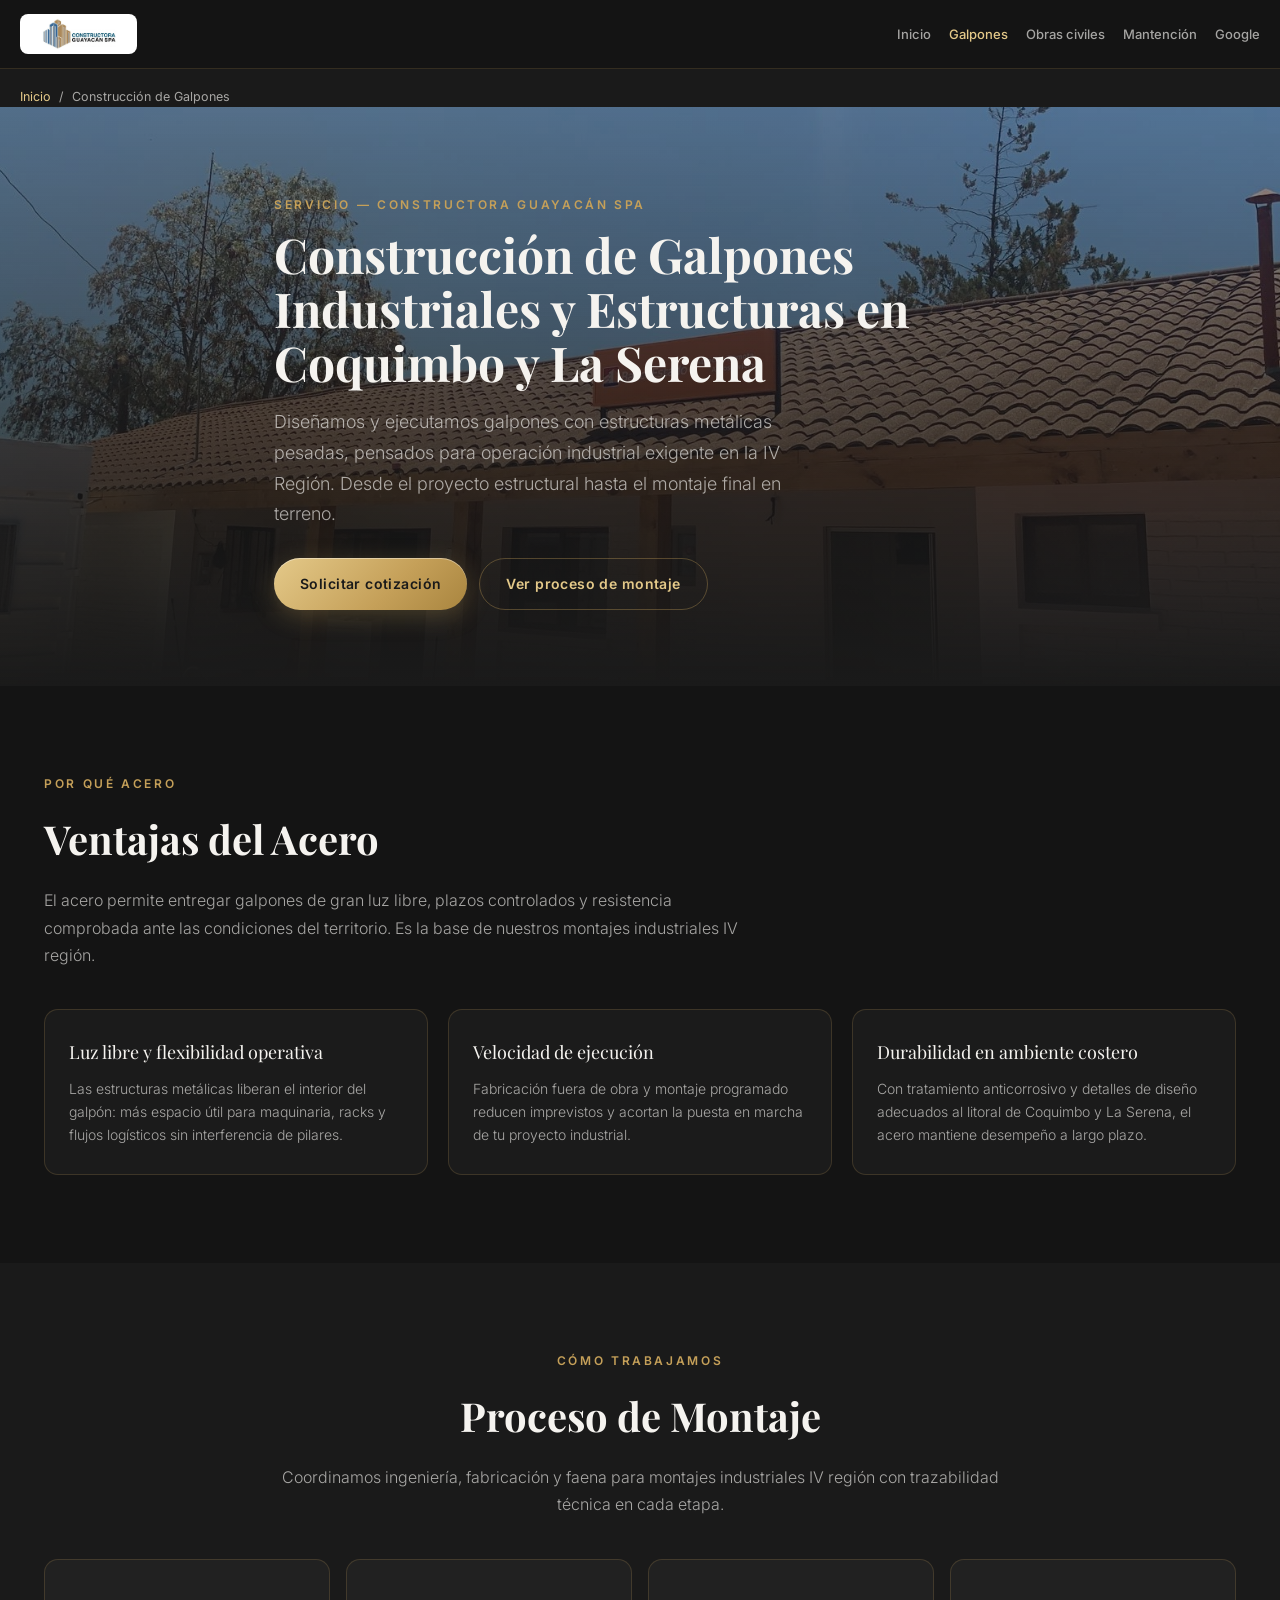
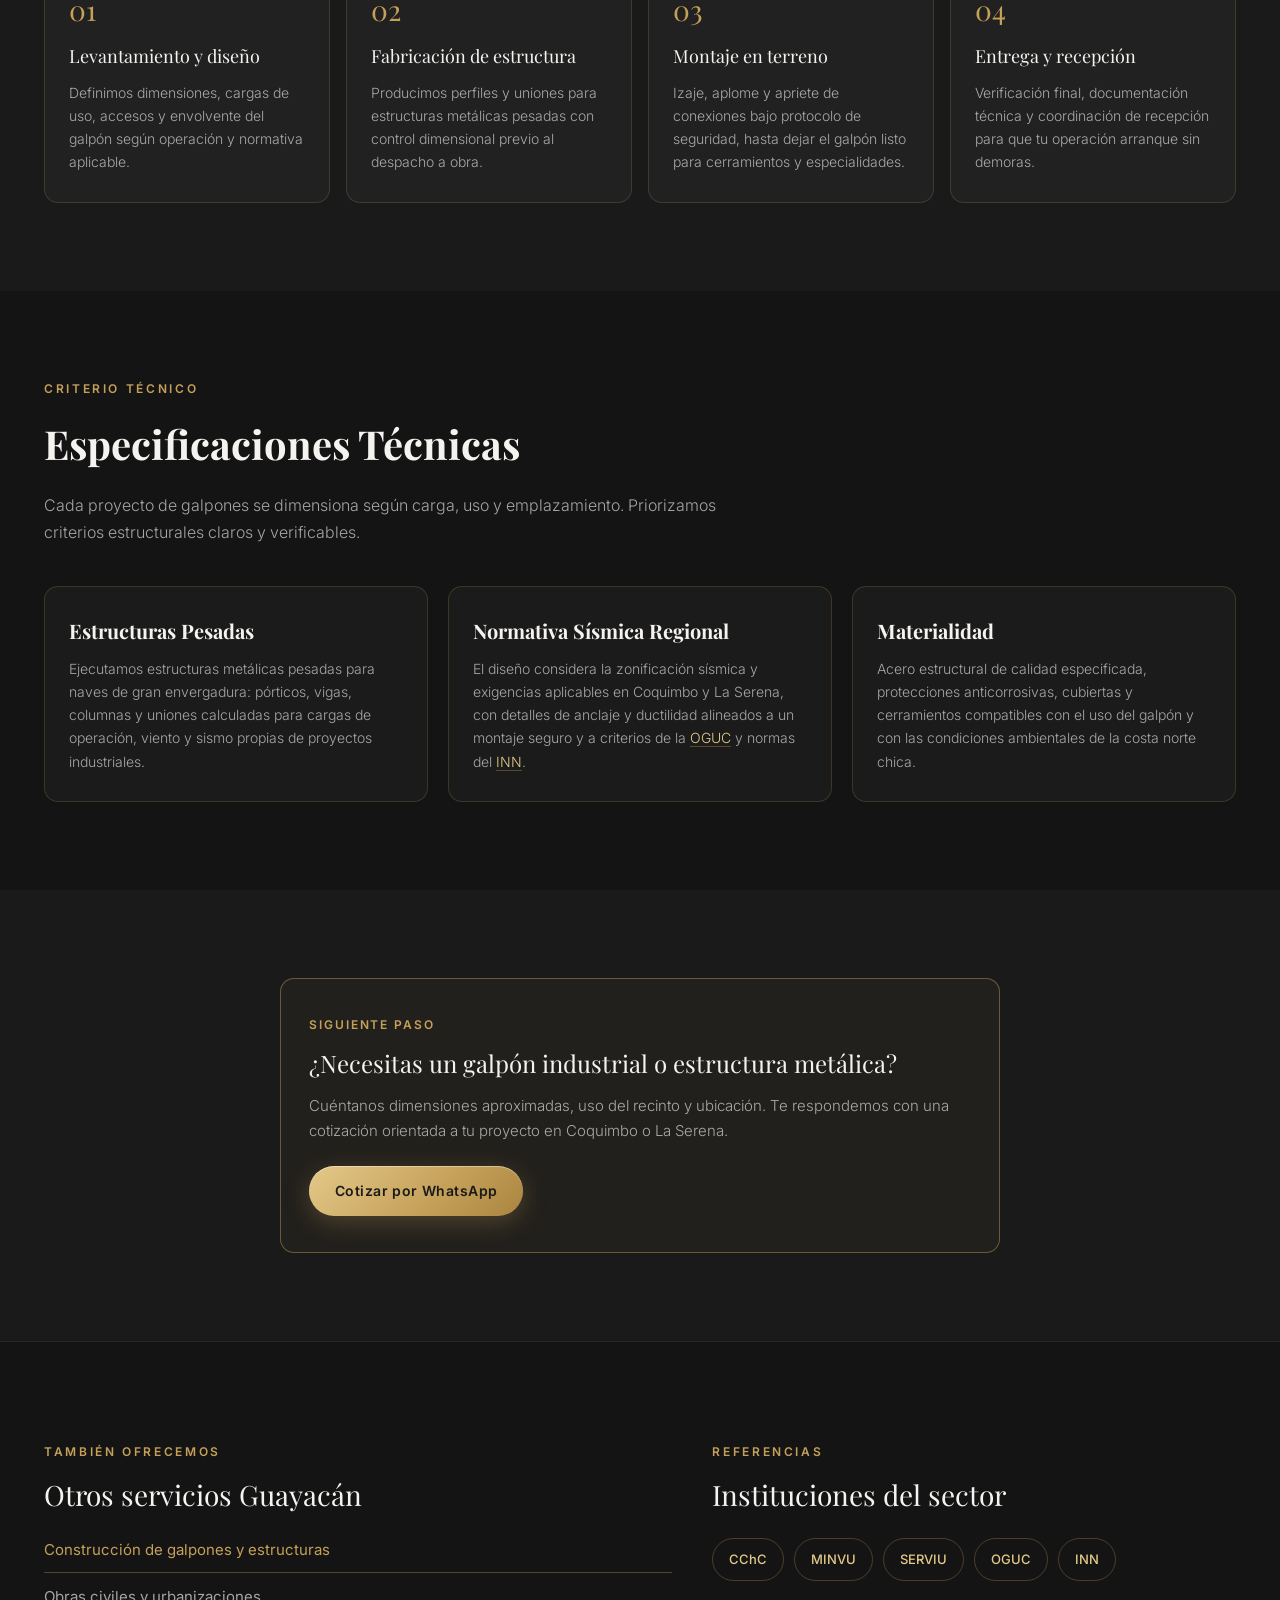
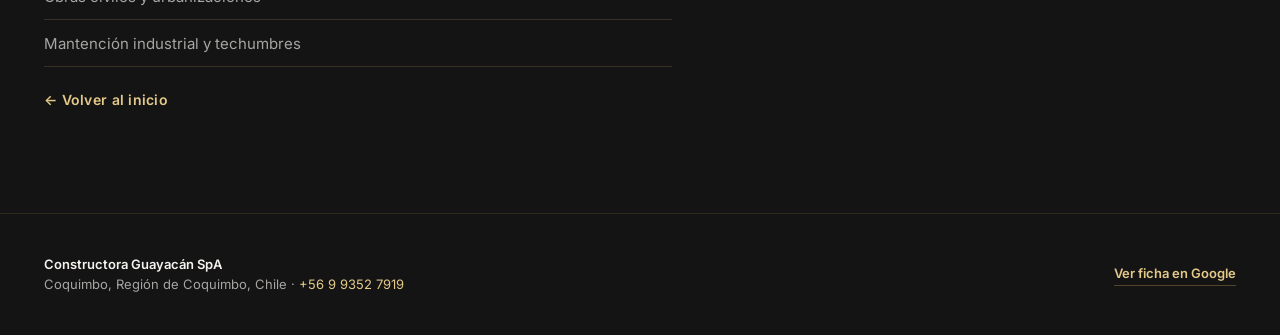
==== construccion-estructuras-galpones.html @ 22b7f814 "Update galpones section: change cotizador link to contacto-galpones and redesign layout for improved" ====
<!DOCTYPE html>
<html lang="es">
<head>
<meta charset="UTF-8">
<meta name="viewport" content="width=device-width, initial-scale=1.0">
<title>Construcción de Galpones Industriales en Coquimbo y La Serena | Guayacán SpA</title>
<meta name="description" content="Construcción de galpones industriales y estructuras metálicas pesadas en Coquimbo, La Serena y Ovalle. Montajes industriales IV Región desde 2015.">
<meta name="robots" content="index, follow, max-image-preview:large">
<link rel="canonical" href="https://guayacanspa.cl/construccion-estructuras-galpones">

<meta property="og:type" content="website">
<meta property="og:locale" content="es_CL">
<meta property="og:site_name" content="Constructora Guayacán SpA">
<meta property="og:url" content="https://guayacanspa.cl/construccion-estructuras-galpones">
<meta property="og:title" content="Construcción de Galpones Industriales | Guayacán SpA">
<meta property="og:description" content="Galpones y estructuras metálicas pesadas en Coquimbo, La Serena y Ovalle. Montaje industrial con criterio técnico.">
<meta property="og:image" content="https://guayacanspa.cl/assets/img/sede-banco-estado.webp">

<meta name="twitter:card" content="summary_large_image">
<meta name="twitter:title" content="Construcción de Galpones | Guayacán SpA">
<meta name="twitter:description" content="Galpones industriales y estructuras metálicas en la IV Región.">
<meta name="twitter:image" content="https://guayacanspa.cl/assets/img/sede-banco-estado.webp">

<link rel="icon" href="/assets/img/logo-s.webp" type="image/webp">
<link rel="preload" as="image" href="/assets/img/sede-banco-estado.webp" fetchpriority="high">
<link rel="preconnect" href="https://fonts.googleapis.com">
<link rel="preconnect" href="https://fonts.gstatic.com" crossorigin>
<link href="https://fonts.googleapis.com/css2?family=Playfair+Display:wght@500;600;700;800&family=Inter:wght@300;400;500;600;700;800&display=swap" rel="stylesheet">
<link rel="stylesheet" href="/assets/css/style.css">
<link rel="stylesheet" href="/assets/css/services.css">

<script type="application/ld+json">
{
  "@context": "https://schema.org",
  "@graph": [
    {
      "@type": "ConstructionBusiness",
      "@id": "https://guayacanspa.cl/#organization",
      "name": "Constructora Guayacán SpA",
      "url": "https://guayacanspa.cl/",
      "telephone": "+56993527919",
      "sameAs": ["https://share.google/B6KOmteDgDgu12fZR"],
      "hasMap": "https://share.google/B6KOmteDgDgu12fZR",
      "address": {
        "@type": "PostalAddress",
        "addressLocality": "Coquimbo",
        "addressRegion": "Coquimbo",
        "addressCountry": "CL"
      },
      "areaServed": [
        {"@type": "City", "name": "La Serena"},
        {"@type": "City", "name": "Coquimbo"},
        {"@type": "City", "name": "Ovalle"}
      ]
    },
    {
      "@type": "Service",
      "@id": "https://guayacanspa.cl/construccion-estructuras-galpones/#service",
      "name": "Construcción de Galpones",
      "serviceType": "Construcción de galpones industriales y estructuras metálicas",
      "description": "Diseño, fabricación y montaje de galpones industriales con estructuras metálicas pesadas en Coquimbo, La Serena y Ovalle.",
      "url": "https://guayacanspa.cl/construccion-estructuras-galpones",
      "provider": {"@id": "https://guayacanspa.cl/#organization"},
      "areaServed": [
        {"@type": "City", "name": "La Serena"},
        {"@type": "City", "name": "Coquimbo"},
        {"@type": "City", "name": "Ovalle"}
      ],
      "hasOfferCatalog": {
        "@type": "OfferCatalog",
        "name": "Servicios de galpones industriales",
        "itemListElement": [
          {"@type": "Offer", "itemOffered": {"@type": "Service", "name": "Montaje Industrial"}},
          {"@type": "Offer", "itemOffered": {"@type": "Service", "name": "Estructuras Metálicas Pesadas"}},
          {"@type": "Offer", "itemOffered": {"@type": "Service", "name": "Cierres Perimetrales"}}
        ]
      }
    },
    {
      "@type": "BreadcrumbList",
      "@id": "https://guayacanspa.cl/construccion-estructuras-galpones/#breadcrumb",
      "itemListElement": [
        {"@type": "ListItem", "position": 1, "name": "Inicio", "item": "https://guayacanspa.cl/"},
        {"@type": "ListItem", "position": 2, "name": "Construcción de Galpones", "item": "https://guayacanspa.cl/construccion-estructuras-galpones"}
      ]
    }
  ]
}
</script>
</head>
<body>

<header class="page-nav">
  <div class="container page-nav__inner">
    <a href="/" aria-label="Constructora Guayacán SpA — Inicio">
      <img class="page-nav__logo" src="/assets/img/logo-guayacan.webp" alt="Constructora Guayacán SpA" width="160" height="40">
    </a>
    <nav class="page-nav__links" aria-label="Secciones del servicio">
      <a href="/">Inicio</a>
      <a href="/construccion-estructuras-galpones" class="is-current" aria-current="page">Galpones</a>
      <a href="/obras-civiles-urbanizaciones">Obras civiles</a>
      <a href="/mantencion-industrial-techumbres">Mantención</a>
      <a href="https://share.google/B6KOmteDgDgu12fZR" target="_blank" rel="noopener noreferrer">Google</a>
    </nav>
  </div>
</header>

<nav class="breadcrumb container" aria-label="Miga de pan">
  <ol>
    <li><a href="/">Inicio</a></li>
    <li aria-hidden="true">/</li>
    <li><span aria-current="page">Construcción de Galpones</span></li>
  </ol>
</nav>

<main class="galpones" id="main-content">

  <!-- ================= HERO ================= -->
  <section class="galpones-hero" id="hero" aria-labelledby="galpones-hero-title">
    <div class="galpones-hero__media" aria-hidden="true"></div>
    <div class="galpones-hero__overlay" aria-hidden="true"></div>

    <div class="galpones-hero__content container">
      <p class="galpones-hero__eyebrow">Servicio — Constructora Guayacán SpA</p>
      <h1 class="galpones-hero__title" id="galpones-hero-title">
        Construcción de Galpones Industriales y Estructuras en Coquimbo y La Serena
      </h1>
      <p class="galpones-hero__lead">
        Diseñamos y ejecutamos galpones con estructuras metálicas pesadas,
        pensados para operación industrial exigente en la IV Región.
        Desde el proyecto estructural hasta el montaje final en terreno.
      </p>
      <div class="galpones-hero__actions">
        <a class="btn btn--gold" href="#contacto-galpones">Solicitar cotización</a>
        <a class="btn btn--outline-gold" href="#proceso">Ver proceso de montaje</a>
      </div>
    </div>
  </section>

  <!-- ================= VENTAJAS DEL ACERO ================= -->
  <section class="galpones-ventajas" id="ventajas" aria-labelledby="ventajas-title">
    <div class="container">
      <header class="galpones-section-header">
        <p class="galpones-section-header__eyebrow">Por qué acero</p>
        <h2 class="galpones-section-header__title" id="ventajas-title">Ventajas del Acero</h2>
        <p class="galpones-section-header__text">
          El acero permite entregar galpones de gran luz libre, plazos controlados
          y resistencia comprobada ante las condiciones del territorio.
          Es la base de nuestros montajes industriales IV región.
        </p>
      </header>

      <div class="galpones-ventajas__grid">
        <article class="galpones-card">
          <p class="galpones-card__label">Luz libre y flexibilidad operativa</p>
          <p class="galpones-card__text">
            Las estructuras metálicas liberan el interior del galpón: más espacio
            útil para maquinaria, racks y flujos logísticos sin interferencia de pilares.
          </p>
        </article>

        <article class="galpones-card">
          <p class="galpones-card__label">Velocidad de ejecución</p>
          <p class="galpones-card__text">
            Fabricación fuera de obra y montaje programado reducen imprevistos
            y acortan la puesta en marcha de tu proyecto industrial.
          </p>
        </article>

        <article class="galpones-card">
          <p class="galpones-card__label">Durabilidad en ambiente costero</p>
          <p class="galpones-card__text">
            Con tratamiento anticorrosivo y detalles de diseño adecuados al litoral
            de Coquimbo y La Serena, el acero mantiene desempeño a largo plazo.
          </p>
        </article>
      </div>
    </div>
  </section>

  <!-- ================= PROCESO DE MONTAJE ================= -->
  <section class="galpones-proceso" id="proceso" aria-labelledby="proceso-title">
    <div class="container">
      <header class="galpones-section-header galpones-section-header--center">
        <p class="galpones-section-header__eyebrow">Cómo trabajamos</p>
        <h2 class="galpones-section-header__title" id="proceso-title">Proceso de Montaje</h2>
        <p class="galpones-section-header__text">
          Coordinamos ingeniería, fabricación y faena para montajes industriales IV región
          con trazabilidad técnica en cada etapa.
        </p>
      </header>

      <ol class="galpones-proceso__steps">
        <li class="galpones-step">
          <article class="galpones-step__card">
            <span class="galpones-step__num" aria-hidden="true">01</span>
            <p class="galpones-step__title">Levantamiento y diseño</p>
            <p class="galpones-step__text">
              Definimos dimensiones, cargas de uso, accesos y envolvente del galpón
              según operación y normativa aplicable.
            </p>
          </article>
        </li>
        <li class="galpones-step">
          <article class="galpones-step__card">
            <span class="galpones-step__num" aria-hidden="true">02</span>
            <p class="galpones-step__title">Fabricación de estructura</p>
            <p class="galpones-step__text">
              Producimos perfiles y uniones para estructuras metálicas pesadas
              con control dimensional previo al despacho a obra.
            </p>
          </article>
        </li>
        <li class="galpones-step">
          <article class="galpones-step__card">
            <span class="galpones-step__num" aria-hidden="true">03</span>
            <p class="galpones-step__title">Montaje en terreno</p>
            <p class="galpones-step__text">
              Izaje, aplome y apriete de conexiones bajo protocolo de seguridad,
              hasta dejar el galpón listo para cerramientos y especialidades.
            </p>
          </article>
        </li>
        <li class="galpones-step">
          <article class="galpones-step__card">
            <span class="galpones-step__num" aria-hidden="true">04</span>
            <p class="galpones-step__title">Entrega y recepción</p>
            <p class="galpones-step__text">
              Verificación final, documentación técnica y coordinación de recepción
              para que tu operación arranque sin demoras.
            </p>
          </article>
        </li>
      </ol>
    </div>
  </section>

  <!-- ================= ESPECIFICACIONES TÉCNICAS ================= -->
  <section class="galpones-specs" id="especificaciones" aria-labelledby="specs-title">
    <div class="container">
      <header class="galpones-section-header">
        <p class="galpones-section-header__eyebrow">Criterio técnico</p>
        <h2 class="galpones-section-header__title" id="specs-title">Especificaciones Técnicas</h2>
        <p class="galpones-section-header__text">
          Cada proyecto de galpones se dimensiona según carga, uso y emplazamiento.
          Priorizamos criterios estructurales claros y verificables.
        </p>
      </header>

      <div class="galpones-specs__grid">
        <article class="galpones-spec" id="estructuras-pesadas">
          <h3 class="galpones-spec__title">Estructuras Pesadas</h3>
          <p class="galpones-spec__text">
            Ejecutamos estructuras metálicas pesadas para naves de gran envergadura:
            pórticos, vigas, columnas y uniones calculadas para cargas de operación,
            viento y sismo propias de proyectos industriales.
          </p>
        </article>

        <article class="galpones-spec" id="normativa-sismica">
          <h3 class="galpones-spec__title">Normativa Sísmica Regional</h3>
          <p class="galpones-spec__text">
            El diseño considera la zonificación sísmica y exigencias aplicables
            en Coquimbo y La Serena, con detalles de anclaje y ductilidad
            alineados a un montaje seguro y a criterios de la
            <a href="https://www.minvu.gob.cl/oguc/" target="_blank" rel="noopener noreferrer">OGUC</a>
            y normas del <a href="https://www.inn.cl/" target="_blank" rel="noopener noreferrer">INN</a>.
          </p>
        </article>

        <article class="galpones-spec" id="materialidad">
          <h3 class="galpones-spec__title">Materialidad</h3>
          <p class="galpones-spec__text">
            Acero estructural de calidad especificada, protecciones anticorrosivas,
            cubiertas y cerramientos compatibles con el uso del galpón
            y con las condiciones ambientales de la costa norte chica.
          </p>
        </article>
      </div>
    </div>
  </section>

  <!-- ================= CTA ================= -->
  <section class="galpones-cta" id="contacto-galpones" aria-labelledby="galpones-cta-title">
    <div class="container">
      <div class="galpones-cta__panel">
        <p class="galpones-cta__eyebrow">Siguiente paso</p>
        <p class="galpones-cta__title" id="galpones-cta-title">
          ¿Necesitas un galpón industrial o estructura metálica?
        </p>
        <p class="galpones-cta__text">
          Cuéntanos dimensiones aproximadas, uso del recinto y ubicación.
          Te respondemos con una cotización orientada a tu proyecto en Coquimbo o La Serena.
        </p>
        <a
          class="btn btn--gold"
          href="https://wa.me/56993527919?text=Hola%2C%20quiero%20cotizar%20un%20galp%C3%B3n%20industrial%20con%20Guayac%C3%A1n."
          target="_blank"
          rel="noopener"
        >
          Cotizar por WhatsApp
        </a>
      </div>
    </div>
  </section>

  <!-- ================= LINKING INTERNO + INSTITUCIONAL ================= -->
  <section class="link-block" aria-labelledby="galpones-linkblock-title">
    <div class="container link-block__grid">
      <div>
        <p class="link-block__eyebrow">También ofrecemos</p>
        <p class="link-block__title" id="galpones-linkblock-title">Otros servicios Guayacán</p>
        <nav class="link-block__nav" aria-label="Servicios relacionados">
          <a href="/construccion-estructuras-galpones" class="is-current" aria-current="page">Construcción de galpones y estructuras</a>
          <a href="/obras-civiles-urbanizaciones">Obras civiles y urbanizaciones</a>
          <a href="/mantencion-industrial-techumbres">Mantención industrial y techumbres</a>
        </nav>
        <a class="link-block__home" href="/">← Volver al inicio</a>
      </div>
      <div>
        <p class="link-block__eyebrow">Referencias</p>
        <p class="link-block__title">Instituciones del sector</p>
        <div class="link-block__ext">
          <a href="https://cchc.cl/" target="_blank" rel="noopener noreferrer">CChC</a>
          <a href="https://www.minvu.gob.cl/" target="_blank" rel="noopener noreferrer">MINVU</a>
          <a href="https://www.minvu.gob.cl/sobre-minvu/serviu/" target="_blank" rel="noopener noreferrer">SERVIU</a>
          <a href="https://www.minvu.gob.cl/oguc/" target="_blank" rel="noopener noreferrer">OGUC</a>
          <a href="https://www.inn.cl/" target="_blank" rel="noopener noreferrer">INN</a>
        </div>
      </div>
    </div>
  </section>

</main>

<footer class="page-foot">
  <div class="container page-foot__inner">
    <p class="page-foot__nap">
      <strong>Constructora Guayacán SpA</strong><br>
      Coquimbo, Región de Coquimbo, Chile · <a href="tel:+56993527919">+56 9 9352 7919</a>
    </p>
    <a class="page-foot__gbp" href="https://share.google/B6KOmteDgDgu12fZR" target="_blank" rel="noopener noreferrer">Ver ficha en Google</a>
  </div>
</footer>

</body>
</html>
---- assets/css/style.css ----
/* =========================================================
   CONSTRUCTORA GUAYACÁN — LUXE DESIGN SYSTEM
   Paleta: Charcoal #1A1A1A / Gold #C5A059 / Corporate Blue #3A6D8C
   ========================================================= */

:root{
  --charcoal: #1A1A1A;
  --charcoal-2: #141414;
  --charcoal-soft: #232323;
  --gold: #C5A059;
  --gold-light: #E4C989;
  --gold-dim: rgba(197,160,89,0.35);
  --blue: #3A6D8C;
  --blue-light: #5D93B4;
  --white: #F5F3EF;
  --white-dim: rgba(245,243,239,0.65);

  --font-display: "Playfair Display", serif;
  --font-body: "Inter", sans-serif;

  --container: 1240px;
  --radius: 14px;
  --ease: cubic-bezier(.16,.84,.44,1);
}

*,*::before,*::after{ box-sizing: border-box; }
html{ scroll-behavior: smooth; overflow-x: hidden; }

body{
  margin:0;
  background: var(--charcoal);
  color: var(--white);
  font-family: var(--font-body);
  font-weight: 400;
  line-height: 1.6;
  -webkit-font-smoothing: antialiased;
  overflow-x: hidden;
}

img{ max-width:100%; display:block; }
a{ color: inherit; text-decoration: none; }
ul{ list-style:none; margin:0; padding:0; }
svg{ fill:none; stroke:currentColor; stroke-width:1.6; stroke-linecap:round; stroke-linejoin:round; }

.container{
  max-width: var(--container);
  margin: 0 auto;
  padding: 0 24px;
}

/* ---------- Reveal on scroll ---------- */
[data-reveal]{
  opacity: 0;
  transform: translateY(28px);
  transition: opacity .9s var(--ease), transform .9s var(--ease);
}
[data-reveal].is-visible{
  opacity: 1;
  transform: translateY(0);
}

/* ---------- Typography ---------- */
.eyebrow{
  font-family: var(--font-body);
  font-size: 12.5px;
  letter-spacing: .28em;
  text-transform: uppercase;
  color: var(--gold);
  font-weight: 600;
  margin: 0 0 14px;
}
.eyebrow--center{ text-align:center; }

.section-title{
  font-family: var(--font-display);
  font-weight: 700;
  font-size: clamp(28px, 4vw, 44px);
  line-height: 1.2;
  margin: 0 0 24px;
  color: var(--white);
}
.section-title--center{ text-align:center; max-width: 760px; margin-left:auto; margin-right:auto; }

/* ---------- Loader ---------- */
.loader{
  position: fixed; inset:0; z-index:9999;
  background: var(--charcoal);
  display:flex; align-items:center; justify-content:center;
  transition: opacity .6s ease, visibility .6s ease;
}
.loader.is-hidden{ opacity:0; visibility:hidden; }
.loader__mark{
  width: 72px; height:72px;
  object-fit: contain;
  border: 1px solid var(--gold-dim);
  border-radius:50%;
  padding: 14px;
  background: #fff;
  animation: pulseRing 1.6s ease-in-out infinite;
}
@keyframes pulseRing{
  0%,100%{ box-shadow: 0 0 0 0 rgba(197,160,89,.35); }
  50%{ box-shadow: 0 0 0 14px rgba(197,160,89,0); }
}

/* ---------- Buttons ---------- */
.btn{
  display:inline-flex; align-items:center; justify-content:center; gap:10px;
  font-family: var(--font-body);
  font-weight: 600;
  font-size: 14px;
  letter-spacing: .03em;
  padding: 14px 26px;
  border-radius: 999px;
  cursor: pointer;
  transition: transform .35s var(--ease), box-shadow .35s var(--ease), background .35s var(--ease);
  white-space: nowrap;
  max-width: 100%;
}

.btn--gold{
  background: linear-gradient(135deg, var(--gold-light), var(--gold) 60%, #a9853f);
  color: #1A1A1A;
  box-shadow: 0 6px 24px rgba(197,160,89,.28), inset 0 1px 0 rgba(255,255,255,.4);
}
.btn--gold:hover{
  transform: translateY(-2px);
  box-shadow: 0 10px 32px rgba(197,160,89,.45), inset 0 1px 0 rgba(255,255,255,.5);
}

.btn--outline-gold{
  background: transparent;
  border: 1px solid var(--gold-dim);
  color: var(--gold-light);
}
.btn--outline-gold:hover{
  border-color: var(--gold);
  background: rgba(197,160,89,.08);
  transform: translateY(-2px);
}

.btn--nav{ padding: 11px 22px; font-size: 13px; }

.btn--oversized{
  padding: 22px 44px;
  font-size: 16px;
  flex-direction: column;
  gap: 2px;
  line-height: 1.15;
  position: relative;
  overflow: hidden;
}
.btn--oversized::after{
  content:"";
  position:absolute; top:0; left:-60%;
  width: 40%; height: 100%;
  background: linear-gradient(120deg, transparent, rgba(255,255,255,.55), transparent);
  transform: skewX(-20deg);
  animation: shine 3.2s ease-in-out infinite;
}
@keyframes shine{
  0%{ left:-60%; }
  40%,100%{ left: 140%; }
}
.btn--oversized__sub{
  font-size: 11.5px;
  font-weight: 500;
  letter-spacing: .1em;
  text-transform: uppercase;
  opacity: .75;
}

.icon-wa{ width: 20px; height:20px; }
.icon-wa path{ fill: currentColor; stroke:none; }
.icon-wa--lg{ width:44px; height:44px; color: var(--gold); }
.icon-wa--xl{ width:56px; height:56px; color: var(--gold); }

/* ============================================================
   NAVBAR
   ============================================================ */
.nav{
  position: fixed; top:0; left:0; right:0; z-index: 1000;
  padding: 18px 0;
  transition: padding .4s var(--ease), background .4s var(--ease), box-shadow .4s var(--ease);
}
.nav.is-scrolled{
  padding: 10px 0;
  background: rgba(20,20,20,.72);
  backdrop-filter: blur(18px) saturate(140%);
  -webkit-backdrop-filter: blur(18px) saturate(140%);
  box-shadow: 0 1px 0 rgba(197,160,89,.15), 0 20px 40px rgba(0,0,0,.35);
}
.nav__inner{
  display:flex; align-items:center; justify-content:space-between; gap: 16px;
}
.nav__logo{
  display:flex; align-items:center; line-height:1;
  flex: 0 1 auto;
  min-width: 0;
}
.nav__logo-img{
  height: 46px; width: auto; max-width: min(200px, 42vw);
  object-fit: contain;
  background: #fff;
  padding: 5px 10px;
  border-radius: 8px;
}
.nav__links{
  display:flex; align-items:center; gap: clamp(16px, 2vw, 28px);
  font-size: 13.5px; font-weight:500; letter-spacing:.02em;
  flex: 1 1 auto;
  justify-content: center;
}
.nav__links a{
  position: relative; padding: 4px 0; color: var(--white);
  transition: color .3s ease;
}
.nav__links a::after{
  content:""; position:absolute; left:0; bottom:-2px; width:0; height:1px;
  background: var(--gold); transition: width .35s var(--ease);
}
.nav__links a:hover{ color: var(--gold-light); }
.nav__links a:hover::after{ width:100%; }

.nav__burger{
  display:none; flex-direction:column; gap:5px; background:none; border:none; cursor:pointer; padding: 6px;
  flex-shrink: 0;
  z-index: 1002;
}
.nav__burger span{ width:24px; height:2px; background: var(--gold); transition: all .3s ease; }
.nav__burger.is-open span:nth-child(1){ transform: translateY(7px) rotate(45deg); }
.nav__burger.is-open span:nth-child(2){ opacity: 0; }
.nav__burger.is-open span:nth-child(3){ transform: translateY(-7px) rotate(-45deg); }

body.is-menu-open{ overflow: hidden; }

/* ============================================================
   HERO
   ============================================================ */
.hero{
  position: relative;
  min-height: 100svh;
  display:flex; align-items:center;
  overflow: hidden;
  padding: 110px 0 80px;
}
.hero__bg{
  position: absolute; inset: 0;
  background-image:
    linear-gradient(180deg, rgba(20,20,20,.35), rgba(20,20,20,.75) 60%, var(--charcoal) 100%),
    url("../img/sede-banco-estado.webp");
  background-size: cover;
  background-position: center;
  will-change: transform;
}
.hero__overlay{
  position:absolute; inset:0;
  background: radial-gradient(ellipse at 20% 20%, rgba(197,160,89,.10), transparent 55%);
}
.hero__pattern{
  position:absolute; inset:0;
  background-image: linear-gradient(rgba(197,160,89,.05) 1px, transparent 1px), linear-gradient(90deg, rgba(197,160,89,.05) 1px, transparent 1px);
  background-size: 64px 64px;
  mask-image: linear-gradient(180deg, black, transparent 75%);
  opacity: .5;
}
.hero__content{ position: relative; z-index: 2; max-width: 780px; width: 100%; }

.hero__title{
  font-family: var(--font-display);
  font-weight: 700;
  font-size: clamp(30px, 7vw, 74px);
  line-height: 1.08;
  margin: 0 0 22px;
  color: var(--white);
  overflow-wrap: anywhere;
}
.hero__title span{
  background: linear-gradient(135deg, var(--gold-light), var(--gold) 45%, #8c6f3a);
  -webkit-background-clip: text;
  background-clip: text;
  color: transparent;
  filter: drop-shadow(0 0 22px rgba(197,160,89,.25));
}

.hero__subtitle{
  font-size: clamp(15px, 1.6vw, 18px);
  color: var(--white-dim);
  max-width: 560px;
  margin: 0 0 40px;
  font-weight: 300;
}

.hero__stats{
  display:flex; gap: 18px; flex-wrap: wrap;
  margin-bottom: 44px;
}
.stat-card{
  position: relative;
  display:flex; align-items:center; flex-wrap: wrap; gap: 8px 10px;
  padding: 18px 24px;
  border-radius: var(--radius);
  background: rgba(255,255,255,.04);
  border: 1px solid rgba(197,160,89,.25);
  backdrop-filter: blur(14px);
  -webkit-backdrop-filter: blur(14px);
  min-width: 0;
  flex: 1 1 200px;
}
.stat-card__icon{ width:26px; height:26px; color: var(--gold); }
.stat-card__num{
  font-family: var(--font-display);
  font-size: 30px; font-weight:700; color: var(--white);
}
.stat-card__plus{ font-size: 20px; color: var(--gold); font-weight:700; margin-left:-6px; }
.stat-card__label{
  width:100%;
  font-size: 11.5px; letter-spacing: .1em; text-transform: uppercase;
  color: var(--white-dim);
}

.hero__scroll{
  position:absolute; bottom: 34px; left:50%; transform: translateX(-50%);
  width: 26px; height: 42px; border: 1px solid var(--gold-dim); border-radius: 20px;
  z-index: 2;
}
.hero__scroll span{
  position:absolute; top:8px; left:50%; transform:translateX(-50%);
  width:4px; height:4px; border-radius:50%; background: var(--gold);
  animation: scrollDot 2s ease-in-out infinite;
}
@keyframes scrollDot{
  0%{ opacity:1; top:8px; }
  70%{ opacity:0; top:24px; }
  100%{ opacity:0; top:8px; }
}

/* ============================================================
   ABOUT / SOBRE NOSOTROS
   ============================================================ */
.about{
  position: relative;
  padding: 140px 0;
  background: var(--charcoal-2);
  overflow: hidden;
}
.about__pattern{
  position: absolute; inset:0;
  background-image: radial-gradient(circle at 1px 1px, rgba(197,160,89,.16) 1px, transparent 1px);
  background-size: 28px 28px;
  opacity: .5;
  mask-image: radial-gradient(ellipse at 50% 40%, black, transparent 75%);
}
.about__inner{
  position: relative; z-index:1;
  max-width: 960px;
  margin: 0 auto;
}
.about__intro{
  color: var(--white-dim);
  font-weight: 300;
  font-size: 17px;
  max-width: 720px;
  margin: 0 0 28px;
  line-height: 1.75;
}
.about__intro a{
  color: var(--gold-light);
  text-decoration: underline;
  text-underline-offset: 3px;
  text-decoration-color: var(--gold-dim);
  transition: color .3s ease, text-decoration-color .3s ease;
}
.about__intro a:hover{
  color: var(--gold);
  text-decoration-color: var(--gold);
}
.region-badge{
  display:inline-flex; align-items:center; gap: 10px;
  padding: 12px 20px;
  border-radius: 999px;
  background: rgba(58,109,140,.15);
  border: 1px solid rgba(58,109,140,.4);
  color: var(--blue-light);
  font-size: 13.5px; font-weight: 500;
  margin-bottom: 56px;
  max-width: 100%;
  flex-wrap: wrap;
}
.region-badge svg{ width:18px; height:18px; flex-shrink:0; }

.about__pillars{
  display:grid; grid-template-columns: repeat(3, 1fr); gap: 22px;
  margin-bottom: 48px;
}
.pillar-card{
  padding: 30px 24px;
  border-radius: var(--radius);
  background: rgba(255,255,255,.03);
  border: 1px solid rgba(197,160,89,.2);
  backdrop-filter: blur(12px);
  transition: border-color .4s var(--ease), transform .4s var(--ease);
}
.pillar-card:hover{
  border-color: var(--gold-dim);
  transform: translateY(-4px);
}
.pillar-card__icon{
  width: 46px; height:46px; border-radius:50%;
  display:flex; align-items:center; justify-content:center;
  background: rgba(197,160,89,.1);
  border: 1px solid rgba(197,160,89,.35);
  color: var(--gold);
  margin-bottom: 18px;
}
.pillar-card__icon svg{ width:22px; height:22px; }
.pillar-card h3{
  font-family: var(--font-display);
  font-size: 18px; margin: 0 0 10px; color: var(--white);
}
.pillar-card p{
  font-size: 13.5px; color: var(--white-dim); font-weight:300; margin:0; line-height:1.65;
}

.about__whatsapp-panel{
  display:flex; align-items:center; gap: 20px; flex-wrap: wrap;
  padding: 26px 28px;
  border-radius: var(--radius);
  background: linear-gradient(135deg, rgba(58,109,140,.14), rgba(197,160,89,.08));
  border: 1px solid rgba(197,160,89,.3);
  backdrop-filter: blur(12px);
}
.about__whatsapp-text{ display:flex; flex-direction:column; margin-right:auto; }
.about__whatsapp-text strong{ font-size: 16px; color: var(--white); }
.about__whatsapp-text span{ font-size: 13.5px; color: var(--white-dim); }

/* ============================================================
   TEAM
   ============================================================ */
.team{ padding: 140px 0; background: var(--charcoal); }
.team__intro{
  text-align:center;
  color: var(--white-dim);
  font-weight: 300;
  font-size: 16px;
  max-width: 620px;
  margin: -8px auto 56px;
  line-height: 1.7;
}
.team__grid{
  display:grid;
  grid-template-columns: repeat(4, 1fr);
  gap: 22px;
}
.team-card{
  padding: 30px 24px;
  border-radius: var(--radius);
  background: rgba(255,255,255,.03);
  border: 1px solid rgba(197,160,89,.2);
  transition: border-color .4s var(--ease), transform .4s var(--ease);
}
.team-card:hover{
  border-color: var(--gold-dim);
  transform: translateY(-4px);
}
.team-card__role{
  display:inline-block;
  font-size: 10.5px;
  letter-spacing: .14em;
  text-transform: uppercase;
  color: var(--gold);
  margin-bottom: 14px;
}
.team-card h3{
  font-family: var(--font-display);
  font-size: 22px;
  margin: 0 0 6px;
  color: var(--white);
}
.team-card__title{
  font-size: 13px;
  font-weight: 500;
  color: var(--blue-light);
  margin: 0 0 14px;
}
.team-card p:last-child{
  font-size: 13.5px;
  color: var(--white-dim);
  font-weight: 300;
  margin: 0;
  line-height: 1.65;
}

/* ============================================================
   SERVICES
   ============================================================ */
.services{ padding: 140px 0; background: var(--charcoal-2); }
.services__grid{
  display:grid; grid-template-columns: repeat(4, 1fr); gap: 24px;
  margin-top: 60px;
}
.service-card{
  position: relative;
  padding: 36px 28px;
  border-radius: var(--radius);
  background: rgba(255,255,255,.03);
  border: 1px solid rgba(197,160,89,.22);
  backdrop-filter: blur(16px);
  -webkit-backdrop-filter: blur(16px);
  transition: transform .45s var(--ease), border-color .45s var(--ease), background .45s var(--ease);
  display:flex; flex-direction:column;
}
.service-card:hover{
  transform: translateY(-8px);
  border-color: var(--gold);
  background: rgba(197,160,89,.06);
}
.service-card__icon{
  width: 52px; height:52px; border-radius:50%;
  display:flex; align-items:center; justify-content:center;
  background: rgba(197,160,89,.1);
  border: 1px solid rgba(197,160,89,.4);
  color: var(--gold);
  margin-bottom: 22px;
}
.service-card__icon svg{ width:24px; height:24px; }
.service-card h3{
  font-family: var(--font-display);
  font-size: 21px; margin: 0 0 12px; color: var(--white);
}
.service-card p{
  font-size: 14px; color: var(--white-dim); font-weight:300;
  margin: 0 0 22px; flex-grow:1;
}
.service-card__cta{
  font-size: 12.5px; font-weight:600; letter-spacing:.04em;
  color: var(--gold-light);
  transition: gap .3s ease;
}
.service-card__cta:hover{ color: var(--gold); }

/* ============================================================
   PORTFOLIO
   ============================================================ */
.portfolio{ padding: 140px 0; background: var(--charcoal-2); }
.portfolio__grid{
  display:grid; grid-template-columns: repeat(3, 1fr); gap: 28px;
  margin-top: 60px;
}
.project-card{
  border-radius: var(--radius);
  overflow: hidden;
  border: 1px solid rgba(197,160,89,.18);
  background: var(--charcoal-soft);
}
.project-card__img{
  position: relative; overflow:hidden; aspect-ratio: 4/3;
}
.project-card__img::after{
  content:"";
  position:absolute; inset:0;
  background: linear-gradient(200deg, transparent 40%, rgba(197,160,89,.25));
  opacity: 0;
  transition: opacity .5s ease;
}
.project-card__img img{
  width:100%; height:100%; object-fit:cover;
  transition: transform .7s var(--ease);
}
.project-card:hover .project-card__img img{ transform: scale(1.09); }
.project-card:hover .project-card__img::after{ opacity: 1; }

.project-card__body{ padding: 26px 26px 30px; }
.project-card__tag{
  display:inline-block; font-size: 10.5px; letter-spacing:.14em; text-transform:uppercase;
  color: var(--blue-light);
  border: 1px solid rgba(93,147,180,.4);
  padding: 4px 10px; border-radius: 999px;
  margin-bottom: 14px;
}
.project-card h3{
  font-family: var(--font-display);
  font-size: 20px; margin: 0 0 10px; color: var(--white);
}
.project-card p{
  font-size: 13.5px; color: var(--white-dim); font-weight:300; margin:0;
}

.portfolio__cta{ text-align:center; margin-top: 56px; }

/* ============================================================
   GALLERY
   ============================================================ */
.gallery{ padding: 140px 0; background: var(--charcoal); }
.gallery__grid{
  display:grid;
  grid-template-columns: repeat(4, 1fr);
  grid-auto-rows: 200px;
  gap: 14px;
  margin-top: 56px;
}
.gallery__item{
  position: relative;
  padding: 0; border: 0; cursor: pointer;
  overflow: hidden;
  border-radius: 10px;
  background: var(--charcoal-soft);
  grid-column: span 1;
  grid-row: span 1;
}
.gallery__item:nth-child(1){ grid-column: span 2; grid-row: span 2; }
.gallery__item:nth-child(4){ grid-row: span 2; }
.gallery__item--wide{ grid-column: span 2; }
.gallery__item img{
  width:100%; height:100%; object-fit:cover;
  transition: transform .7s var(--ease), filter .4s ease;
  filter: brightness(.88);
}
.gallery__item::after{
  content:"";
  position:absolute; inset:0;
  background: linear-gradient(180deg, transparent 50%, rgba(20,20,20,.45));
  opacity: 0;
  transition: opacity .4s ease;
  pointer-events: none;
}
.gallery__item:hover img{ transform: scale(1.06); filter: brightness(1); }
.gallery__item:hover::after{ opacity: 1; }
.gallery__item:focus-visible{
  outline: 2px solid var(--gold);
  outline-offset: 3px;
}

.lightbox{
  position: fixed; inset:0; z-index: 2000;
  display:flex; align-items:center; justify-content:center;
  background: rgba(10,10,10,.92);
  padding: 48px 64px;
}
.lightbox[hidden]{ display:none; }
.lightbox__img{
  max-width: min(1100px, 92vw);
  max-height: 82vh;
  width: auto; height: auto;
  object-fit: contain;
  border-radius: 6px;
  box-shadow: 0 20px 60px rgba(0,0,0,.5);
}
.lightbox__close{
  position:absolute; top: 18px; right: 22px;
  background: none; border: none; color: var(--gold-light);
  font-size: 42px; line-height: 1; cursor: pointer;
  padding: 4px 12px;
}
.lightbox__nav{
  position:absolute; top:50%; transform: translateY(-50%);
  background: rgba(255,255,255,.06);
  border: 1px solid rgba(197,160,89,.35);
  color: var(--gold-light);
  width: 48px; height: 48px; border-radius: 50%;
  font-size: 28px; line-height: 1; cursor: pointer;
  display:flex; align-items:center; justify-content:center;
  transition: background .3s ease;
}
.lightbox__nav:hover{ background: rgba(197,160,89,.15); }
.lightbox__nav--prev{ left: 18px; }
.lightbox__nav--next{ right: 18px; }

/* ============================================================
   CLIENTS
   ============================================================ */
.clients{ padding: 120px 0; background: var(--charcoal-2); }
.clients__grid{
  display:grid; grid-template-columns: repeat(4, 1fr); gap: 18px;
  margin-top: 56px;
}
.client-logo{
  aspect-ratio: 3/2;
  display:flex; align-items:center; justify-content:center; text-align:center;
  background: #fff;
  border: 1px solid rgba(197,160,89,.18);
  border-radius: 10px;
  padding: 16px 18px;
  transition: border-color .4s ease, transform .4s ease, box-shadow .4s ease;
}
.client-logo--dark{
  background: #0a0a0a;
  border-color: rgba(197,160,89,.28);
}
.client-logo img{
  max-width: 88%;
  max-height: 72%;
  width: auto;
  height: auto;
  object-fit: contain;
  filter: grayscale(.15);
  transition: filter .4s ease;
}
.client-logo:hover{
  border-color: var(--gold-dim);
  transform: translateY(-4px);
  box-shadow: 0 12px 28px rgba(0,0,0,.25);
}
.client-logo:hover img{ filter: grayscale(0); }

/* ============================================================
   RESOURCES (instituciones) + LINK BLOCK (landings)
   ============================================================ */
.resources{
  padding: 120px 0;
  background: var(--charcoal);
  border-top: 1px solid rgba(197,160,89,.12);
}
.resources__intro{
  text-align: center;
  color: var(--white-dim);
  font-weight: 300;
  font-size: 16px;
  max-width: 640px;
  margin: -8px auto 48px;
  line-height: 1.7;
}
.resources__list{
  list-style: none;
  margin: 0;
  padding: 0;
  display: grid;
  grid-template-columns: repeat(2, 1fr);
  gap: 14px;
}
.resources__link{
  display: flex;
  flex-direction: column;
  gap: 6px;
  padding: 22px 24px;
  border-radius: var(--radius);
  background: rgba(255,255,255,.03);
  border: 1px solid rgba(197,160,89,.2);
  transition: border-color .35s var(--ease), transform .35s var(--ease), background .35s var(--ease);
}
.resources__link:hover{
  border-color: var(--gold);
  background: rgba(197,160,89,.06);
  transform: translateY(-3px);
}
.resources__name{
  font-family: var(--font-display);
  font-size: 18px;
  color: var(--gold-light);
}
.resources__desc{
  font-size: 13.5px;
  color: var(--white-dim);
  font-weight: 300;
  line-height: 1.5;
}

.link-block{
  padding: 100px 0;
  background: var(--charcoal-2);
  border-top: 1px solid rgba(197,160,89,.12);
}
.link-block__grid{
  display: grid;
  grid-template-columns: 1.2fr 1fr;
  gap: 40px;
}
.link-block__eyebrow{
  font-size: 12px;
  letter-spacing: .22em;
  text-transform: uppercase;
  color: var(--gold);
  font-weight: 600;
  margin: 0 0 12px;
}
.link-block__title{
  font-family: var(--font-display);
  font-size: clamp(22px, 3vw, 28px);
  margin: 0 0 20px;
  color: var(--white);
}
.link-block__nav{
  display: flex;
  flex-direction: column;
  gap: 12px;
}
.link-block__nav a{
  color: var(--white-dim);
  font-size: 15px;
  font-weight: 400;
  border-bottom: 1px solid rgba(197,160,89,.2);
  padding-bottom: 10px;
  transition: color .3s ease, border-color .3s ease;
}
.link-block__nav a:hover{
  color: var(--gold-light);
  border-color: var(--gold);
}
.link-block__nav a.is-current{
  color: var(--gold);
  pointer-events: none;
  border-color: var(--gold-dim);
}
.link-block__home{
  display: inline-flex;
  margin-top: 22px;
  color: var(--gold-light);
  font-size: 14px;
  font-weight: 600;
  letter-spacing: .02em;
}
.link-block__home:hover{ color: var(--gold); }

.link-block__ext{
  display: flex;
  flex-wrap: wrap;
  gap: 10px;
}
.link-block__ext a{
  padding: 10px 16px;
  border-radius: 999px;
  border: 1px solid rgba(197,160,89,.3);
  color: var(--gold-light);
  font-size: 13px;
  font-weight: 500;
  transition: background .3s ease, border-color .3s ease;
}
.link-block__ext a:hover{
  background: rgba(197,160,89,.1);
  border-color: var(--gold);
}

.galpones-spec__text a,
.obras-civiles-fact__text a,
.mantencion-fact__text a{
  color: var(--gold-light);
  text-decoration: underline;
  text-underline-offset: 3px;
  text-decoration-color: var(--gold-dim);
}
.galpones-spec__text a:hover,
.obras-civiles-fact__text a:hover,
.mantencion-fact__text a:hover{
  color: var(--gold);
  text-decoration-color: var(--gold);
}

/* ============================================================
   FOOTER
   ============================================================ */
.footer{
  position: relative;
  padding: 110px 0 0;
  background: var(--charcoal-2);
  border-top: 1px solid rgba(197,160,89,.15);
  overflow: hidden;
}
.footer__pattern{
  position:absolute; inset:0;
  background: radial-gradient(ellipse at 80% 0%, rgba(58,109,140,.12), transparent 55%);
}
.footer__inner{
  position: relative; z-index:1;
  display:grid; grid-template-columns: 1.1fr 1.2fr .75fr .9fr .85fr; gap: 40px;
  padding-bottom: 80px;
  border-bottom: 1px solid rgba(255,255,255,.08);
}
.footer__title{
  font-family: var(--font-display);
  font-weight: 700;
  font-size: clamp(22px, 2.4vw, 28px);
  line-height: 1.2;
  margin: 0 0 18px;
  color: var(--white);
}
.footer__brand p{ color: var(--white-dim); font-size: 13.5px; font-weight:300; margin-top:16px; max-width: 260px; }
.footer__brand .footer__nap{
  margin-top: 18px;
  font-size: 13px;
  line-height: 1.65;
}
.footer__nap-name{
  display: block;
  color: var(--white);
  font-weight: 600;
  margin-bottom: 4px;
}
.footer__nap a{
  color: var(--gold-light);
  transition: color .3s ease;
}
.footer__nap a:hover{ color: var(--gold); }
.footer__gbp{
  display: inline-block;
  margin-top: 14px;
  font-size: 13px;
  font-weight: 600;
  color: var(--gold-light);
  border-bottom: 1px solid var(--gold-dim);
  padding-bottom: 2px;
  transition: color .3s ease, border-color .3s ease;
}
.footer__gbp:hover{
  color: var(--gold);
  border-color: var(--gold);
}
.footer__logo-img{
  height: 88px; width: auto; max-width: 220px;
  object-fit: contain;
}

.footer__whatsapp{
  text-align:center;
  padding: 34px 24px;
  border-radius: var(--radius);
  background: rgba(197,160,89,.06);
  border: 1px solid rgba(197,160,89,.3);
}
.footer__whatsapp h3{ font-family: var(--font-display); font-size: 21px; margin: 14px 0 16px; color: var(--white); }
.footer__whatsapp-number{
  display:inline-block; font-size: 20px; font-weight:700; letter-spacing:.03em;
  color: var(--gold-light); border-bottom: 1px solid var(--gold-dim); padding-bottom: 4px;
  transition: color .3s ease;
}
.footer__whatsapp-number:hover{ color: var(--gold); }

.footer__heading{
  font-size: 12px; letter-spacing:.14em; text-transform:uppercase; color: var(--gold);
  margin: 0 0 20px;
  font-weight: 600;
}
.footer__links a{
  display:block; font-size: 13.5px; color: var(--white-dim); font-weight:300;
  margin-bottom: 12px; transition: color .3s ease;
}
.footer__links a:hover{ color: var(--gold-light); }
.footer__social-title{ margin-top: 26px; }
.footer__social{ display:flex; gap: 12px; }
.footer__social a{
  width: 38px; height:38px; border-radius:50%;
  display:flex; align-items:center; justify-content:center;
  border: 1px solid rgba(197,160,89,.3);
  color: var(--gold);
  transition: background .3s ease, transform .3s ease;
}
.footer__social a svg{ width:17px; height:17px; }
.footer__social a:hover{ background: rgba(197,160,89,.12); transform: translateY(-3px); }

.footer__bottom{
  text-align:center; padding: 26px 0; font-size: 12.5px; color: rgba(245,243,239,.4);
}

/* ============================================================
   CAREERS / CV
   ============================================================ */
.careers{
  padding: 100px 0;
  background:
    radial-gradient(ellipse at 12% 20%, rgba(58,109,140,.14), transparent 50%),
    linear-gradient(180deg, var(--charcoal) 0%, var(--charcoal-2) 100%);
  border-top: 1px solid rgba(197,160,89,.12);
}
.careers__inner{
  max-width: 720px;
}
.careers__text{
  color: var(--white-dim);
  font-size: 16.5px;
  font-weight: 300;
  line-height: 1.7;
  margin: 0 0 22px;
  max-width: 58ch;
}
.careers__email{
  display: inline-block;
  font-family: var(--font-display);
  font-size: clamp(22px, 3.2vw, 30px);
  font-weight: 600;
  color: var(--gold-light);
  border-bottom: 1px solid var(--gold-dim);
  padding-bottom: 4px;
  margin-bottom: 14px;
  transition: color .3s ease, border-color .3s ease;
  word-break: break-all;
}
.careers__email:hover{
  color: var(--gold);
  border-color: var(--gold);
}
.careers__hint{
  margin: 0 0 28px;
  font-size: 13.5px;
  color: rgba(245,243,239,.45);
  font-weight: 300;
}
.careers__actions{
  display: flex;
  flex-wrap: wrap;
  gap: 14px;
  align-items: center;
}

/* ============================================================
   WHATSAPP FLOAT
   ============================================================ */
.whatsapp-float{
  position: fixed; right: 22px; bottom: 22px; z-index: 900;
  width: 58px; height:58px; border-radius:50%;
  display:flex; align-items:center; justify-content:center;
  background: linear-gradient(135deg, var(--gold-light), var(--gold));
  color: #1A1A1A;
  box-shadow: 0 10px 30px rgba(197,160,89,.4);
}
.whatsapp-float__pulse{
  position:absolute; inset:0; border-radius:50%;
  border: 2px solid var(--gold);
  animation: floatPulse 2.2s ease-out infinite;
}
@keyframes floatPulse{
  0%{ transform: scale(1); opacity: .8; }
  100%{ transform: scale(1.7); opacity: 0; }
}

/* ============================================================
   RESPONSIVE
   ============================================================ */

/* Tablet / nav denso: hamburguesa antes de que se desborde */
@media (max-width: 1100px){
  .nav__links{
    position: fixed; top: 0; right: 0; height: 100svh; width: min(82vw, 340px);
    background: rgba(20,20,20,.97);
    backdrop-filter: blur(20px);
    -webkit-backdrop-filter: blur(20px);
    flex-direction: column; justify-content:center; align-items:flex-start;
    gap: 28px; padding: 48px 36px;
    transform: translateX(110%);
    transition: transform .45s var(--ease);
    border-left: 1px solid rgba(197,160,89,.2);
    font-size: 18px;
    z-index: 1001;
    overflow-y: auto;
    flex: none;
    justify-content: center;
  }
  .nav__links.is-open{ transform: translateX(0); }
  .nav__burger{ display:flex; }
  .nav .btn--nav{ flex-shrink: 0; margin-left: auto; }
  .nav .btn--nav span{ display:none; }
  .nav .btn--nav{ padding: 11px 14px; }
  .nav__logo-img{ height: 40px; max-width: min(160px, 38vw); }

  .services__grid{ grid-template-columns: repeat(2, 1fr); }
  .portfolio__grid{ grid-template-columns: repeat(2, 1fr); }
  .team__grid{ grid-template-columns: repeat(2, 1fr); }
  .gallery__grid{ grid-template-columns: repeat(2, 1fr); grid-auto-rows: 180px; }
  .gallery__item:nth-child(1),
  .gallery__item:nth-child(4),
  .gallery__item--wide{ grid-column: span 1; grid-row: span 1; }
  .clients__grid{ grid-template-columns: repeat(3, 1fr); }
  .about__pillars{ grid-template-columns: 1fr; }
  .resources__list{ grid-template-columns: 1fr; }
  .link-block__grid{ grid-template-columns: 1fr; gap: 36px; }
  .footer__inner{ grid-template-columns: 1fr 1fr; row-gap: 44px; gap: 36px; }
}

@media (max-width: 780px){
  .container{ padding: 0 18px; }

  .eyebrow{ letter-spacing: .18em; font-size: 11.5px; }
  .section-title{ margin-bottom: 18px; }

  .hero{
    min-height: auto;
    padding: 108px 0 72px;
    align-items: flex-start;
  }
  .hero__stats{ flex-direction:column; gap: 12px; margin-bottom: 28px; }
  .stat-card{ width:100%; flex: none; padding: 16px 18px; }
  .hero__subtitle{ margin-bottom: 28px; }
  .hero__scroll{ display: none; }

  .btn--oversized{
    width: 100%;
    padding: 18px 22px;
    white-space: normal;
    text-align: center;
  }

  .about__whatsapp-panel{
    flex-direction: column;
    align-items: stretch;
    text-align: left;
    padding: 22px 20px;
    gap: 16px;
  }
  .about__whatsapp-text{ margin-right: 0; }
  .about__whatsapp-panel .btn{ width: 100%; white-space: normal; }

  .region-badge{
    font-size: 12.5px;
    padding: 10px 14px;
    border-radius: 14px;
  }

  .team__intro{ margin-bottom: 36px; padding: 0 4px; }

  .services__grid,
  .portfolio__grid,
  .team__grid{ grid-template-columns: 1fr; gap: 16px; }

  .gallery__grid{
    grid-template-columns: 1fr 1fr;
    grid-auto-rows: minmax(110px, 28vw);
    gap: 10px;
  }
  .clients__grid{ grid-template-columns: repeat(2, 1fr); gap: 12px; }
  .client-logo{ padding: 12px; }

  .footer{ padding-top: 72px; }
  .footer__inner{
    grid-template-columns: 1fr;
    gap: 36px;
    padding-bottom: 48px;
  }
  .footer__whatsapp{ padding: 28px 18px; }
  .footer__whatsapp-number{ font-size: 18px; word-break: break-all; }
  .footer__logo-img{ height: 72px; }

  .about{ padding: 72px 0; }
  .services, .portfolio, .gallery, .clients, .team, .resources, .link-block, .careers{ padding: 72px 0; }
  .careers__actions{ flex-direction: column; align-items: stretch; }
  .careers__actions .btn{ width: 100%; text-align: center; white-space: normal; }

  .whatsapp-float{ right: 14px; bottom: 14px; width: 52px; height: 52px; }

  .lightbox{ padding: 64px 12px 24px; }
  .lightbox__nav{ width: 40px; height: 40px; font-size: 24px; }
  .lightbox__nav--prev{ left: 6px; }
  .lightbox__nav--next{ right: 6px; }
  .lightbox__img{ max-width: 94vw; max-height: 70vh; }
}

@media (max-width: 400px){
  .nav__logo-img{ height: 34px; max-width: 120px; padding: 4px 7px; }
  .gallery__grid{ grid-auto-rows: 100px; }
}
---- assets/css/services.css ----
/* Landings de servicio — reutiliza tokens de style.css */
.page-nav{
  position: sticky;
  top: 0;
  z-index: 100;
  background: rgba(20,20,20,.88);
  backdrop-filter: blur(14px);
  -webkit-backdrop-filter: blur(14px);
  border-bottom: 1px solid rgba(197,160,89,.18);
}
.page-nav__inner{
  display: flex;
  align-items: center;
  justify-content: space-between;
  gap: 16px;
  padding: 14px 0;
}
.page-nav__logo{
  height: 40px;
  width: auto;
  max-width: 160px;
  object-fit: contain;
  background: #fff;
  padding: 4px 8px;
  border-radius: 8px;
}
.page-nav__links{
  display: flex;
  flex-wrap: wrap;
  gap: 14px 18px;
  font-size: 13px;
  font-weight: 500;
}
.page-nav__links a{ color: var(--white-dim); transition: color .25s ease; }
.page-nav__links a:hover,
.page-nav__links a.is-current{ color: var(--gold-light); }

.page-foot{
  padding: 40px 0;
  border-top: 1px solid rgba(197,160,89,.15);
  background: var(--charcoal-2);
}
.page-foot__inner{
  display: flex;
  flex-wrap: wrap;
  align-items: center;
  justify-content: space-between;
  gap: 16px;
}
.page-foot__nap{
  margin: 0;
  font-size: 13px;
  color: var(--white-dim);
  line-height: 1.6;
}
.page-foot__nap strong{ color: var(--white); font-weight: 600; }
.page-foot__nap a{ color: var(--gold-light); }
.page-foot__gbp{
  font-size: 13px;
  font-weight: 600;
  color: var(--gold-light);
  border-bottom: 1px solid var(--gold-dim);
  padding-bottom: 2px;
}

.breadcrumb{
  padding: 18px 0 0;
  font-size: 12.5px;
  color: var(--white-dim);
}
.breadcrumb ol{
  display: flex;
  flex-wrap: wrap;
  gap: 6px 8px;
  list-style: none;
  margin: 0;
  padding: 0;
}
.breadcrumb a{ color: var(--gold-light); }
.breadcrumb [aria-current="page"]{ color: var(--white-dim); }

/* Banner fotográfico compartido (landings de servicio) */
.galpones-hero,
.obras-civiles-hero,
.mantencion-hero{
  position: relative;
  min-height: clamp(420px, 58vh, 620px);
  display: flex;
  align-items: center;
  padding: 88px 0 76px;
  overflow: hidden;
  background: var(--charcoal-2);
}
.galpones-hero__media,
.obras-civiles-hero__media,
.mantencion-hero__media{
  position: absolute;
  inset: 0;
  background-color: var(--charcoal-2);
  background-size: cover;
  background-position: center;
  background-repeat: no-repeat;
  transform: scale(1.02);
}
.galpones-hero__media{
  background-image: url("../img/sede-banco-estado.webp");
}
.obras-civiles-hero__media{
  background-image: url("../img/trabajos7.webp");
  background-position: center 40%;
}
.mantencion-hero__media{
  background-image: url("../img/trabajos4.webp");
  background-position: center 55%;
}
.galpones-hero__overlay,
.obras-civiles-hero__overlay,
.mantencion-hero__overlay{
  position: absolute;
  inset: 0;
  background:
    linear-gradient(180deg, rgba(20,20,20,.42) 0%, rgba(20,20,20,.72) 55%, var(--charcoal) 100%),
    radial-gradient(ellipse at 18% 15%, rgba(197,160,89,.14), transparent 52%);
  pointer-events: none;
}
.galpones-hero__content,
.obras-civiles-hero__content,
.mantencion-hero__content{ position: relative; z-index: 1; max-width: 780px; }

.galpones-hero__eyebrow,
.obras-civiles-hero__eyebrow,
.mantencion-hero__eyebrow,
.galpones-section-header__eyebrow,
.obras-civiles-header__eyebrow,
.mantencion-header__eyebrow,
.obras-civiles-cta__eyebrow,
.mantencion-cta__eyebrow{
  font-size: 12px;
  letter-spacing: .22em;
  text-transform: uppercase;
  color: var(--gold);
  font-weight: 600;
  margin: 0 0 14px;
}

.galpones-hero__title,
.obras-civiles-hero__title,
.mantencion-hero__title{
  font-family: var(--font-display);
  font-size: clamp(28px, 5vw, 48px);
  line-height: 1.12;
  margin: 0 0 18px;
  color: var(--white);
}

.galpones-hero__lead,
.obras-civiles-hero__lead,
.mantencion-hero__lead{
  font-size: clamp(15px, 1.5vw, 18px);
  color: var(--white-dim);
  font-weight: 300;
  max-width: 560px;
  margin: 0 0 28px;
  line-height: 1.7;
}

.galpones-hero__actions,
.obras-civiles-hero__actions,
.mantencion-hero__actions{
  display: flex;
  flex-wrap: wrap;
  gap: 12px;
}

.galpones-ventajas,
.galpones-proceso,
.galpones-specs,
.galpones-cta,
.obras-civiles-muros,
.obras-civiles-pavimentacion,
.obras-civiles-cierres,
.obras-civiles-cta,
.mantencion-cubiertas,
.mantencion-fachadas,
.mantencion-pinturas,
.mantencion-cta{
  padding: 88px 0;
}
.galpones-ventajas,
.galpones-specs,
.obras-civiles-muros,
.obras-civiles-cierres,
.mantencion-cubiertas,
.mantencion-pinturas{ background: var(--charcoal-2); }
.galpones-proceso,
.galpones-cta,
.obras-civiles-pavimentacion,
.obras-civiles-cta,
.mantencion-fachadas,
.mantencion-cta{ background: var(--charcoal); }

.galpones-section-header,
.obras-civiles-header,
.mantencion-header{ margin-bottom: 40px; max-width: 720px; }
.galpones-section-header--center,
.obras-civiles-header--center,
.mantencion-header--center{
  text-align: center;
  margin-left: auto;
  margin-right: auto;
}

.galpones-section-header__title,
.obras-civiles-header__title,
.mantencion-header__title{
  font-family: var(--font-display);
  font-size: clamp(26px, 3.5vw, 40px);
  margin: 0 0 16px;
  color: var(--white);
}
.galpones-section-header__text,
.obras-civiles-header__text,
.mantencion-header__text{
  margin: 0;
  color: var(--white-dim);
  font-weight: 300;
  line-height: 1.7;
  font-size: 16px;
}

.galpones-ventajas__grid,
.galpones-specs__grid,
.obras-civiles-muros__grid,
.obras-civiles-pavimentacion__grid,
.obras-civiles-cierres__grid,
.mantencion-cubiertas__grid,
.mantencion-fachadas__grid,
.mantencion-pinturas__grid{
  display: grid;
  grid-template-columns: repeat(3, 1fr);
  gap: 20px;
}

.galpones-card,
.galpones-spec,
.galpones-step__card,
.obras-civiles-fact,
.obras-civiles-card,
.mantencion-fact,
.mantencion-card{
  padding: 28px 24px;
  border-radius: var(--radius);
  background: rgba(255,255,255,.03);
  border: 1px solid rgba(197,160,89,.2);
}

.galpones-card__label,
.galpones-step__title,
.obras-civiles-card__label,
.mantencion-card__label{
  margin: 0 0 10px;
  font-family: var(--font-display);
  font-size: 18px;
  color: var(--white);
}
.galpones-spec__title,
.obras-civiles-fact__title,
.mantencion-fact__title{
  margin: 0 0 10px;
  font-family: var(--font-display);
  font-size: 20px;
  color: var(--white);
}
.galpones-card__text,
.galpones-spec__text,
.galpones-step__text,
.obras-civiles-fact__text,
.obras-civiles-card__text,
.mantencion-fact__text,
.mantencion-card__text{
  margin: 0;
  font-size: 14px;
  color: var(--white-dim);
  font-weight: 300;
  line-height: 1.65;
}

.galpones-proceso__steps{
  list-style: none;
  margin: 0;
  padding: 0;
  display: grid;
  grid-template-columns: repeat(4, 1fr);
  gap: 16px;
}
.galpones-step__num{
  display: block;
  font-family: var(--font-display);
  font-size: 28px;
  color: var(--gold);
  margin-bottom: 10px;
}

.galpones-cta__panel,
.obras-civiles-cta__panel,
.mantencion-cta__panel{
  margin: 0 auto;
  max-width: 720px;
  padding: 36px 28px;
  border-radius: var(--radius);
  border: 1px solid rgba(197,160,89,.45);
  background: rgba(197,160,89,.05);
  text-align: left;
}
.galpones-cta__eyebrow,
.obras-civiles-cta__eyebrow,
.mantencion-cta__eyebrow{
  margin: 0 0 10px;
  font-size: 12px;
  letter-spacing: .16em;
  text-transform: uppercase;
  color: var(--gold);
  font-weight: 600;
}
.galpones-cta__title,
.obras-civiles-cta__title,
.mantencion-cta__title{
  margin: 0 0 12px;
  font-family: var(--font-display);
  font-size: 24px;
  color: var(--white);
}
.galpones-cta__text,
.obras-civiles-cta__text,
.mantencion-cta__text{
  margin: 0 0 22px;
  color: var(--white-dim);
  font-weight: 300;
  font-size: 15px;
  line-height: 1.65;
}

@media (max-width: 980px){
  .galpones-hero,
  .obras-civiles-hero,
  .mantencion-hero{
    min-height: clamp(380px, 52vh, 540px);
    padding: 72px 0 64px;
  }
  .galpones-ventajas__grid,
  .galpones-specs__grid,
  .obras-civiles-muros__grid,
  .obras-civiles-pavimentacion__grid,
  .obras-civiles-cierres__grid,
  .mantencion-cubiertas__grid,
  .mantencion-fachadas__grid,
  .mantencion-pinturas__grid,
  .galpones-proceso__steps{ grid-template-columns: 1fr 1fr; }
}
@media (max-width: 640px){
  .page-nav__links{ display: none; }
  .galpones-hero,
  .obras-civiles-hero,
  .mantencion-hero{
    min-height: 0;
    padding: 56px 0 52px;
  }
  .galpones-hero__media,
  .obras-civiles-hero__media,
  .mantencion-hero__media{
    transform: none;
  }
  .galpones-ventajas__grid,
  .galpones-specs__grid,
  .obras-civiles-muros__grid,
  .obras-civiles-pavimentacion__grid,
  .obras-civiles-cierres__grid,
  .mantencion-cubiertas__grid,
  .mantencion-fachadas__grid,
  .mantencion-pinturas__grid,
  .galpones-proceso__steps{ grid-template-columns: 1fr; }
  .galpones-ventajas,
  .galpones-proceso,
  .galpones-specs,
  .galpones-cta,
  .obras-civiles-muros,
  .obras-civiles-pavimentacion,
  .obras-civiles-cierres,
  .obras-civiles-cta,
  .mantencion-cubiertas,
  .mantencion-fachadas,
  .mantencion-pinturas,
  .mantencion-cta{ padding: 64px 0; }
}
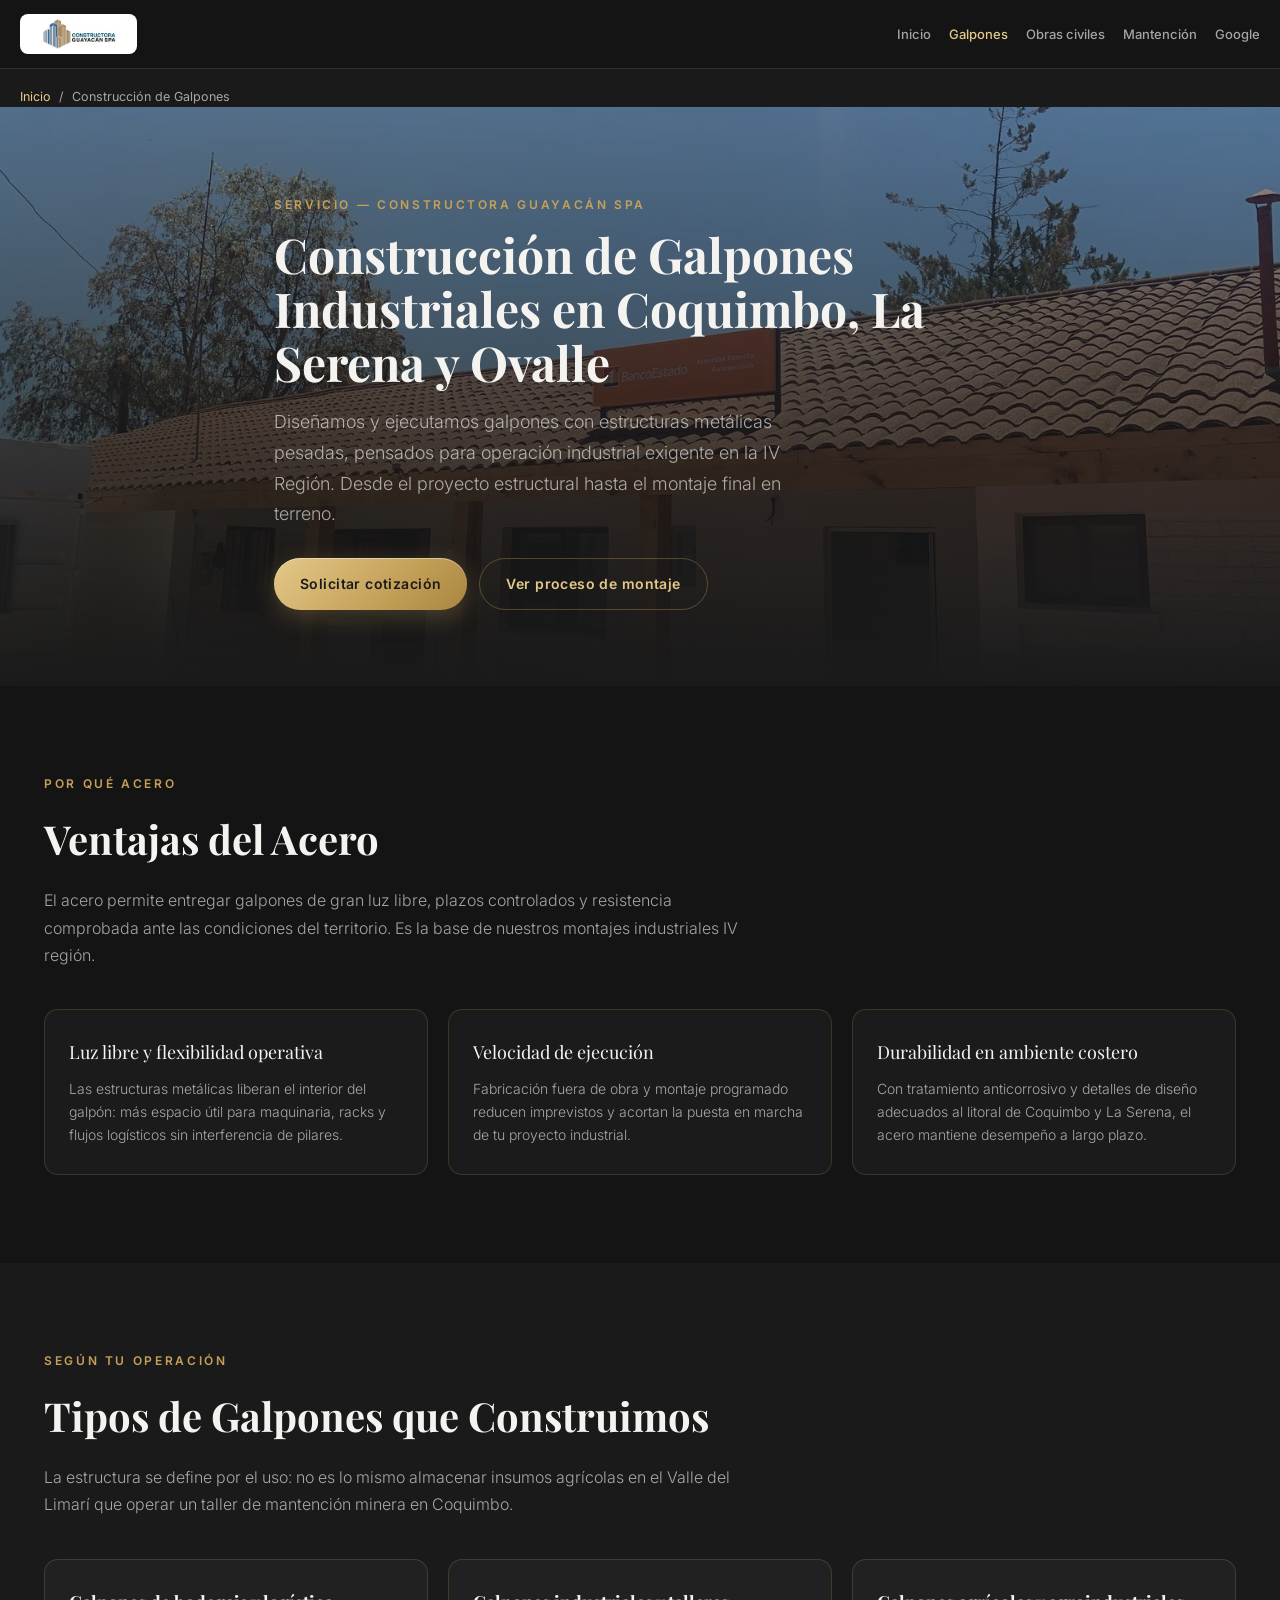
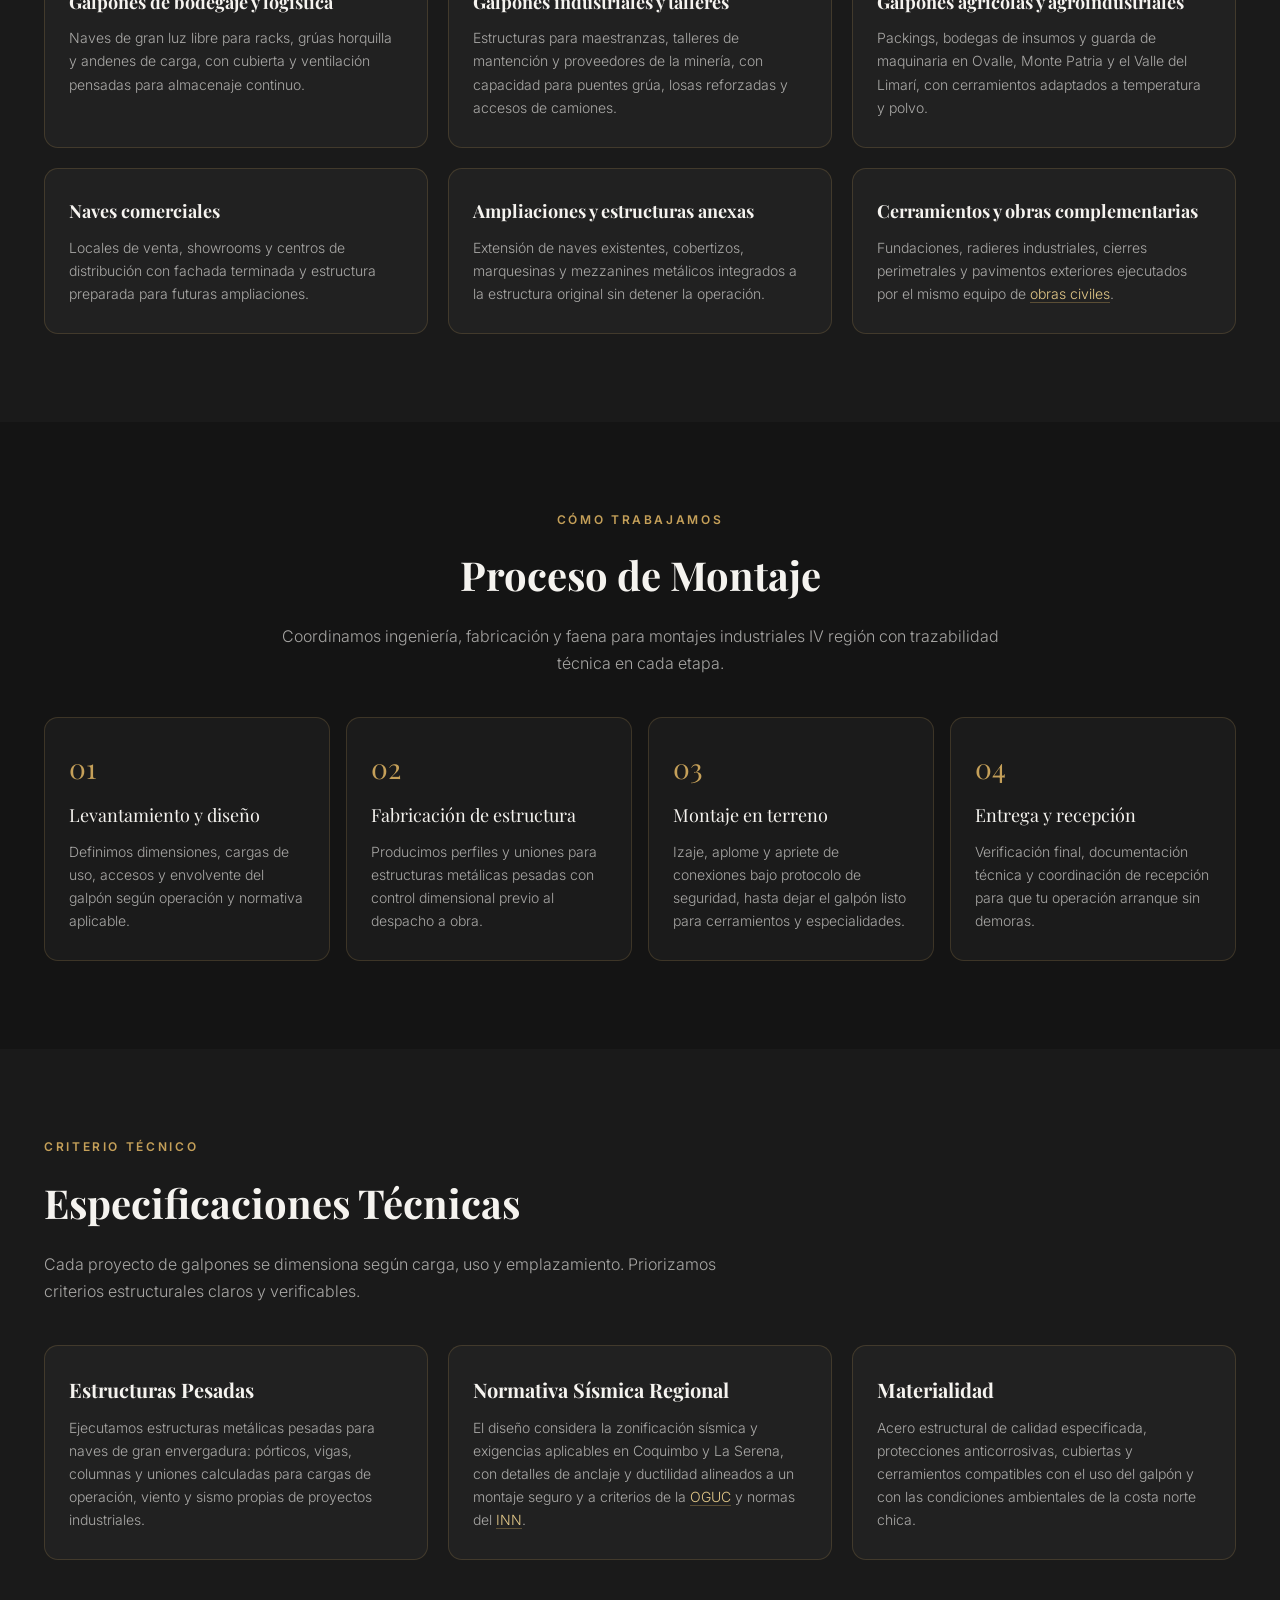
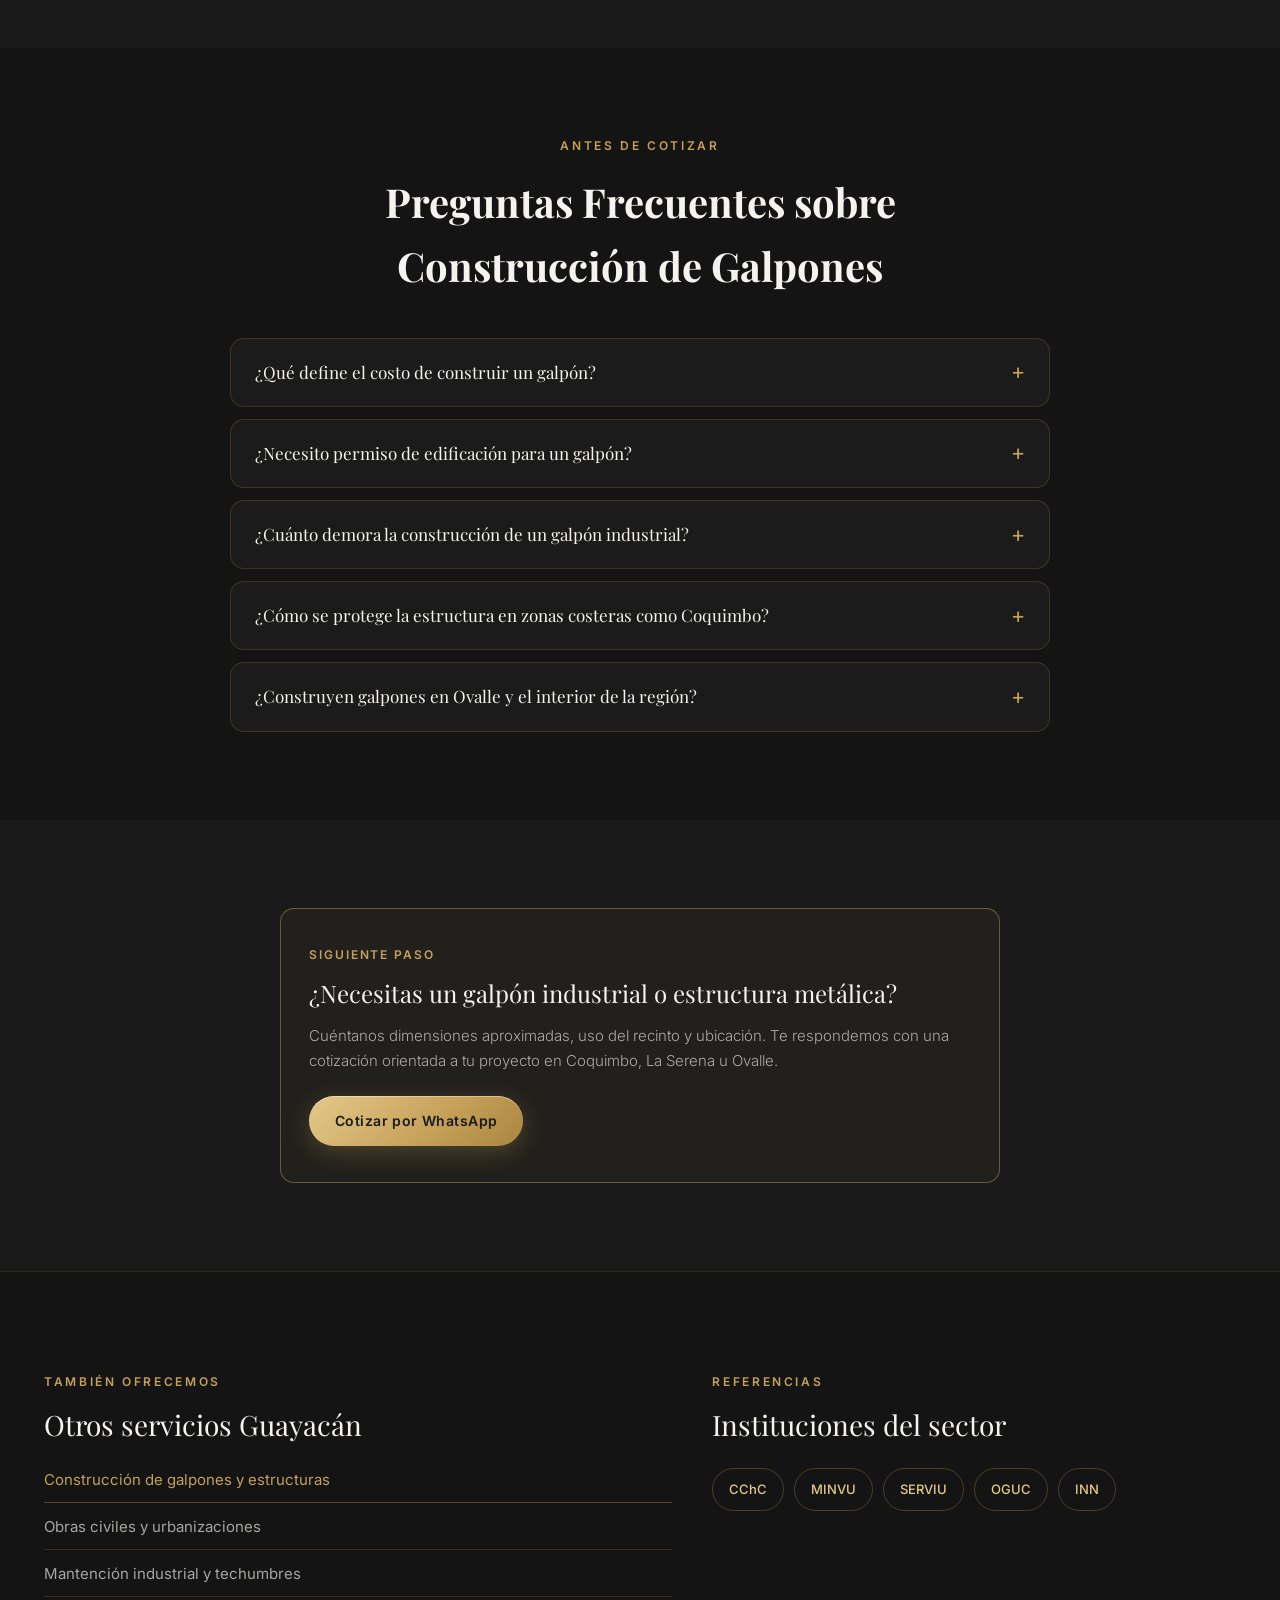
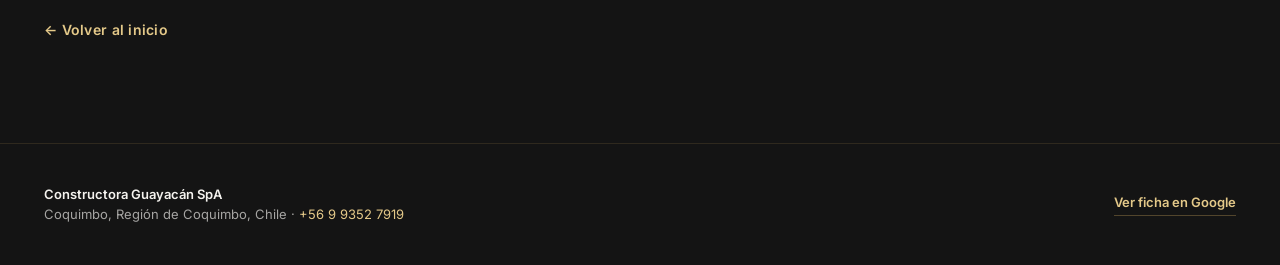
==== commit ce6e35dd: "Revise SEO and content for index.html and construccion-estructuras-galpones.html. Updated titles and" ====
--- a/construccion-estructuras-galpones.html
+++ b/construccion-estructuras-galpones.html
@@ -4,7 +4,7 @@
 <meta charset="UTF-8">
 <meta name="viewport" content="width=device-width, initial-scale=1.0">
 <title>Construcción de Galpones Industriales en Coquimbo y La Serena | Guayacán SpA</title>
-<meta name="description" content="Construcción de galpones industriales y estructuras metálicas pesadas en Coquimbo, La Serena y Ovalle. Montajes industriales IV Región desde 2015.">
+<meta name="description" content="Construcción de galpones industriales, agrícolas y de bodegaje con estructura metálica en Coquimbo, La Serena y Ovalle. Diseño, montaje y recepción desde 2015.">
 <meta name="robots" content="index, follow, max-image-preview:large">
 <link rel="canonical" href="https://guayacanspa.cl/construccion-estructuras-galpones">
 
@@ -70,11 +70,45 @@
         "@type": "OfferCatalog",
         "name": "Servicios de galpones industriales",
         "itemListElement": [
+          {"@type": "Offer", "itemOffered": {"@type": "Service", "name": "Galpones de bodegaje y logística"}},
+          {"@type": "Offer", "itemOffered": {"@type": "Service", "name": "Galpones industriales y talleres"}},
+          {"@type": "Offer", "itemOffered": {"@type": "Service", "name": "Galpones agrícolas y agroindustriales"}},
           {"@type": "Offer", "itemOffered": {"@type": "Service", "name": "Montaje Industrial"}},
           {"@type": "Offer", "itemOffered": {"@type": "Service", "name": "Estructuras Metálicas Pesadas"}},
           {"@type": "Offer", "itemOffered": {"@type": "Service", "name": "Cierres Perimetrales"}}
         ]
       }
+    },
+    {
+      "@type": "FAQPage",
+      "@id": "https://guayacanspa.cl/construccion-estructuras-galpones/#faq",
+      "mainEntity": [
+        {
+          "@type": "Question",
+          "name": "¿Qué define el costo de construir un galpón?",
+          "acceptedAnswer": {"@type": "Answer", "text": "Principalmente los metros cuadrados, la luz libre entre pilares, la altura útil, las cargas que debe soportar (puente grúa, racks, cubierta) y el tipo de cerramiento. Las condiciones del terreno y las fundaciones también influyen. Con dimensiones aproximadas y uso del recinto podemos entregar una cotización orientativa."}
+        },
+        {
+          "@type": "Question",
+          "name": "¿Necesito permiso de edificación para un galpón?",
+          "acceptedAnswer": {"@type": "Answer", "text": "Sí. Un galpón requiere permiso de la Dirección de Obras Municipales (DOM) y recepción final según la OGUC. Coordinamos la documentación técnica y el proyecto estructural para que la tramitación avance sin observaciones."}
+        },
+        {
+          "@type": "Question",
+          "name": "¿Cuánto demora la construcción de un galpón industrial?",
+          "acceptedAnswer": {"@type": "Answer", "text": "Depende del tamaño y la complejidad. Al fabricar la estructura metálica en paralelo a las fundaciones, el montaje en terreno se reduce considerablemente frente a sistemas tradicionales. Definimos un cronograma por etapas antes de iniciar la obra."}
+        },
+        {
+          "@type": "Question",
+          "name": "¿Cómo se protege la estructura en zonas costeras como Coquimbo?",
+          "acceptedAnswer": {"@type": "Answer", "text": "Con esquemas anticorrosivos especificados para ambiente salino, detalles que evitan la acumulación de agua y un plan de mantención de cubiertas y pinturas, que también ofrecemos con nuestro servicio de mantención industrial."}
+        },
+        {
+          "@type": "Question",
+          "name": "¿Construyen galpones en Ovalle y el interior de la región?",
+          "acceptedAnswer": {"@type": "Answer", "text": "Sí. Trabajamos en Ovalle, Monte Patria, Río Hurtado y el Valle del Limarí, además de Coquimbo y La Serena. Hemos ejecutado obras para el Hospital de Ovalle y municipios de la provincia, por lo que conocemos la logística y los requisitos locales."}
+        }
+      ]
     },
     {
       "@type": "BreadcrumbList",
@@ -123,7 +157,7 @@
     <div class="galpones-hero__content container">
       <p class="galpones-hero__eyebrow">Servicio — Constructora Guayacán SpA</p>
       <h1 class="galpones-hero__title" id="galpones-hero-title">
-        Construcción de Galpones Industriales y Estructuras en Coquimbo y La Serena
+        Construcción de Galpones Industriales en Coquimbo, La Serena y Ovalle
       </h1>
       <p class="galpones-hero__lead">
         Diseñamos y ejecutamos galpones con estructuras metálicas pesadas,
@@ -172,6 +206,70 @@
           <p class="galpones-card__text">
             Con tratamiento anticorrosivo y detalles de diseño adecuados al litoral
             de Coquimbo y La Serena, el acero mantiene desempeño a largo plazo.
+          </p>
+        </article>
+      </div>
+    </div>
+  </section>
+
+  <!-- ================= TIPOS DE GALPONES ================= -->
+  <section class="galpones-tipos" id="tipos" aria-labelledby="tipos-title">
+    <div class="container">
+      <header class="galpones-section-header">
+        <p class="galpones-section-header__eyebrow">Según tu operación</p>
+        <h2 class="galpones-section-header__title" id="tipos-title">Tipos de Galpones que Construimos</h2>
+        <p class="galpones-section-header__text">
+          La estructura se define por el uso: no es lo mismo almacenar insumos agrícolas
+          en el Valle del Limarí que operar un taller de mantención minera en Coquimbo.
+        </p>
+      </header>
+
+      <div class="galpones-tipos__grid">
+        <article class="galpones-card">
+          <h3 class="galpones-card__label">Galpones de bodegaje y logística</h3>
+          <p class="galpones-card__text">
+            Naves de gran luz libre para racks, grúas horquilla y andenes de carga,
+            con cubierta y ventilación pensadas para almacenaje continuo.
+          </p>
+        </article>
+
+        <article class="galpones-card">
+          <h3 class="galpones-card__label">Galpones industriales y talleres</h3>
+          <p class="galpones-card__text">
+            Estructuras para maestranzas, talleres de mantención y proveedores de la minería,
+            con capacidad para puentes grúa, losas reforzadas y accesos de camiones.
+          </p>
+        </article>
+
+        <article class="galpones-card">
+          <h3 class="galpones-card__label">Galpones agrícolas y agroindustriales</h3>
+          <p class="galpones-card__text">
+            Packings, bodegas de insumos y guarda de maquinaria en Ovalle, Monte Patria
+            y el Valle del Limarí, con cerramientos adaptados a temperatura y polvo.
+          </p>
+        </article>
+
+        <article class="galpones-card">
+          <h3 class="galpones-card__label">Naves comerciales</h3>
+          <p class="galpones-card__text">
+            Locales de venta, showrooms y centros de distribución con fachada terminada
+            y estructura preparada para futuras ampliaciones.
+          </p>
+        </article>
+
+        <article class="galpones-card">
+          <h3 class="galpones-card__label">Ampliaciones y estructuras anexas</h3>
+          <p class="galpones-card__text">
+            Extensión de naves existentes, cobertizos, marquesinas y mezzanines metálicos
+            integrados a la estructura original sin detener la operación.
+          </p>
+        </article>
+
+        <article class="galpones-card">
+          <h3 class="galpones-card__label">Cerramientos y obras complementarias</h3>
+          <p class="galpones-card__text">
+            Fundaciones, radieres industriales, cierres perimetrales y pavimentos exteriores
+            ejecutados por el mismo equipo de <a href="/obras-civiles-urbanizaciones">obras civiles</a>.
           </p>
         </article>
       </div>
@@ -280,6 +378,64 @@
     </div>
   </section>
 
+  <!-- ================= FAQ ================= -->
+  <section class="galpones-faq" id="preguntas-frecuentes" aria-labelledby="faq-title">
+    <div class="container">
+      <header class="galpones-section-header galpones-section-header--center">
+        <p class="galpones-section-header__eyebrow">Antes de cotizar</p>
+        <h2 class="galpones-section-header__title" id="faq-title">Preguntas Frecuentes sobre Construcción de Galpones</h2>
+      </header>
+
+      <div class="galpones-faq__list">
+        <details class="galpones-faq__item">
+          <summary>¿Qué define el costo de construir un galpón?</summary>
+          <p>
+            Principalmente los metros cuadrados, la luz libre entre pilares, la altura útil,
+            las cargas que debe soportar (puente grúa, racks, cubierta) y el tipo de cerramiento.
+            Las condiciones del terreno y las fundaciones también influyen. Con dimensiones
+            aproximadas y uso del recinto podemos entregar una cotización orientativa.
+          </p>
+        </details>
+
+        <details class="galpones-faq__item">
+          <summary>¿Necesito permiso de edificación para un galpón?</summary>
+          <p>
+            Sí. Un galpón requiere permiso de la Dirección de Obras Municipales (DOM) y
+            recepción final según la OGUC. Coordinamos la documentación técnica y el proyecto
+            estructural para que la tramitación avance sin observaciones.
+          </p>
+        </details>
+
+        <details class="galpones-faq__item">
+          <summary>¿Cuánto demora la construcción de un galpón industrial?</summary>
+          <p>
+            Depende del tamaño y la complejidad. Al fabricar la estructura metálica en paralelo
+            a las fundaciones, el montaje en terreno se reduce considerablemente frente a
+            sistemas tradicionales. Definimos un cronograma por etapas antes de iniciar la obra.
+          </p>
+        </details>
+
+        <details class="galpones-faq__item">
+          <summary>¿Cómo se protege la estructura en zonas costeras como Coquimbo?</summary>
+          <p>
+            Con esquemas anticorrosivos especificados para ambiente salino, detalles que evitan
+            la acumulación de agua y un plan de mantención de cubiertas y pinturas, que también
+            ofrecemos con nuestro servicio de <a href="/mantencion-industrial-techumbres">mantención industrial</a>.
+          </p>
+        </details>
+
+        <details class="galpones-faq__item">
+          <summary>¿Construyen galpones en Ovalle y el interior de la región?</summary>
+          <p>
+            Sí. Trabajamos en Ovalle, Monte Patria, Río Hurtado y el Valle del Limarí, además de
+            Coquimbo y La Serena. Hemos ejecutado obras para el Hospital de Ovalle y municipios
+            de la provincia, por lo que conocemos la logística y los requisitos locales.
+          </p>
+        </details>
+      </div>
+    </div>
+  </section>
+
   <!-- ================= CTA ================= -->
   <section class="galpones-cta" id="contacto-galpones" aria-labelledby="galpones-cta-title">
     <div class="container">
@@ -290,7 +446,7 @@
         </p>
         <p class="galpones-cta__text">
           Cuéntanos dimensiones aproximadas, uso del recinto y ubicación.
-          Te respondemos con una cotización orientada a tu proyecto en Coquimbo o La Serena.
+          Te respondemos con una cotización orientada a tu proyecto en Coquimbo, La Serena u Ovalle.
         </p>
         <a
           class="btn btn--gold"
--- a/assets/css/services.css
+++ b/assets/css/services.css
@@ -340,7 +340,75 @@
   line-height: 1.65;
 }
 
+.galpones-tipos{ padding: 88px 0; background: var(--charcoal); }
+/* Reasigna la alternancia de fondos tras insertar tipos/FAQ en la landing de galpones */
+.galpones-proceso{ background: var(--charcoal-2); }
+.galpones-specs{ background: var(--charcoal); }
+.galpones-tipos__grid{
+  display: grid;
+  grid-template-columns: repeat(3, 1fr);
+  gap: 20px;
+}
+.galpones-card__text a,
+.galpones-faq__item p a{
+  color: var(--gold-light);
+  text-decoration: underline;
+  text-underline-offset: 3px;
+  text-decoration-color: var(--gold-dim);
+}
+
+.galpones-faq{ padding: 88px 0; background: var(--charcoal-2); }
+.galpones-faq__list{
+  max-width: 820px;
+  margin: 0 auto;
+  display: grid;
+  gap: 12px;
+}
+.galpones-faq__item{
+  border-radius: var(--radius);
+  background: rgba(255,255,255,.03);
+  border: 1px solid rgba(197,160,89,.2);
+  transition: border-color .25s ease;
+}
+.galpones-faq__item[open]{ border-color: rgba(197,160,89,.5); }
+.galpones-faq__item summary{
+  position: relative;
+  list-style: none;
+  cursor: pointer;
+  padding: 20px 56px 20px 24px;
+  font-family: var(--font-display);
+  font-size: 17px;
+  color: var(--white);
+}
+.galpones-faq__item summary::-webkit-details-marker{ display: none; }
+.galpones-faq__item summary::after{
+  content: "+";
+  position: absolute;
+  right: 24px;
+  top: 50%;
+  transform: translateY(-50%);
+  font-family: var(--font-body);
+  font-size: 22px;
+  color: var(--gold);
+  transition: transform .25s ease;
+}
+.galpones-faq__item[open] summary::after{ transform: translateY(-50%) rotate(45deg); }
+.galpones-faq__item summary:focus-visible{
+  outline: 2px solid var(--gold);
+  outline-offset: 2px;
+  border-radius: var(--radius);
+}
+.galpones-faq__item p{
+  margin: 0;
+  padding: 0 24px 22px;
+  font-size: 14.5px;
+  color: var(--white-dim);
+  font-weight: 300;
+  line-height: 1.7;
+}
+
 @media (max-width: 980px){
+  .galpones-tipos__grid{ grid-template-columns: 1fr 1fr; }
   .galpones-hero,
   .obras-civiles-hero,
   .mantencion-hero{
@@ -378,7 +446,10 @@
   .mantencion-cubiertas__grid,
   .mantencion-fachadas__grid,
   .mantencion-pinturas__grid,
+  .galpones-tipos__grid,
   .galpones-proceso__steps{ grid-template-columns: 1fr; }
+  .galpones-tipos,
+  .galpones-faq,
   .galpones-ventajas,
   .galpones-proceso,
   .galpones-specs,
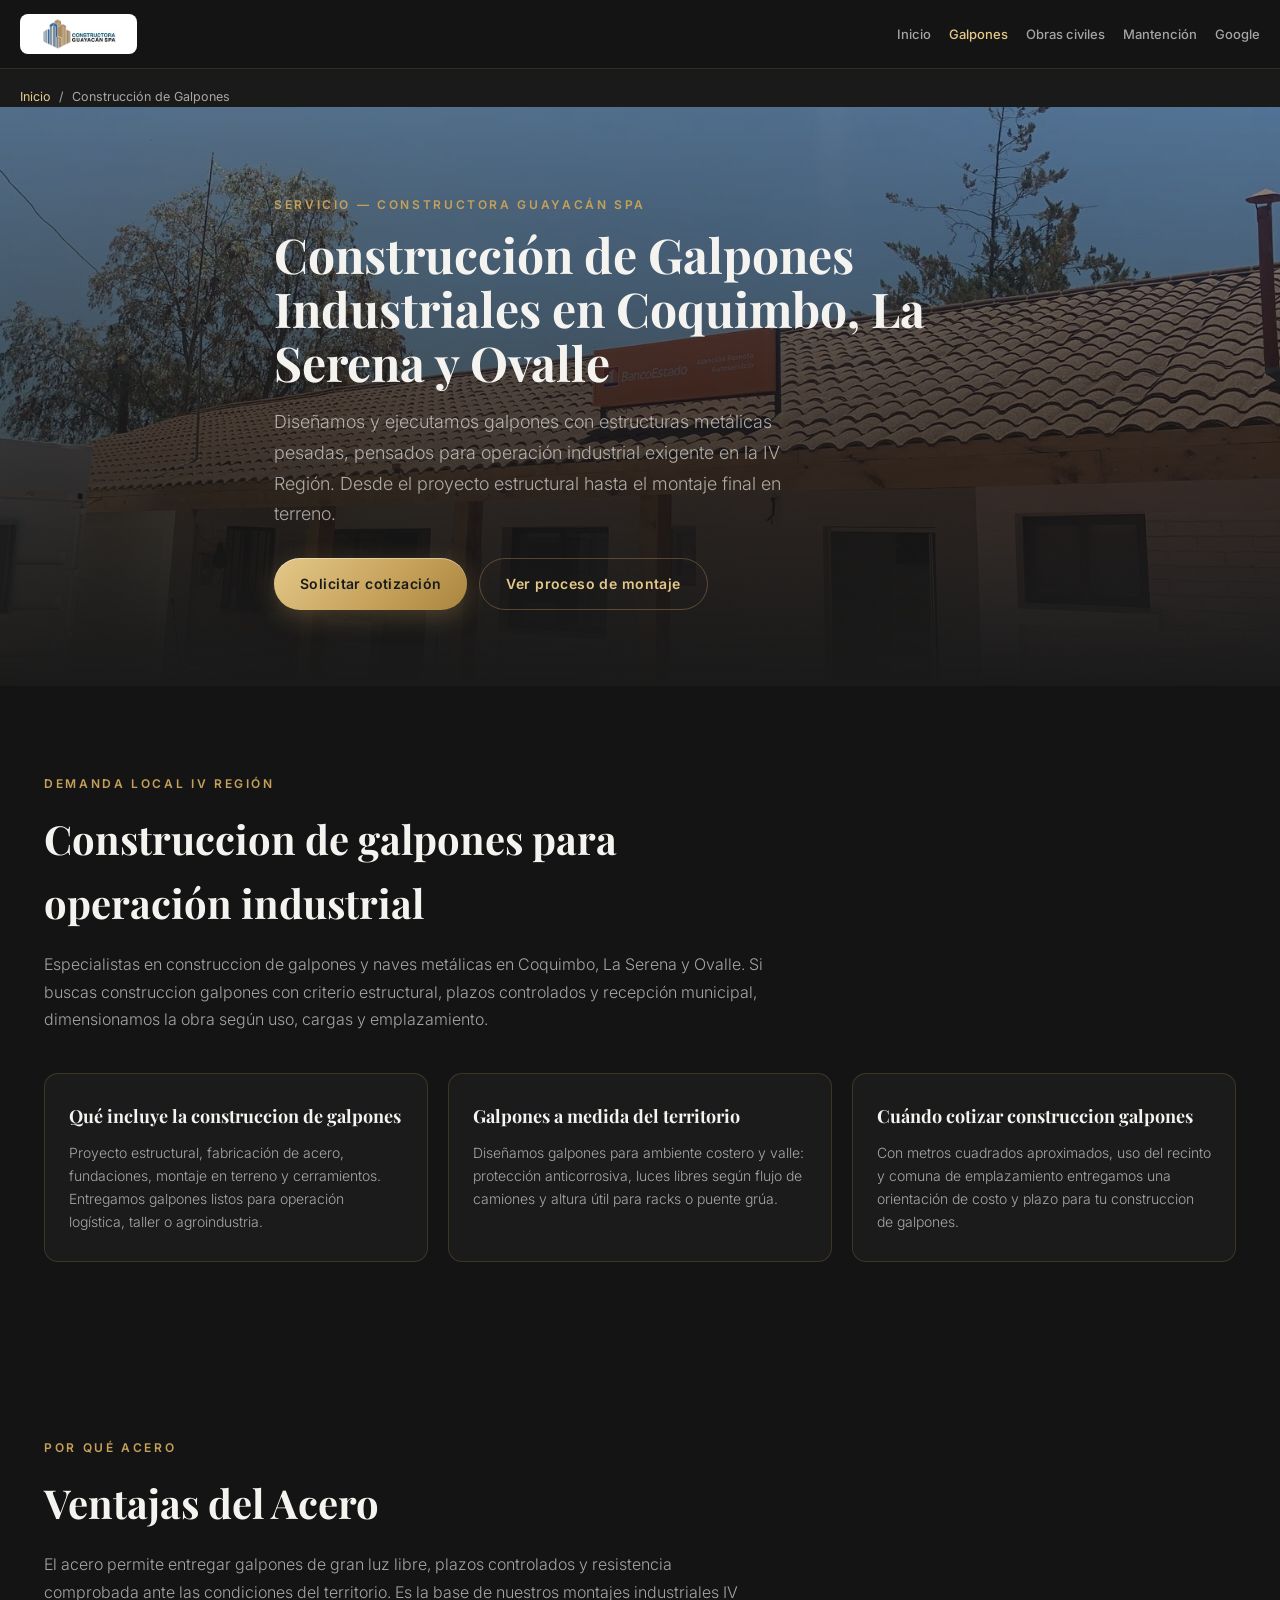
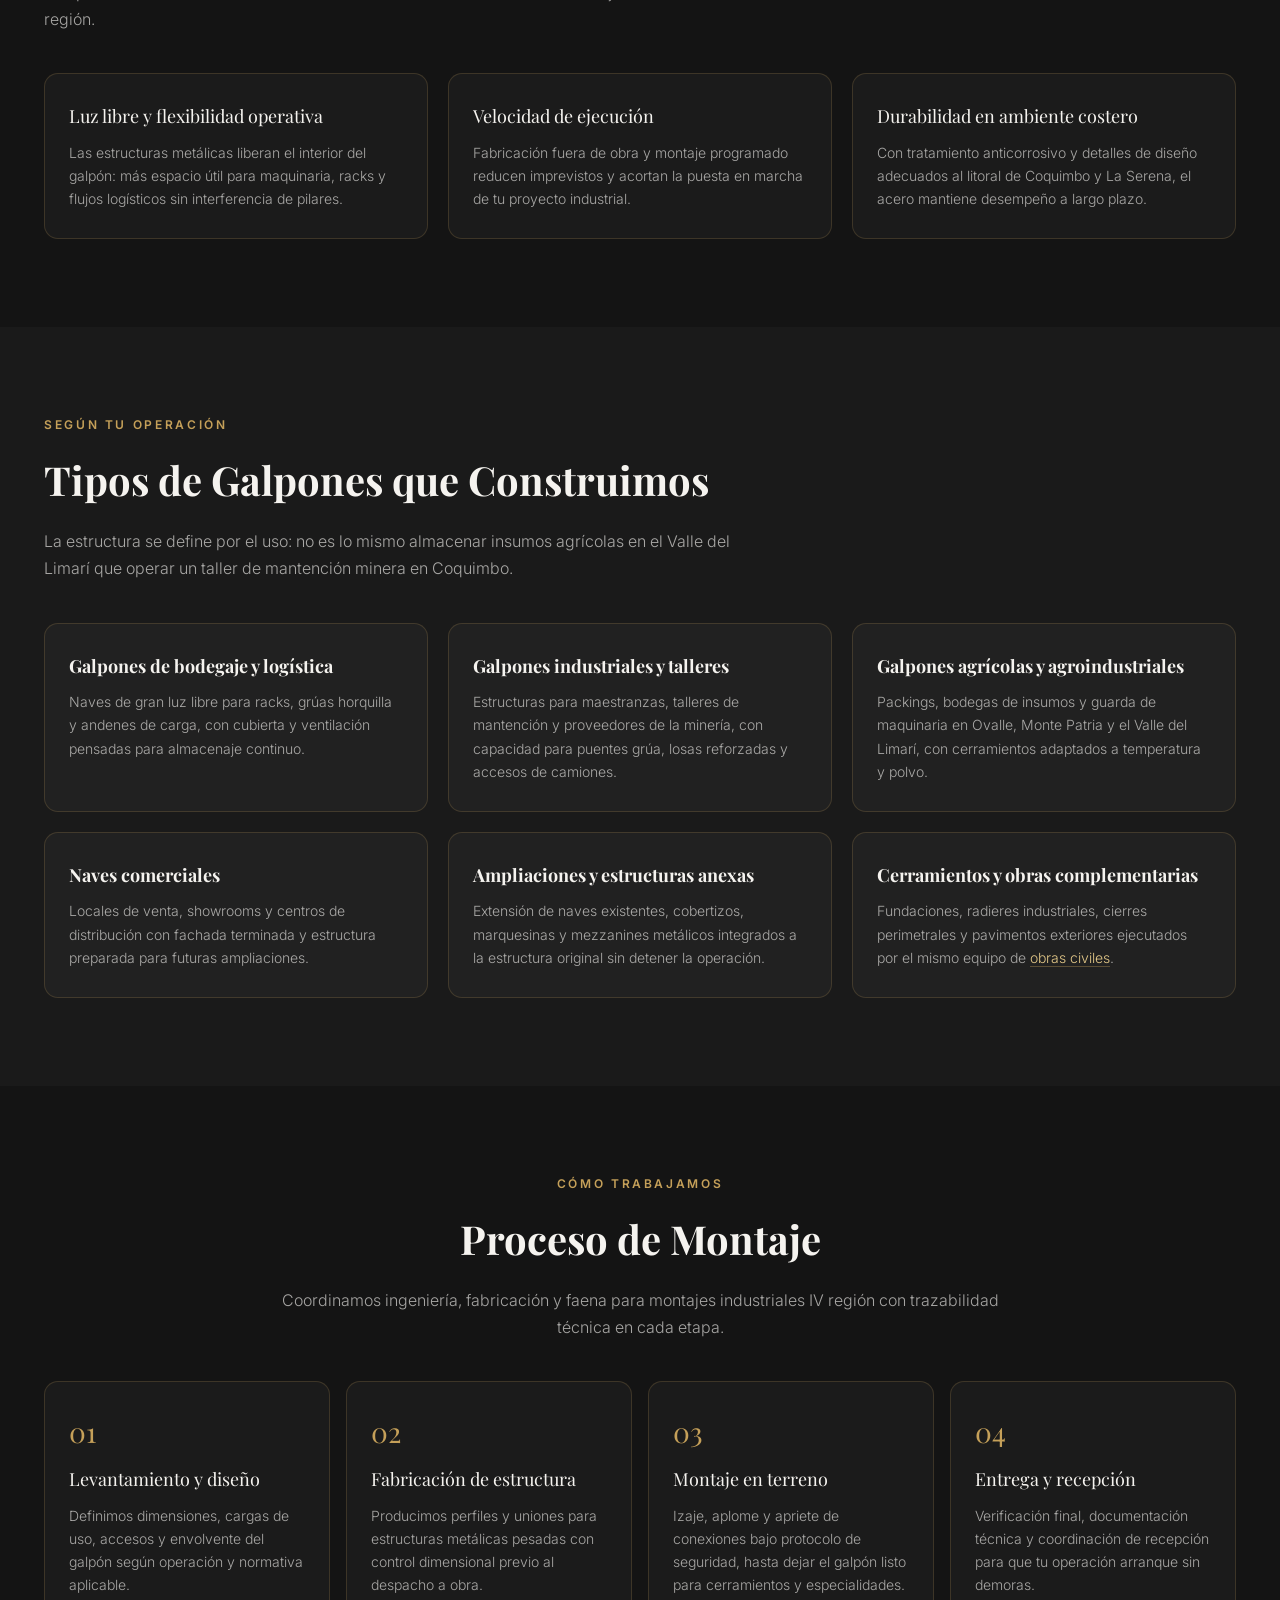
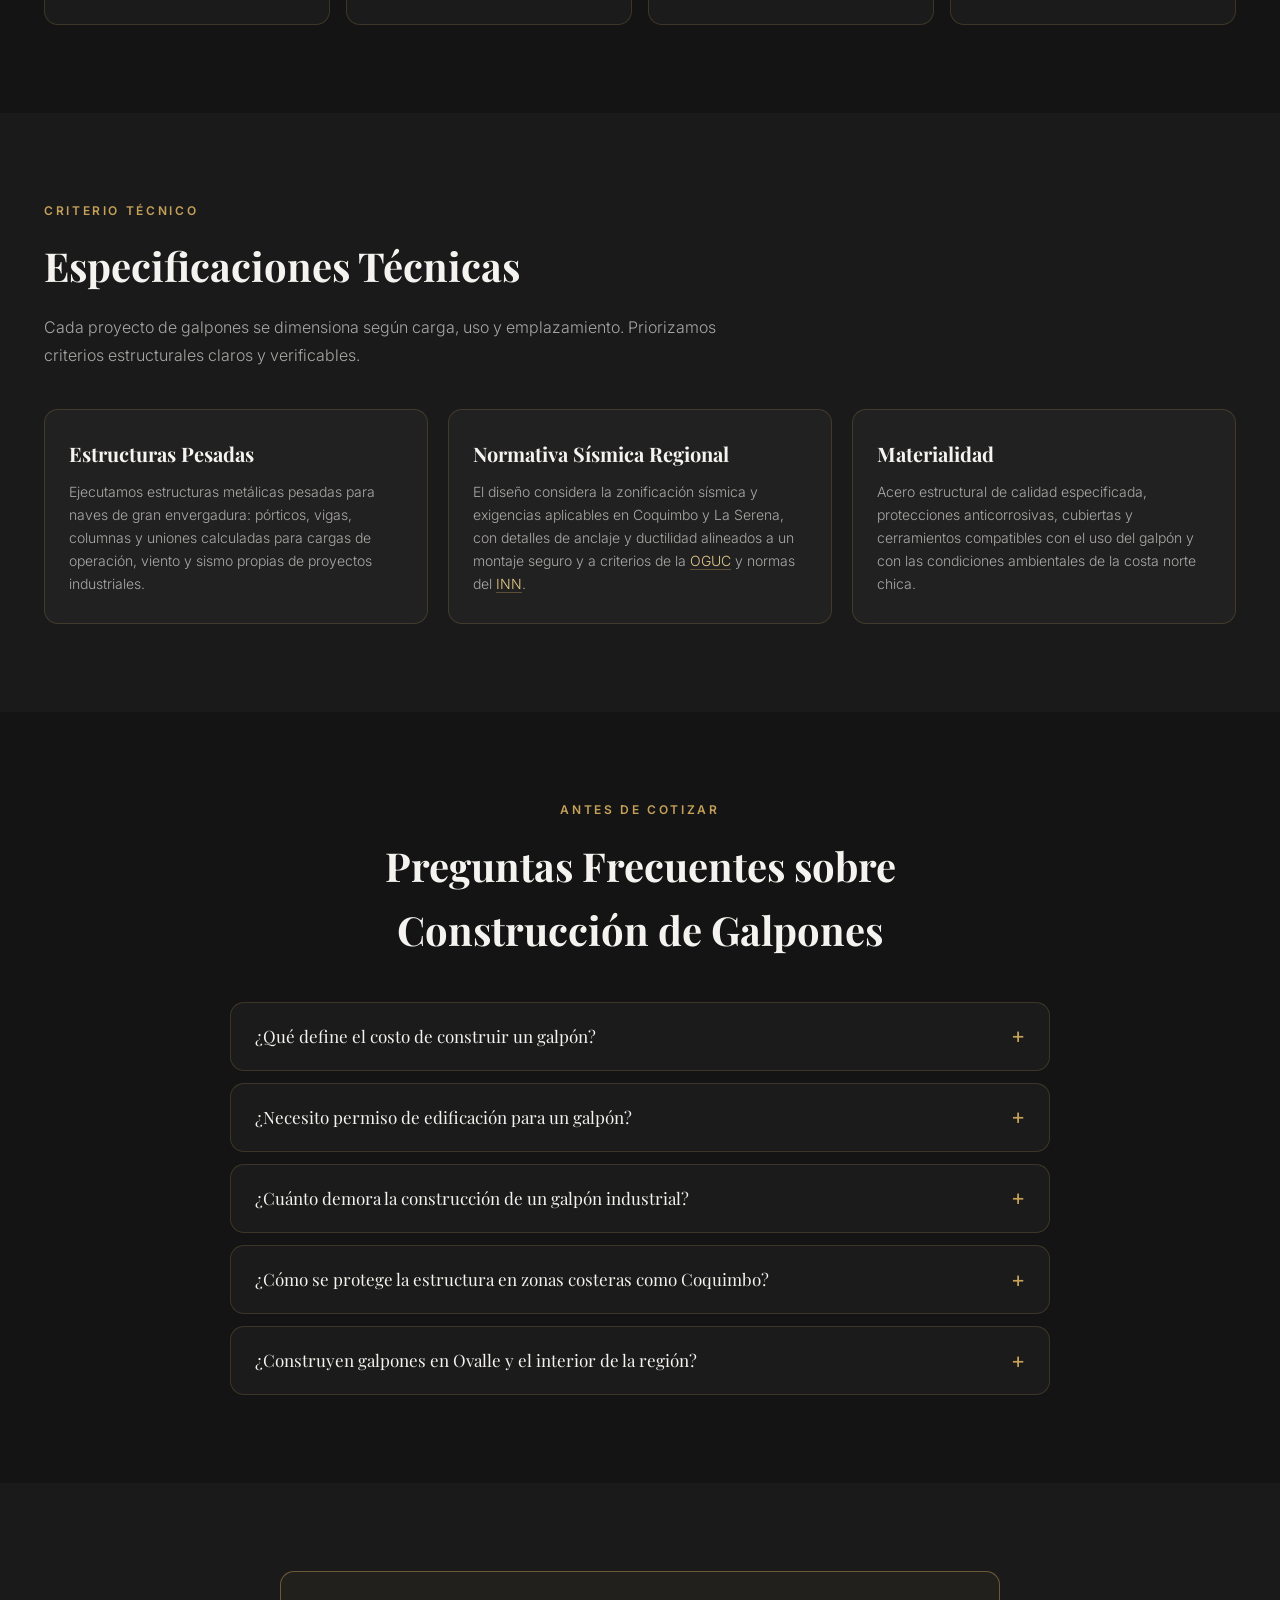
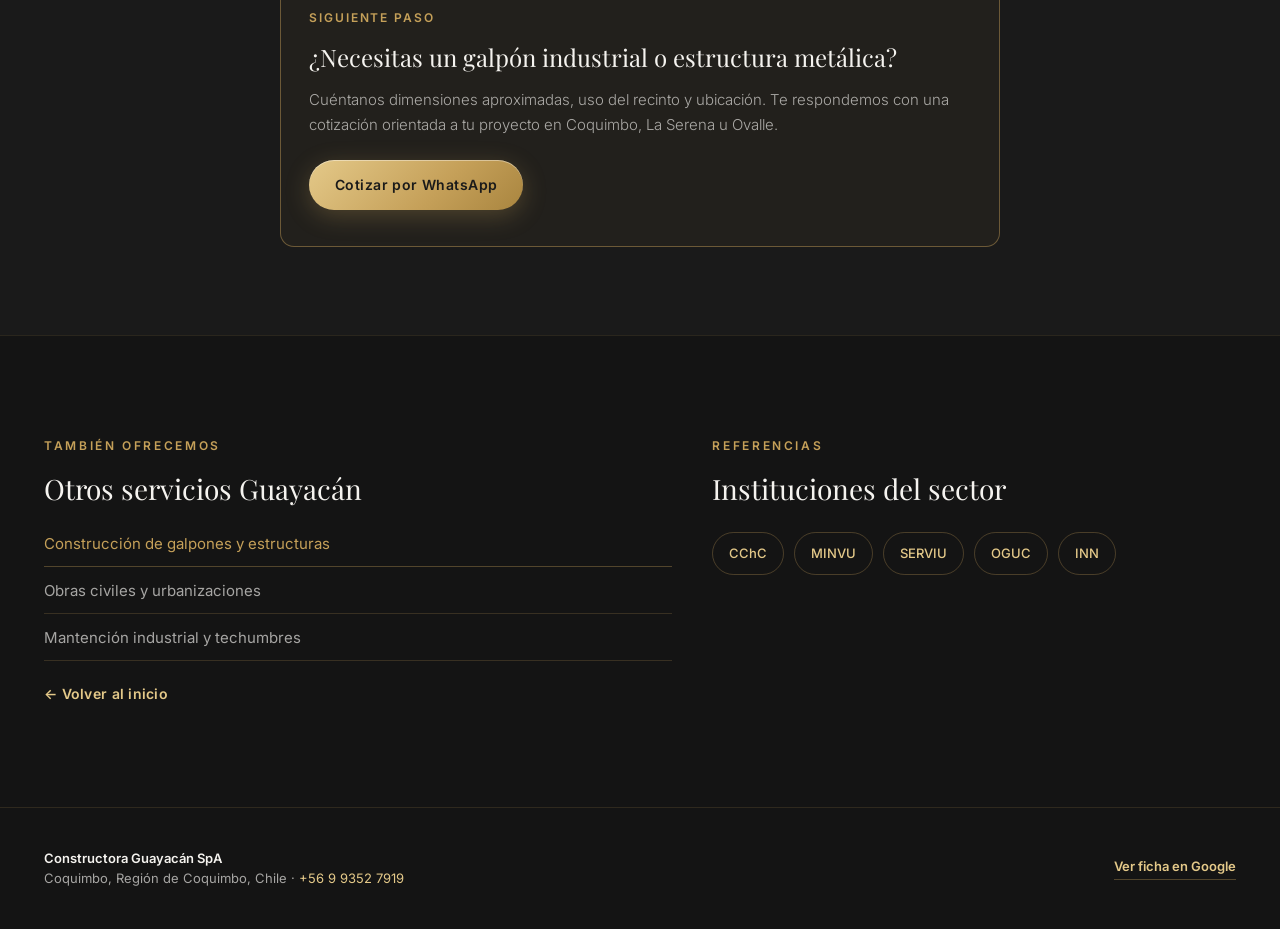
==== commit f4dfcbec: "Ship Coquimbo landing and SEO fixes to capture local demand. Add /constructoras-en-coquimbo, tighten" ====
--- a/construccion-estructuras-galpones.html
+++ b/construccion-estructuras-galpones.html
@@ -3,7 +3,7 @@
 <head>
 <meta charset="UTF-8">
 <meta name="viewport" content="width=device-width, initial-scale=1.0">
-<title>Construcción de Galpones Industriales en Coquimbo y La Serena | Guayacán SpA</title>
+<title>Construcción de galpones industriales | Coquimbo</title>
 <meta name="description" content="Construcción de galpones industriales, agrícolas y de bodegaje con estructura metálica en Coquimbo, La Serena y Ovalle. Diseño, montaje y recepción desde 2015.">
 <meta name="robots" content="index, follow, max-image-preview:large">
 <link rel="canonical" href="https://guayacanspa.cl/construccion-estructuras-galpones">
@@ -12,12 +12,12 @@
 <meta property="og:locale" content="es_CL">
 <meta property="og:site_name" content="Constructora Guayacán SpA">
 <meta property="og:url" content="https://guayacanspa.cl/construccion-estructuras-galpones">
-<meta property="og:title" content="Construcción de Galpones Industriales | Guayacán SpA">
+<meta property="og:title" content="Construcción de galpones industriales | Coquimbo">
 <meta property="og:description" content="Galpones y estructuras metálicas pesadas en Coquimbo, La Serena y Ovalle. Montaje industrial con criterio técnico.">
 <meta property="og:image" content="https://guayacanspa.cl/assets/img/sede-banco-estado.webp">
 
 <meta name="twitter:card" content="summary_large_image">
-<meta name="twitter:title" content="Construcción de Galpones | Guayacán SpA">
+<meta name="twitter:title" content="Construcción de galpones industriales | Coquimbo">
 <meta name="twitter:description" content="Galpones industriales y estructuras metálicas en la IV Región.">
 <meta name="twitter:image" content="https://guayacanspa.cl/assets/img/sede-banco-estado.webp">
 
@@ -121,6 +121,14 @@
   ]
 }
 </script>
+<!-- Google tag (gtag.js) -->
+<script async src="https://www.googletagmanager.com/gtag/js?id=G-8N23LMXC3B"></script>
+<script>
+  window.dataLayer = window.dataLayer || [];
+  function gtag(){dataLayer.push(arguments);}
+  gtag('js', new Date());
+  gtag('config', 'G-8N23LMXC3B');
+</script>
 </head>
 <body>
 
@@ -167,6 +175,47 @@
       <div class="galpones-hero__actions">
         <a class="btn btn--gold" href="#contacto-galpones">Solicitar cotización</a>
         <a class="btn btn--outline-gold" href="#proceso">Ver proceso de montaje</a>
+      </div>
+    </div>
+  </section>
+
+  <!-- ================= CONSTRUCCIÓN DE GALPONES ================= -->
+  <section class="galpones-ventajas" id="construccion-de-galpones" aria-labelledby="construccion-de-galpones-title">
+    <div class="container">
+      <header class="galpones-section-header">
+        <p class="galpones-section-header__eyebrow">Demanda local IV Región</p>
+        <h2 class="galpones-section-header__title" id="construccion-de-galpones-title">Construccion de galpones para operación industrial</h2>
+        <p class="galpones-section-header__text">
+          Especialistas en construccion de galpones y naves metálicas en Coquimbo, La Serena y Ovalle.
+          Si buscas construccion galpones con criterio estructural, plazos controlados y recepción municipal,
+          dimensionamos la obra según uso, cargas y emplazamiento.
+        </p>
+      </header>
+
+      <div class="galpones-ventajas__grid">
+        <article class="galpones-card">
+          <h3 class="galpones-card__label">Qué incluye la construccion de galpones</h3>
+          <p class="galpones-card__text">
+            Proyecto estructural, fabricación de acero, fundaciones, montaje en terreno y cerramientos.
+            Entregamos galpones listos para operación logística, taller o agroindustria.
+          </p>
+        </article>
+
+        <article class="galpones-card">
+          <h3 class="galpones-card__label">Galpones a medida del territorio</h3>
+          <p class="galpones-card__text">
+            Diseñamos galpones para ambiente costero y valle: protección anticorrosiva,
+            luces libres según flujo de camiones y altura útil para racks o puente grúa.
+          </p>
+        </article>
+
+        <article class="galpones-card">
+          <h3 class="galpones-card__label">Cuándo cotizar construccion galpones</h3>
+          <p class="galpones-card__text">
+            Con metros cuadrados aproximados, uso del recinto y comuna de emplazamiento
+            entregamos una orientación de costo y plazo para tu construccion de galpones.
+          </p>
+        </article>
       </div>
     </div>
   </section>
@@ -499,5 +548,6 @@
   </div>
 </footer>
 
+<script src="/assets/js/main.js" defer></script>
 </body>
 </html>
--- a/assets/css/style.css
+++ b/assets/css/style.css
@@ -421,6 +421,12 @@
 .pillar-card p{
   font-size: 13.5px; color: var(--white-dim); font-weight:300; margin:0; line-height:1.65;
 }
+.pillar-card a{
+  color: var(--gold-light);
+  text-decoration: underline;
+  text-underline-offset: 2px;
+}
+.pillar-card a:hover{ color: var(--gold); }
 
 .about__whatsapp-panel{
   display:flex; align-items:center; gap: 20px; flex-wrap: wrap;
@@ -471,6 +477,7 @@
   color: var(--gold);
   margin-bottom: 14px;
 }
+.team-card h2,
 .team-card h3{
   font-family: var(--font-display);
   font-size: 22px;
--- a/assets/css/services.css
+++ b/assets/css/services.css
@@ -463,3 +463,142 @@
   .mantencion-pinturas,
   .mantencion-cta{ padding: 64px 0; }
 }
+
+/* —— Página legal: Programa de Integridad —— */
+.legal-page{
+  padding-bottom: 72px;
+}
+.legal-hero{
+  padding: 36px 0 28px;
+  max-width: 820px;
+}
+.legal-hero__eyebrow{
+  margin: 0 0 14px;
+  font-size: 12px;
+  letter-spacing: .08em;
+  text-transform: uppercase;
+  color: var(--gold-light);
+  font-weight: 600;
+}
+.legal-hero__title{
+  margin: 0 0 18px;
+  font-family: var(--font-display);
+  font-size: clamp(28px, 4vw, 42px);
+  line-height: 1.15;
+  color: var(--white);
+  font-weight: 700;
+}
+.legal-hero__lead{
+  margin: 0 0 28px;
+  font-size: 16.5px;
+  line-height: 1.65;
+  color: var(--white-dim);
+  font-weight: 300;
+}
+.legal-hero__actions{
+  display: flex;
+  flex-wrap: wrap;
+  gap: 12px;
+}
+.legal-meta{
+  margin-bottom: 40px;
+}
+.legal-meta__grid{
+  display: grid;
+  grid-template-columns: repeat(2, minmax(0, 1fr));
+  gap: 18px 28px;
+  margin: 0;
+  padding: 22px 24px;
+  border: 1px solid rgba(197,160,89,.22);
+  background: rgba(255,255,255,.03);
+}
+.legal-meta__grid dt{
+  font-size: 11px;
+  letter-spacing: .06em;
+  text-transform: uppercase;
+  color: var(--gold-light);
+  margin-bottom: 4px;
+  font-weight: 600;
+}
+.legal-meta__grid dd{
+  margin: 0;
+  font-size: 14.5px;
+  color: var(--white);
+  line-height: 1.45;
+}
+.legal-body,
+.legal-channel,
+.legal-viewer{
+  max-width: 820px;
+  margin-bottom: 44px;
+}
+.legal-body__title,
+.legal-channel__title,
+.legal-viewer__title{
+  margin: 0 0 16px;
+  font-family: var(--font-display);
+  font-size: clamp(22px, 3vw, 28px);
+  color: var(--white);
+}
+.legal-body p,
+.legal-channel p,
+.legal-viewer__fallback{
+  margin: 0 0 18px;
+  font-size: 15.5px;
+  line-height: 1.7;
+  color: var(--white-dim);
+  font-weight: 300;
+}
+.legal-toc{
+  margin: 0;
+  padding-left: 1.2em;
+  display: grid;
+  gap: 12px;
+  color: var(--white-dim);
+  font-size: 14.5px;
+  line-height: 1.55;
+  font-weight: 300;
+}
+.legal-toc strong{ color: var(--white); font-weight: 600; }
+.legal-channel__list{
+  margin: 0;
+  padding-left: 1.2em;
+  display: grid;
+  gap: 8px;
+  color: var(--white-dim);
+  font-size: 15px;
+  line-height: 1.55;
+}
+.legal-channel__list a{ color: var(--gold-light); }
+.legal-viewer__head{
+  display: flex;
+  flex-wrap: wrap;
+  align-items: baseline;
+  justify-content: space-between;
+  gap: 10px 18px;
+  margin-bottom: 14px;
+}
+.legal-viewer__head a{
+  font-size: 13.5px;
+  font-weight: 600;
+  color: var(--gold-light);
+  border-bottom: 1px solid var(--gold-dim);
+  padding-bottom: 2px;
+}
+.legal-viewer__frame-wrap{
+  border: 1px solid rgba(197,160,89,.2);
+  background: #0f0f0f;
+  min-height: 70vh;
+}
+.legal-viewer__frame{
+  width: 100%;
+  height: 70vh;
+  border: 0;
+  display: block;
+  background: #111;
+}
+@media (max-width: 720px){
+  .legal-meta__grid{ grid-template-columns: 1fr; }
+  .legal-viewer__frame-wrap,
+  .legal-viewer__frame{ min-height: 55vh; height: 55vh; }
+}
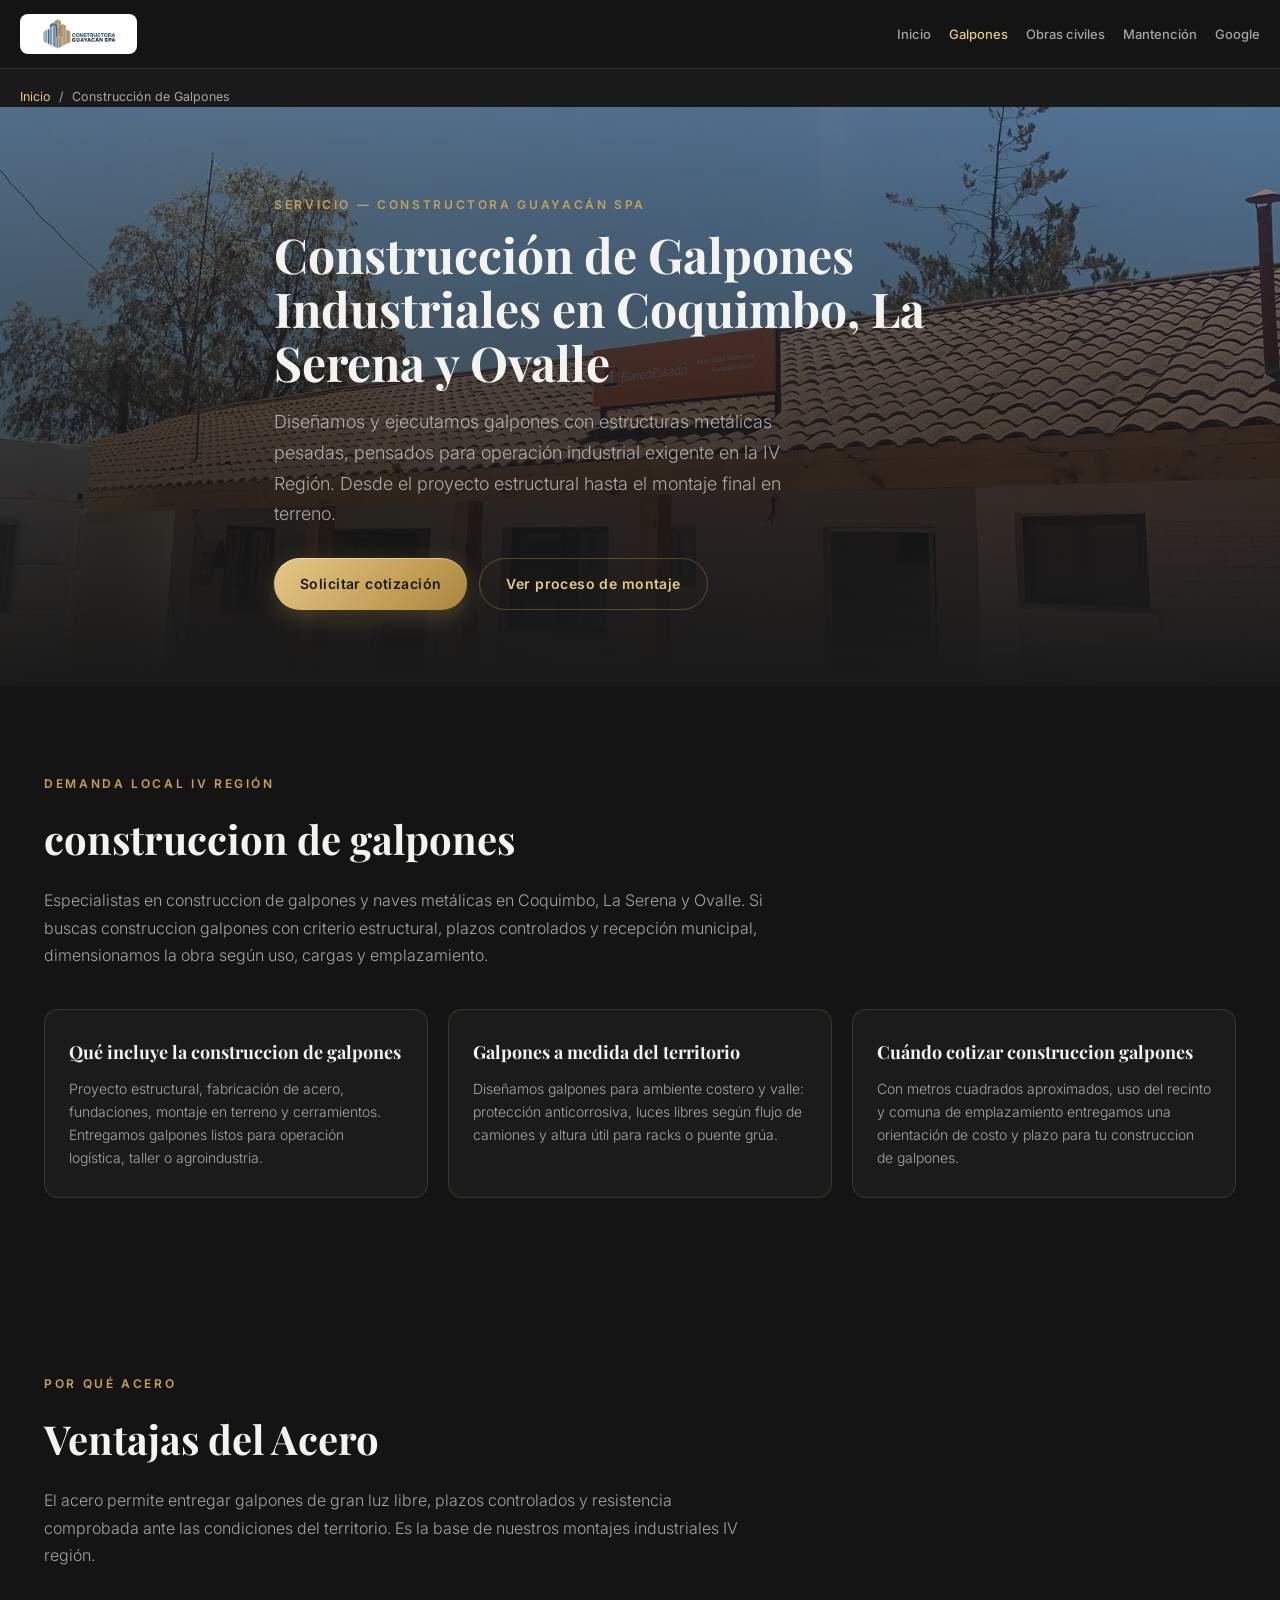
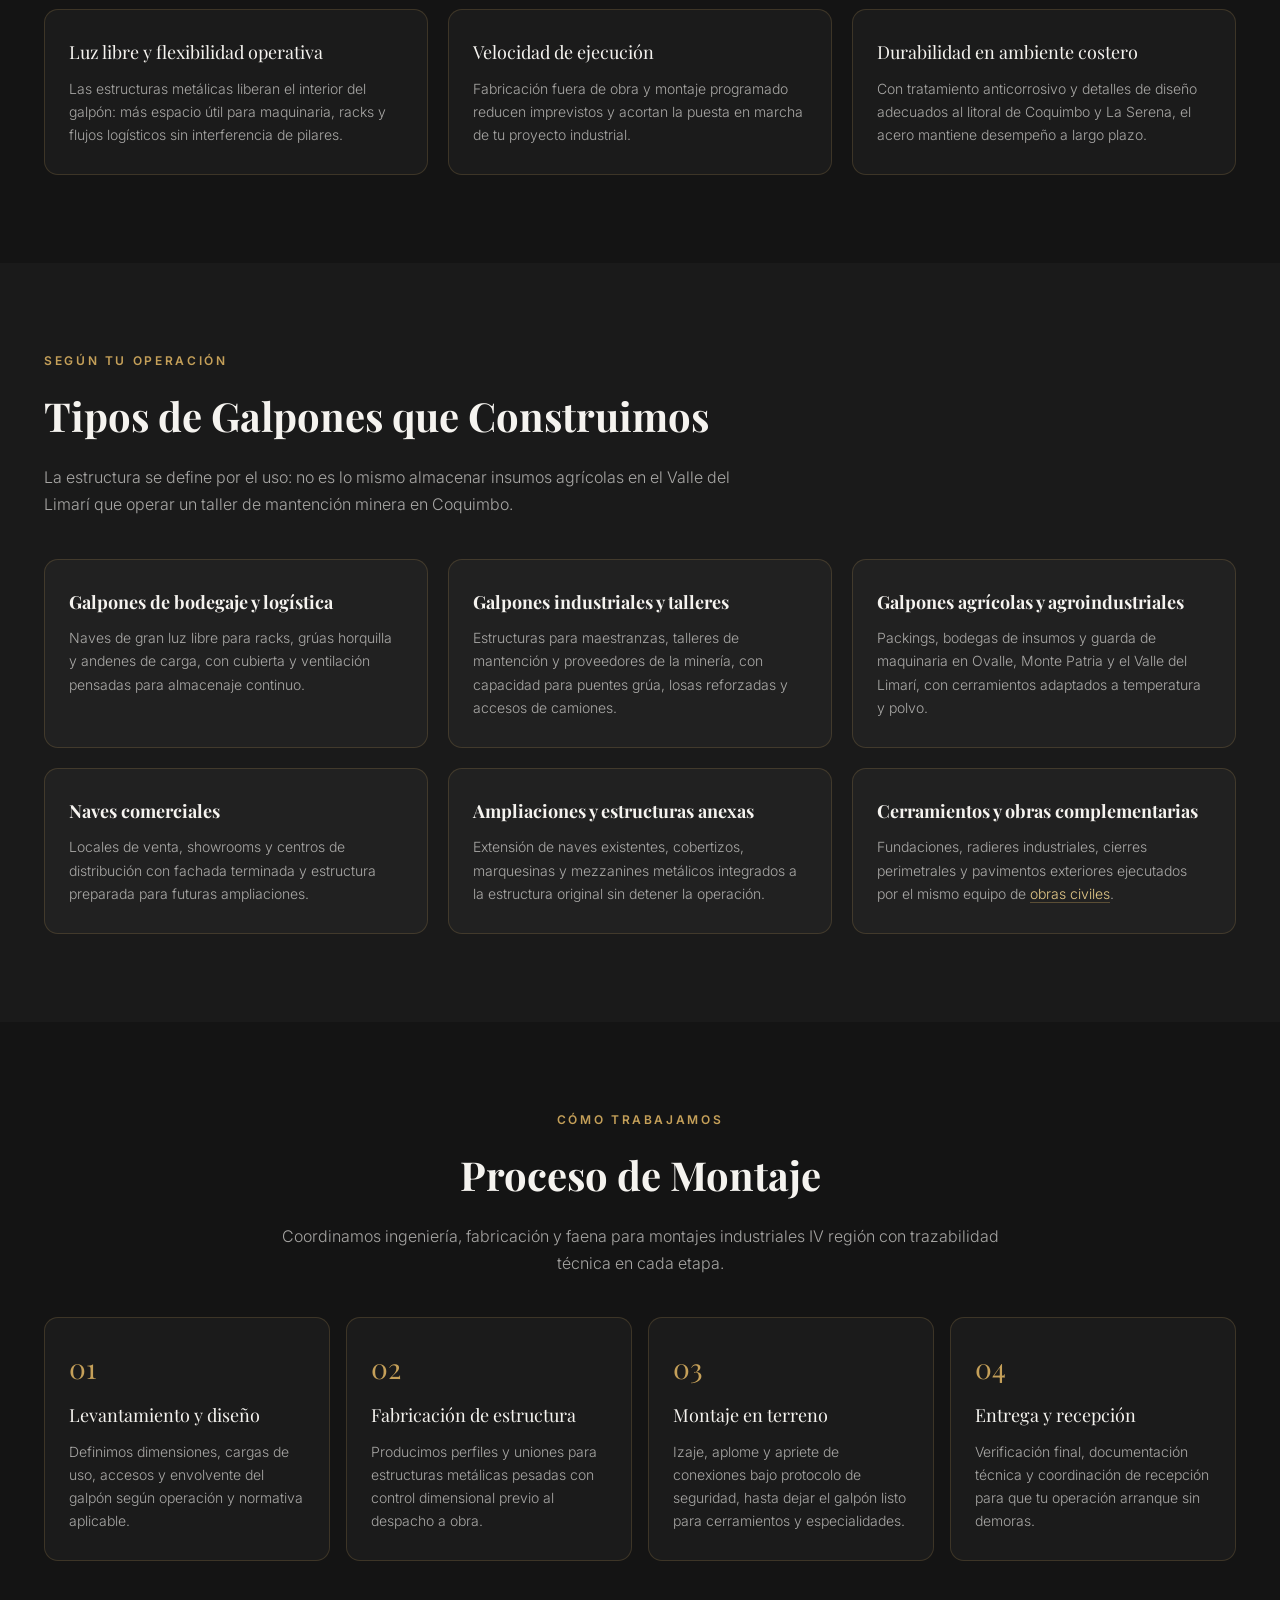
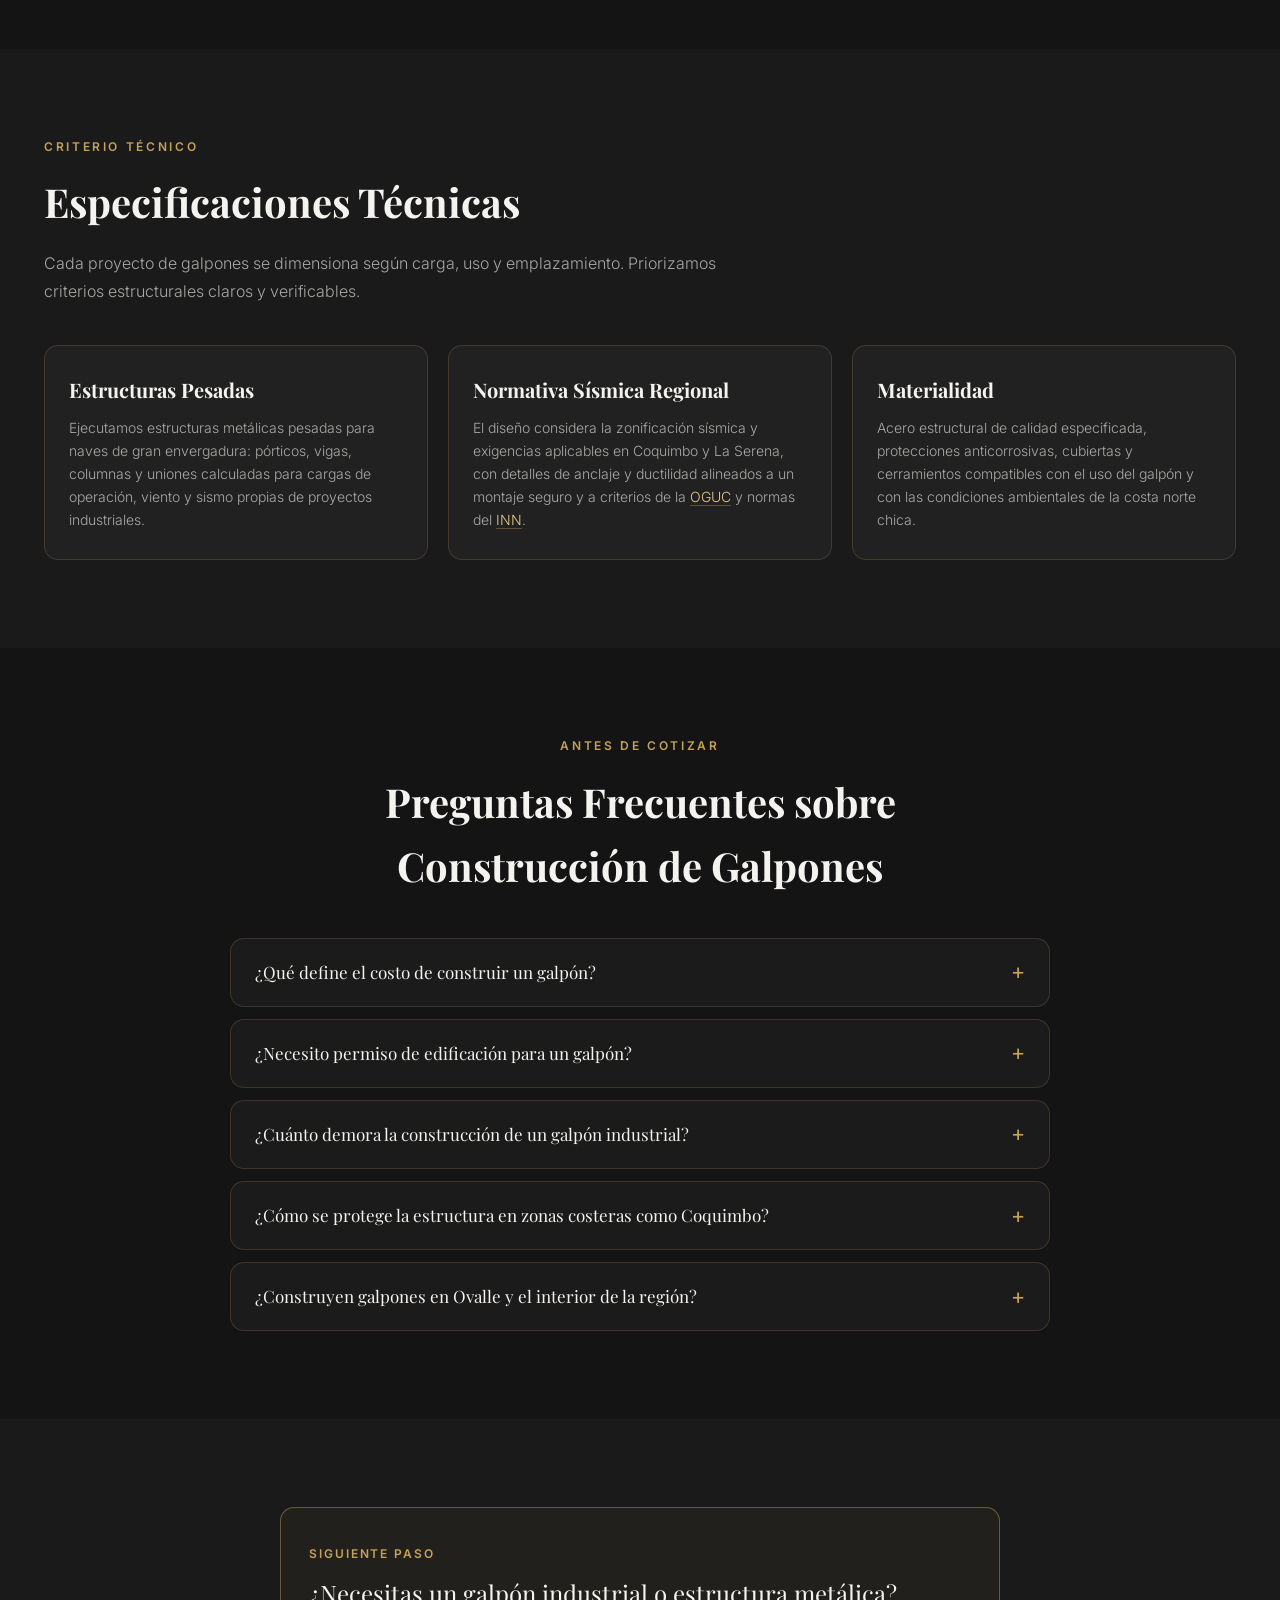
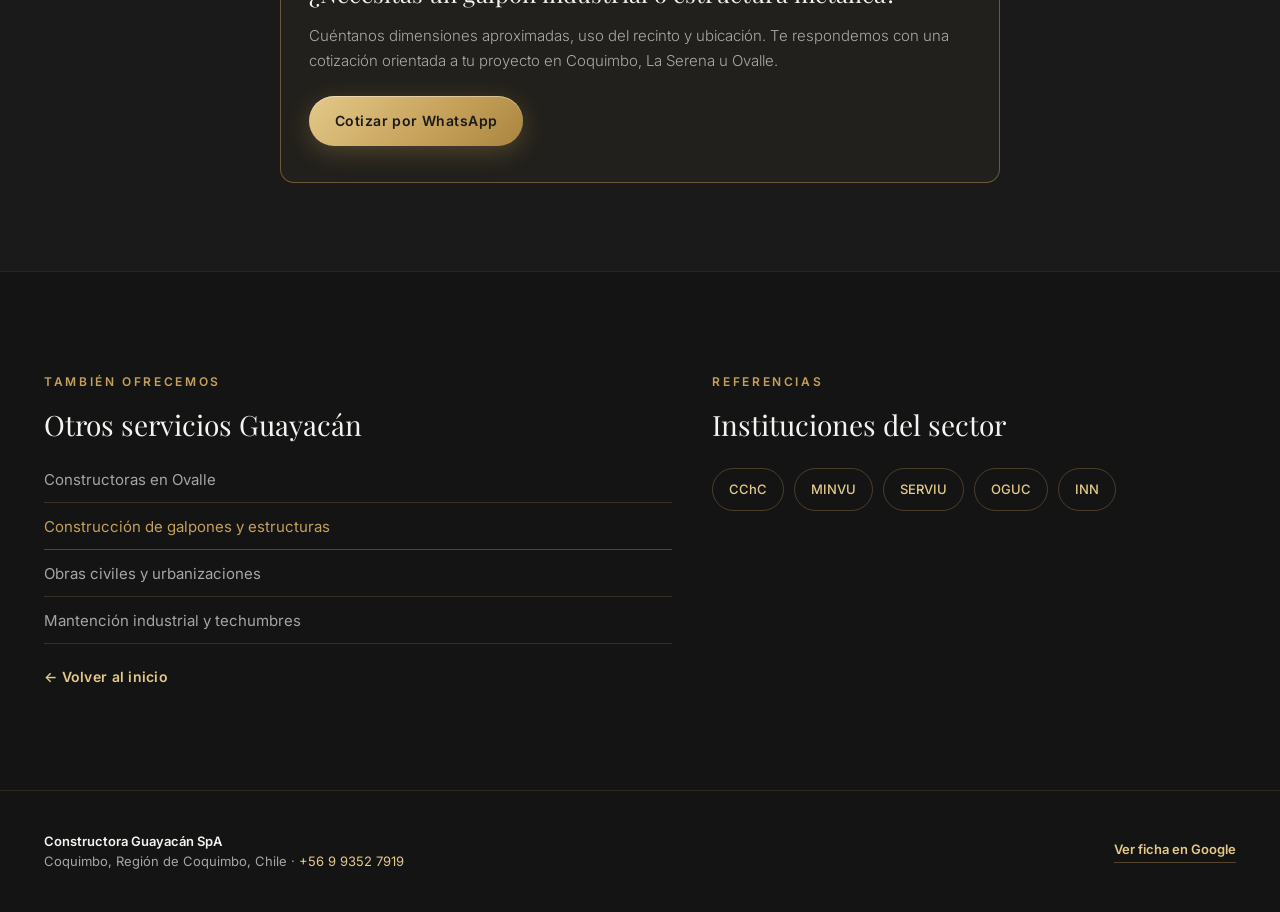
==== commit 320b70b9: "Add an Ovalle landing so the local query has its own page and internal links. Home now uses the exac" ====
--- a/construccion-estructuras-galpones.html
+++ b/construccion-estructuras-galpones.html
@@ -184,7 +184,7 @@
     <div class="container">
       <header class="galpones-section-header">
         <p class="galpones-section-header__eyebrow">Demanda local IV Región</p>
-        <h2 class="galpones-section-header__title" id="construccion-de-galpones-title">Construccion de galpones para operación industrial</h2>
+        <h2 class="galpones-section-header__title" id="construccion-de-galpones-title">construccion de galpones</h2>
         <p class="galpones-section-header__text">
           Especialistas en construccion de galpones y naves metálicas en Coquimbo, La Serena y Ovalle.
           Si buscas construccion galpones con criterio estructural, plazos controlados y recepción municipal,
@@ -516,6 +516,7 @@
         <p class="link-block__eyebrow">También ofrecemos</p>
         <p class="link-block__title" id="galpones-linkblock-title">Otros servicios Guayacán</p>
         <nav class="link-block__nav" aria-label="Servicios relacionados">
+          <a href="/constructoras-en-ovalle">Constructoras en Ovalle</a>
           <a href="/construccion-estructuras-galpones" class="is-current" aria-current="page">Construcción de galpones y estructuras</a>
           <a href="/obras-civiles-urbanizaciones">Obras civiles y urbanizaciones</a>
           <a href="/mantencion-industrial-techumbres">Mantención industrial y techumbres</a>
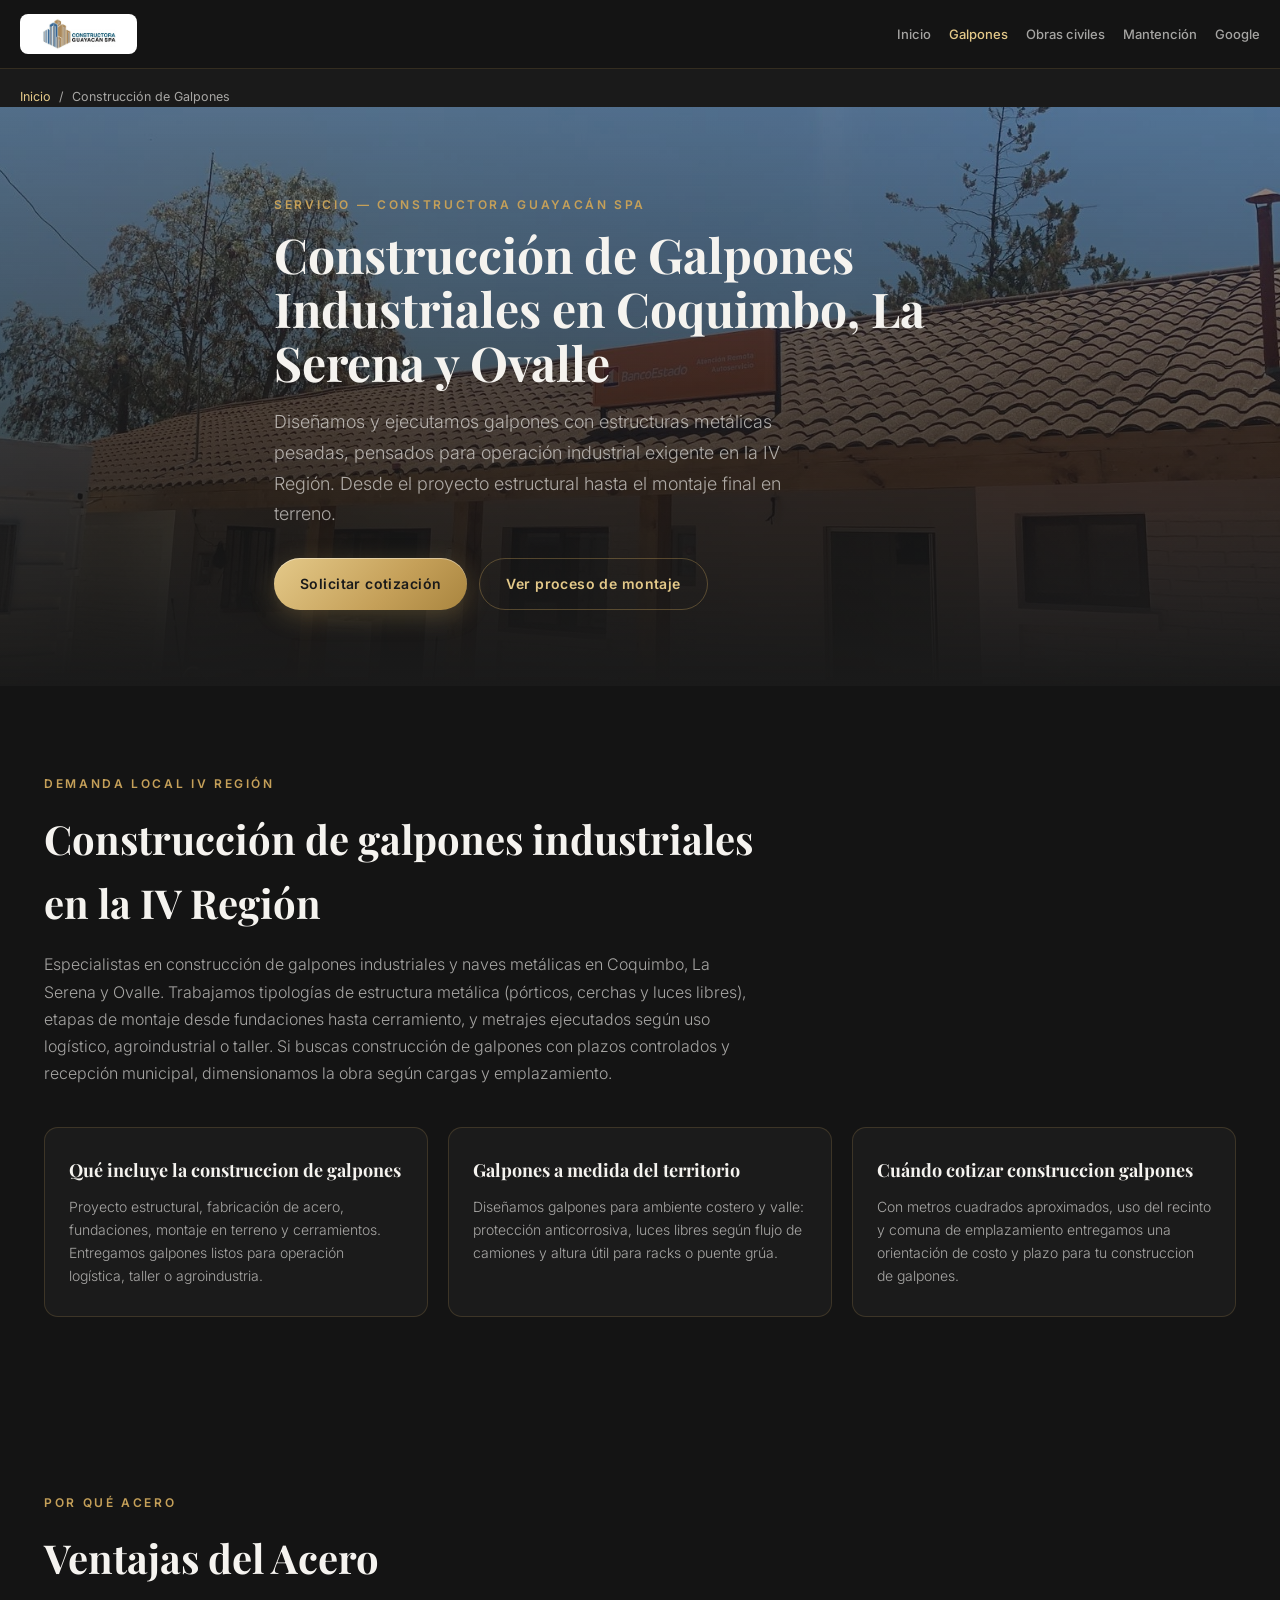
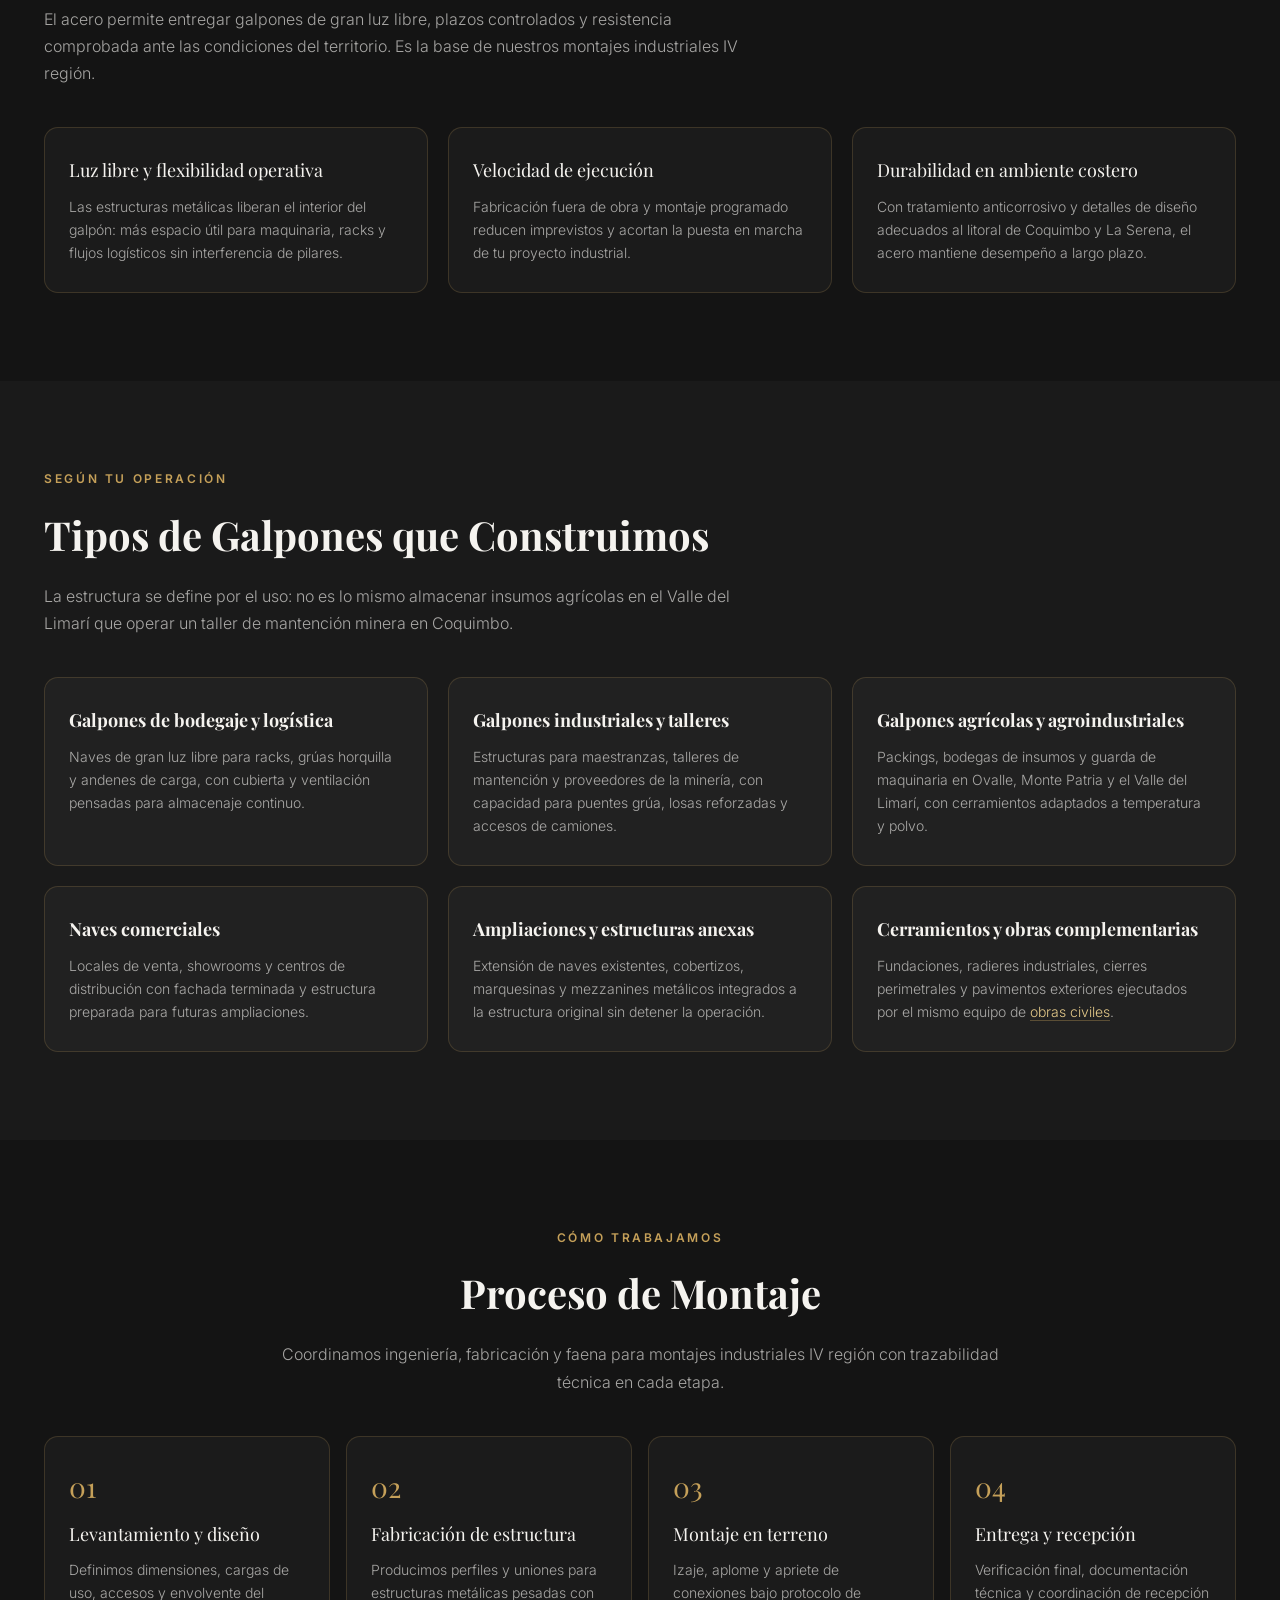
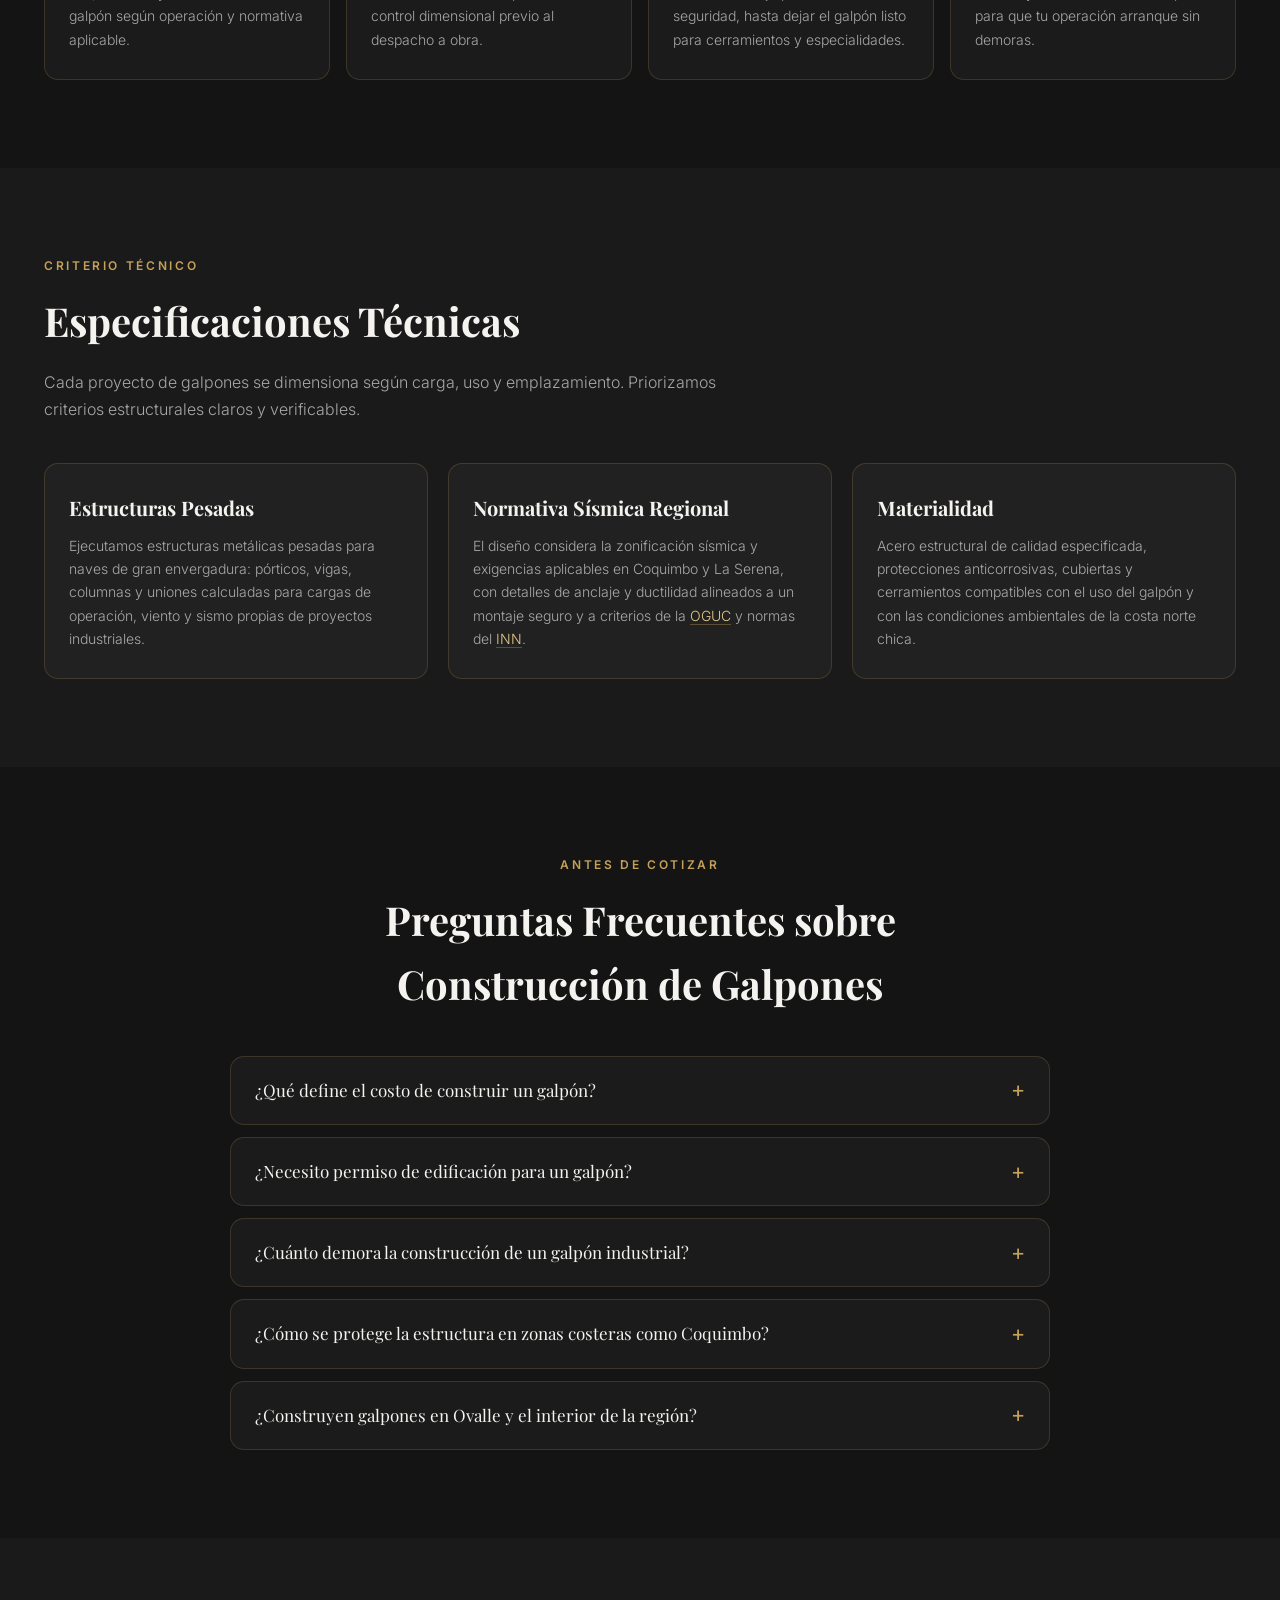
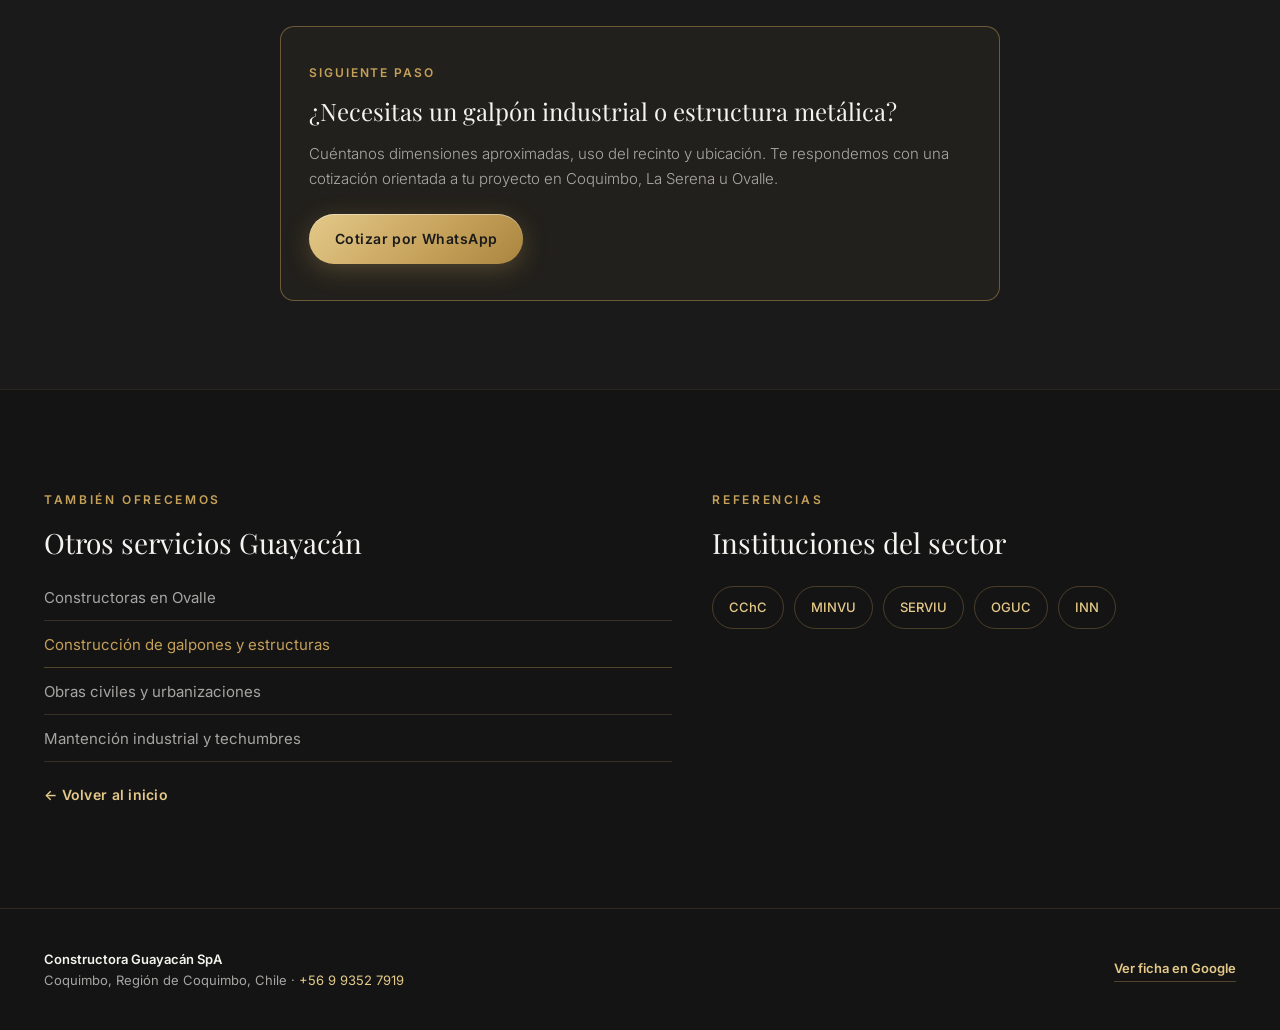
==== commit dc613d49: "Align NAP, home snippets and contact events with GBP and search demand. Fix LocalBusiness to Tamaya/" ====
--- a/construccion-estructuras-galpones.html
+++ b/construccion-estructuras-galpones.html
@@ -39,11 +39,13 @@
       "name": "Constructora Guayacán SpA",
       "url": "https://guayacanspa.cl/",
       "telephone": "+56993527919",
-      "sameAs": ["https://share.google/B6KOmteDgDgu12fZR"],
-      "hasMap": "https://share.google/B6KOmteDgDgu12fZR",
+      "sameAs": ["https://maps.google.com/?cid=11769666953502199600&g_mp=CiVnb29nbGUubWFwcy5wbGFjZXMudjEuUGxhY2VzLkdldFBsYWNlEAIYBCAA"],
+      "hasMap": "https://maps.google.com/?cid=11769666953502199600&g_mp=CiVnb29nbGUubWFwcy5wbGFjZXMudjEuUGxhY2VzLkdldFBsYWNlEAIYBCAA",
       "address": {
         "@type": "PostalAddress",
-        "addressLocality": "Coquimbo",
+        "streetAddress": "Tamaya 386, Ofi 1",
+        "postalCode": "1840000",
+        "addressLocality": "Ovalle",
         "addressRegion": "Coquimbo",
         "addressCountry": "CL"
       },
@@ -142,7 +144,7 @@
       <a href="/construccion-estructuras-galpones" class="is-current" aria-current="page">Galpones</a>
       <a href="/obras-civiles-urbanizaciones">Obras civiles</a>
       <a href="/mantencion-industrial-techumbres">Mantención</a>
-      <a href="https://share.google/B6KOmteDgDgu12fZR" target="_blank" rel="noopener noreferrer">Google</a>
+      <a href="https://maps.google.com/?cid=11769666953502199600&g_mp=CiVnb29nbGUubWFwcy5wbGFjZXMudjEuUGxhY2VzLkdldFBsYWNlEAIYBCAA" target="_blank" rel="noopener noreferrer">Google</a>
     </nav>
   </div>
 </header>
@@ -184,11 +186,13 @@
     <div class="container">
       <header class="galpones-section-header">
         <p class="galpones-section-header__eyebrow">Demanda local IV Región</p>
-        <h2 class="galpones-section-header__title" id="construccion-de-galpones-title">construccion de galpones</h2>
+        <h2 class="galpones-section-header__title" id="construccion-de-galpones-title">Construcción de galpones industriales en la IV Región</h2>
         <p class="galpones-section-header__text">
-          Especialistas en construccion de galpones y naves metálicas en Coquimbo, La Serena y Ovalle.
-          Si buscas construccion galpones con criterio estructural, plazos controlados y recepción municipal,
-          dimensionamos la obra según uso, cargas y emplazamiento.
+          Especialistas en construcción de galpones industriales y naves metálicas en Coquimbo, La Serena y Ovalle.
+          Trabajamos tipologías de estructura metálica (pórticos, cerchas y luces libres), etapas de montaje
+          desde fundaciones hasta cerramiento, y metrajes ejecutados según uso logístico, agroindustrial o taller.
+          Si buscas construcción de galpones con plazos controlados y recepción municipal, dimensionamos la obra
+          según cargas y emplazamiento.
         </p>
       </header>
 
@@ -545,7 +549,7 @@
       <strong>Constructora Guayacán SpA</strong><br>
       Coquimbo, Región de Coquimbo, Chile · <a href="tel:+56993527919">+56 9 9352 7919</a>
     </p>
-    <a class="page-foot__gbp" href="https://share.google/B6KOmteDgDgu12fZR" target="_blank" rel="noopener noreferrer">Ver ficha en Google</a>
+    <a class="page-foot__gbp" href="https://maps.google.com/?cid=11769666953502199600&g_mp=CiVnb29nbGUubWFwcy5wbGFjZXMudjEuUGxhY2VzLkdldFBsYWNlEAIYBCAA" target="_blank" rel="noopener noreferrer">Ver ficha en Google</a>
   </div>
 </footer>
 
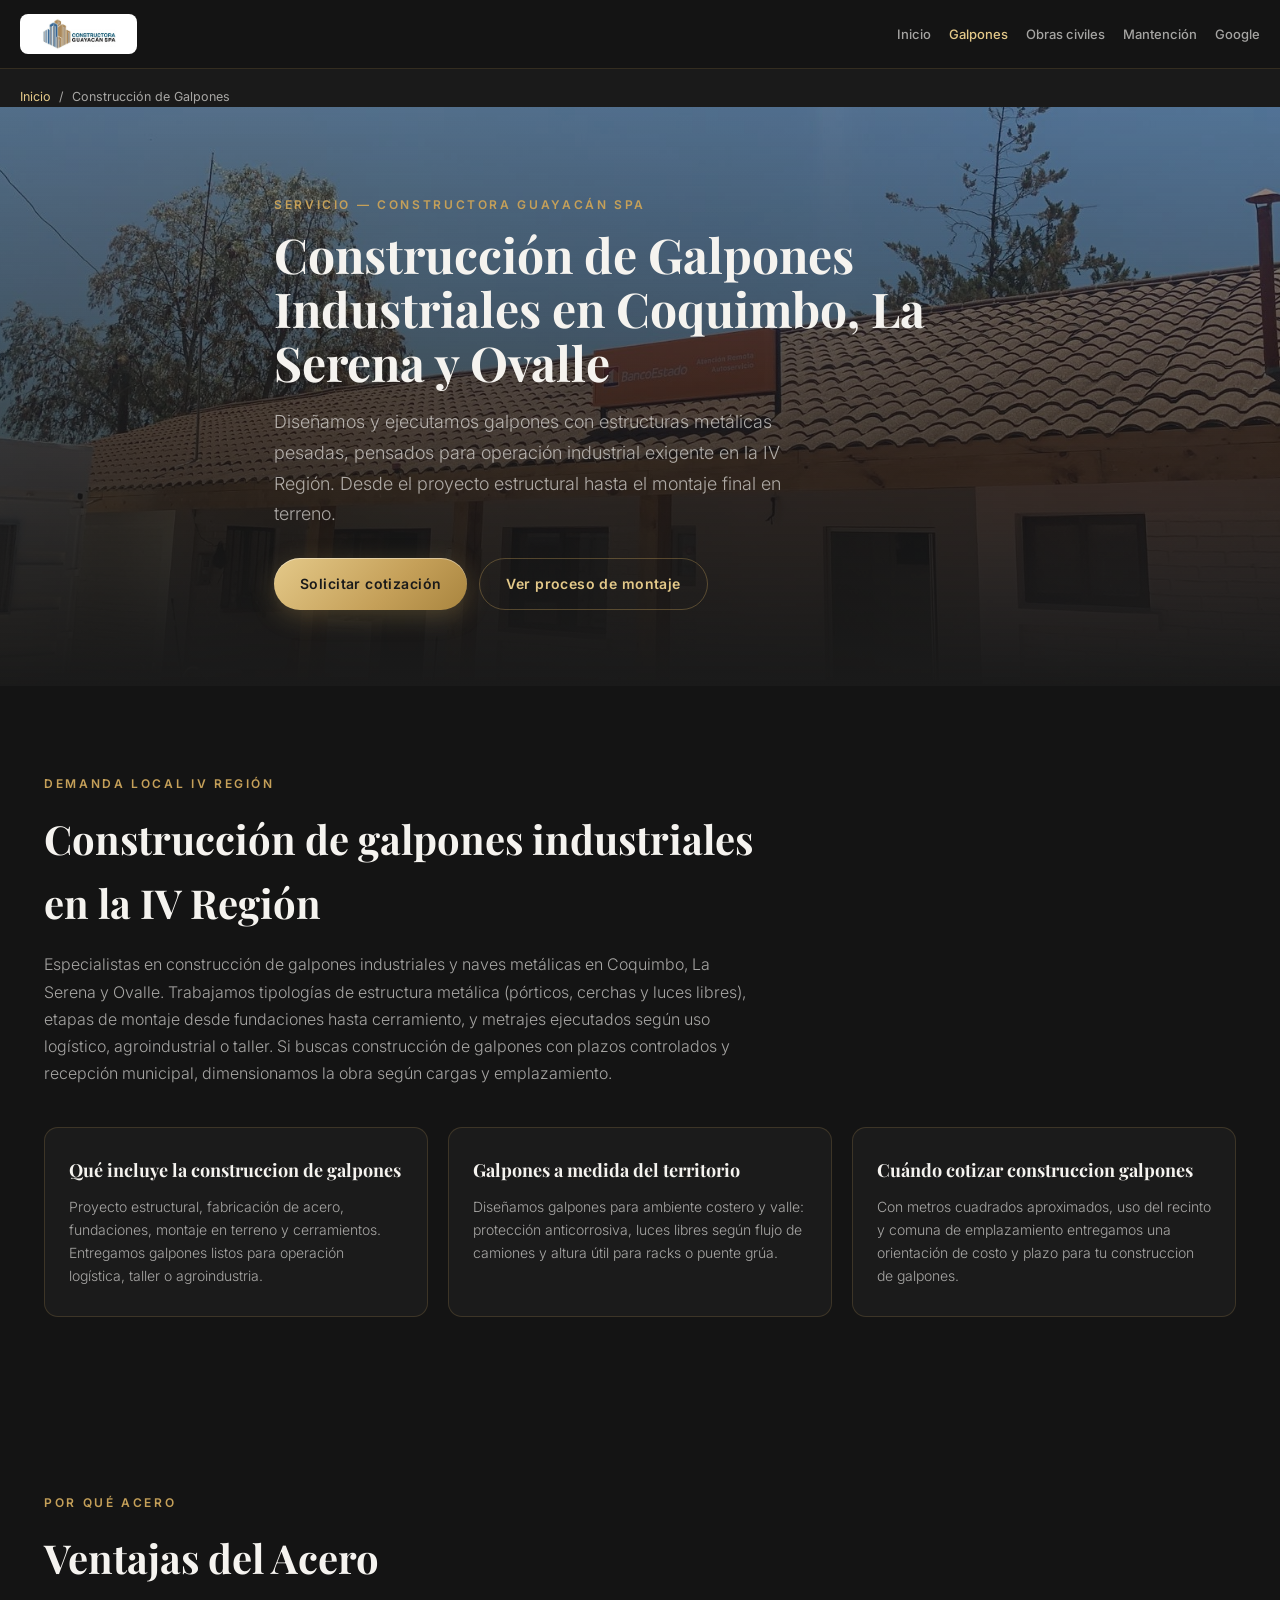
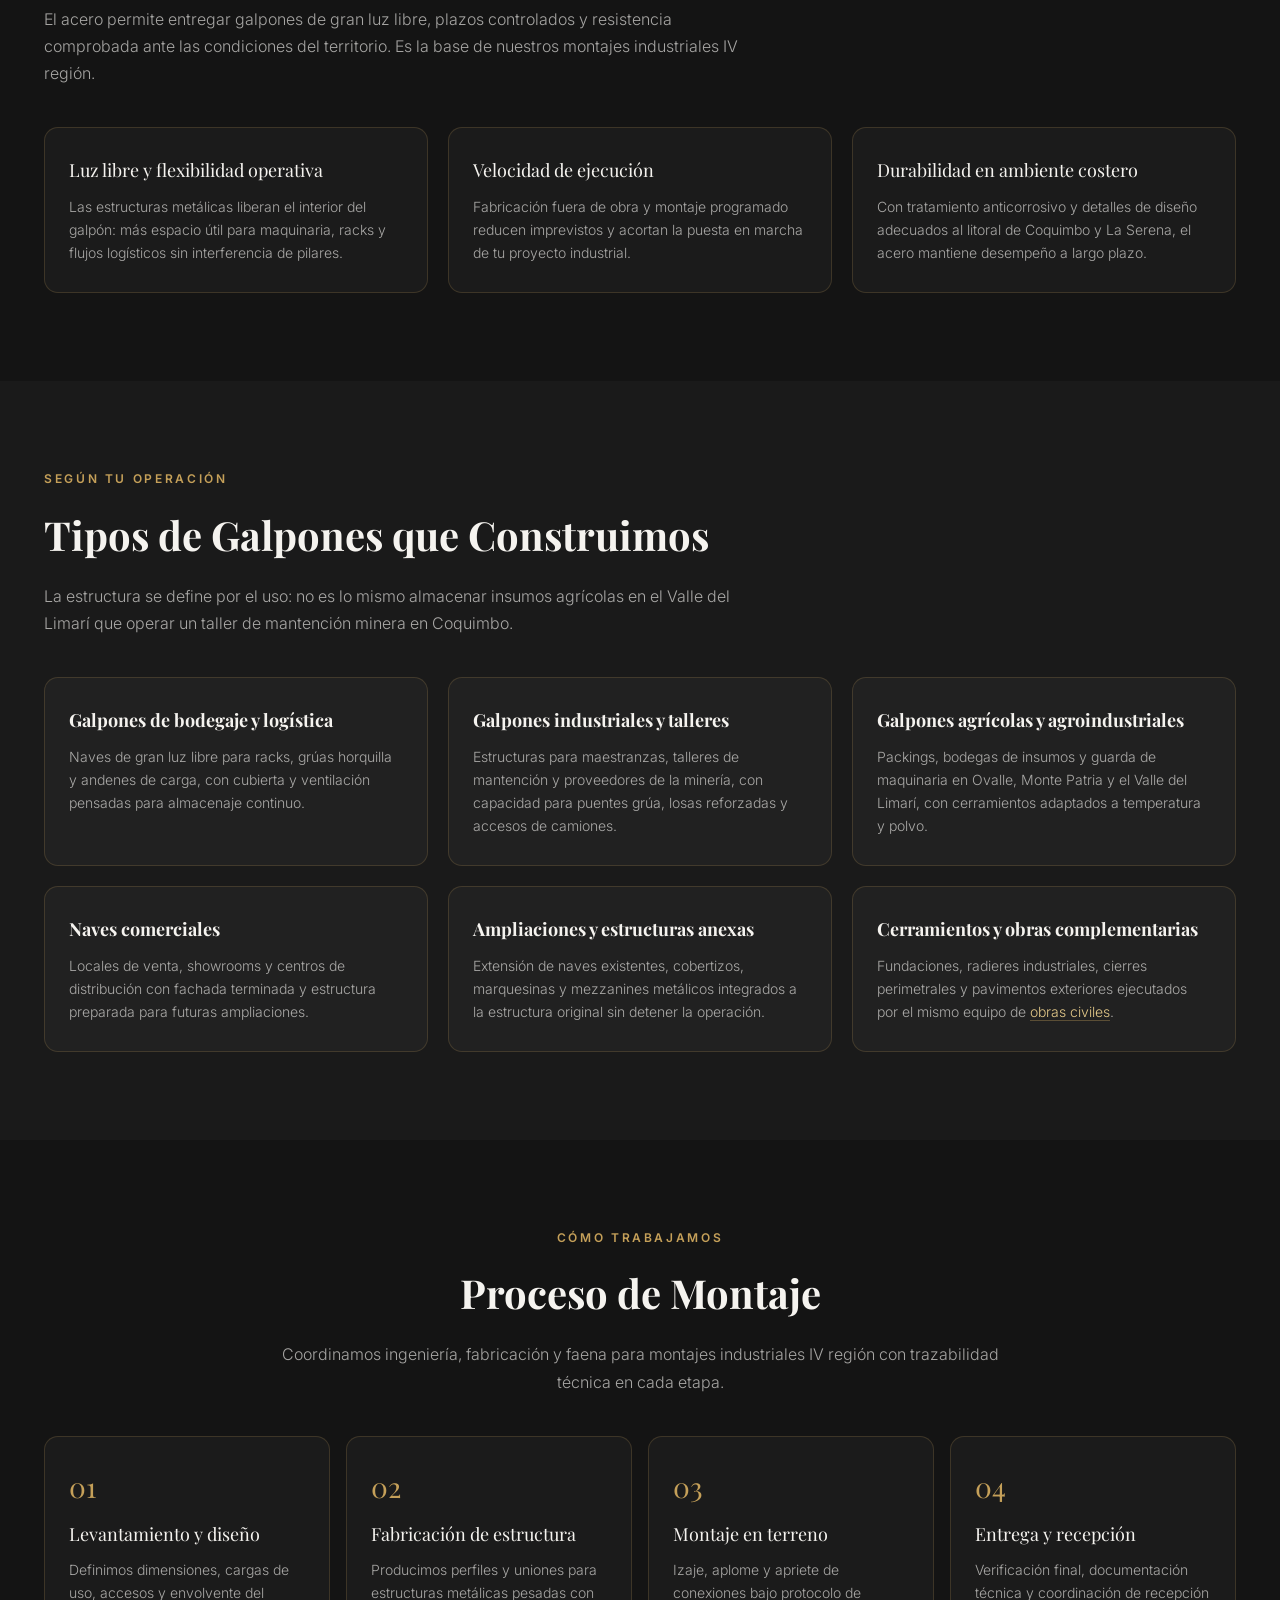
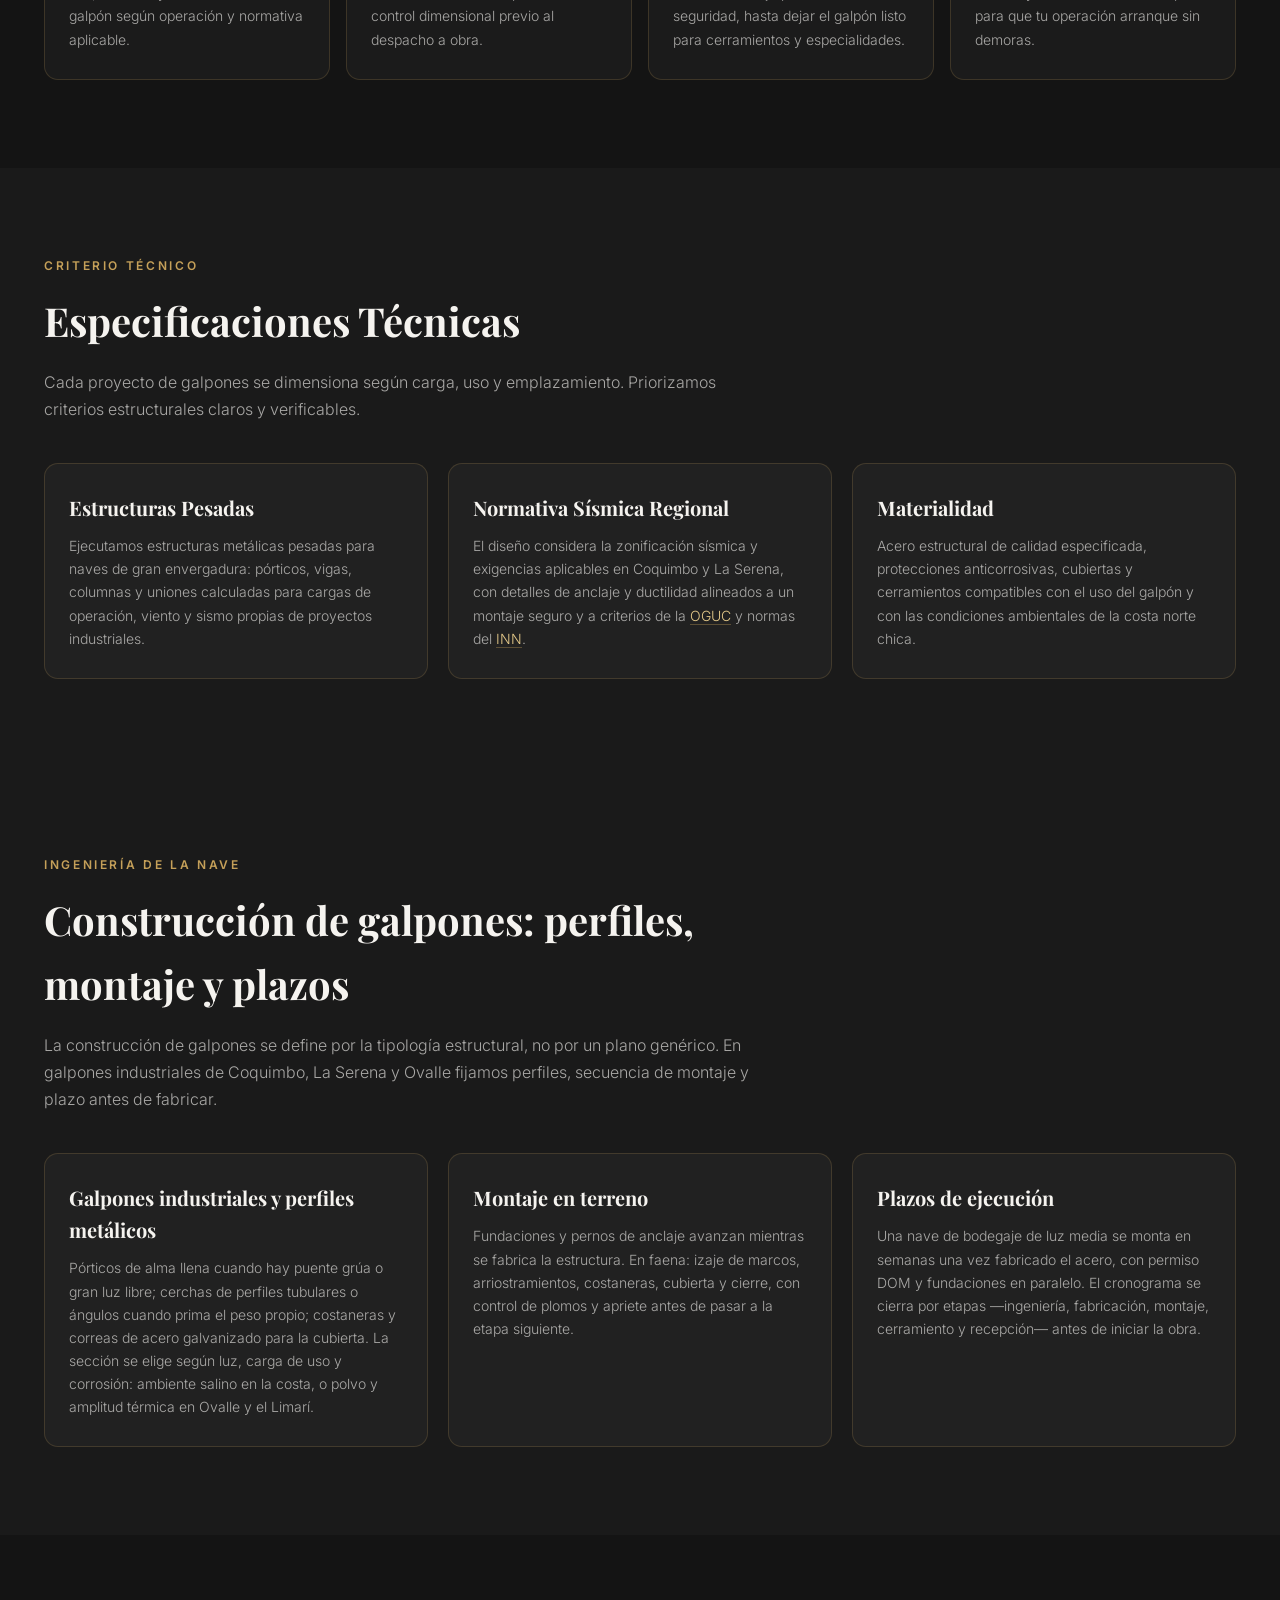
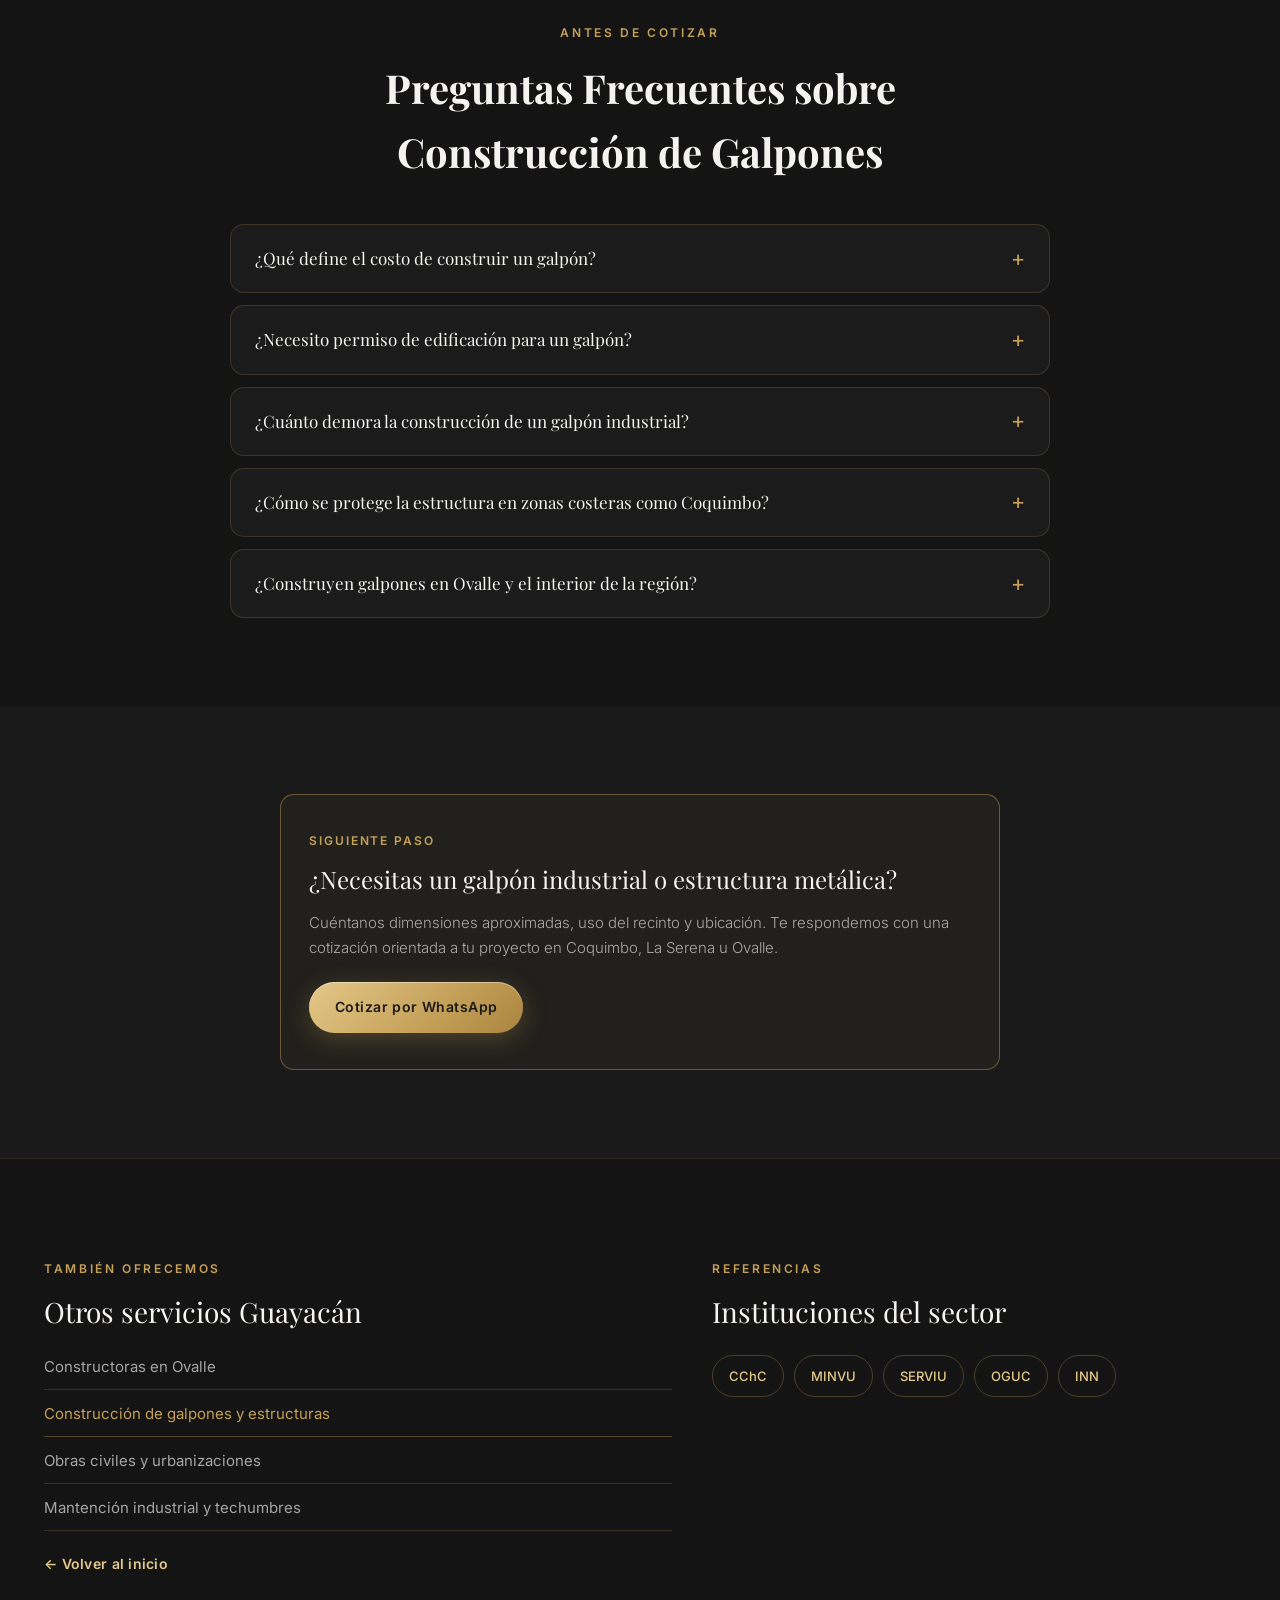
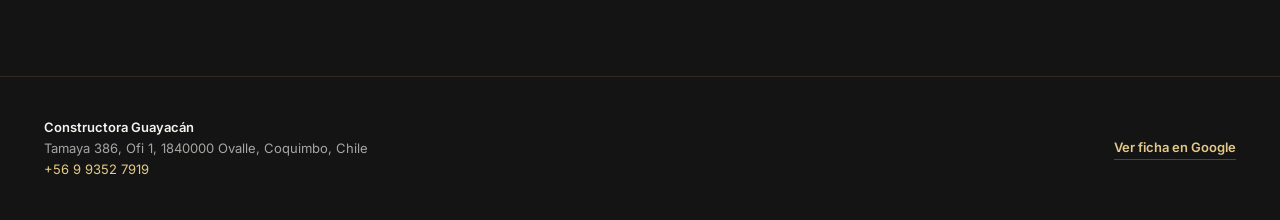
==== commit f9059727: "Raise home CTR and point ranked queries at their own landings. Split WhatsApp, phone and form hits s" ====
--- a/construccion-estructuras-galpones.html
+++ b/construccion-estructuras-galpones.html
@@ -36,7 +36,7 @@
     {
       "@type": "ConstructionBusiness",
       "@id": "https://guayacanspa.cl/#organization",
-      "name": "Constructora Guayacán SpA",
+      "name": "Constructora Guayacán",
       "url": "https://guayacanspa.cl/",
       "telephone": "+56993527919",
       "sameAs": ["https://maps.google.com/?cid=11769666953502199600&g_mp=CiVnb29nbGUubWFwcy5wbGFjZXMudjEuUGxhY2VzLkdldFBsYWNlEAIYBCAA"],
@@ -431,6 +431,46 @@
     </div>
   </section>
 
+  <!-- ================= PERFILES, MONTAJE Y PLAZOS ================= -->
+  <section class="galpones-specs" id="perfiles-montaje" aria-labelledby="perfiles-montaje-title">
+    <div class="container">
+      <header class="galpones-section-header">
+        <p class="galpones-section-header__eyebrow">Ingeniería de la nave</p>
+        <h2 class="galpones-section-header__title" id="perfiles-montaje-title">Construcción de galpones: perfiles, montaje y plazos</h2>
+        <p class="galpones-section-header__text">
+          La construcción de galpones se define por la tipología estructural, no por un plano genérico.
+          En galpones industriales de Coquimbo, La Serena y Ovalle fijamos perfiles, secuencia de montaje y plazo antes de fabricar.
+        </p>
+      </header>
+
+      <div class="galpones-specs__grid">
+        <article class="galpones-spec">
+          <h3 class="galpones-spec__title">Galpones industriales y perfiles metálicos</h3>
+          <p class="galpones-spec__text">
+            Pórticos de alma llena cuando hay puente grúa o gran luz libre; cerchas de perfiles tubulares o ángulos cuando prima el peso propio; costaneras y correas de acero galvanizado para la cubierta.
+            La sección se elige según luz, carga de uso y corrosión: ambiente salino en la costa, o polvo y amplitud térmica en Ovalle y el Limarí.
+          </p>
+        </article>
+
+        <article class="galpones-spec">
+          <h3 class="galpones-spec__title">Montaje en terreno</h3>
+          <p class="galpones-spec__text">
+            Fundaciones y pernos de anclaje avanzan mientras se fabrica la estructura.
+            En faena: izaje de marcos, arriostramientos, costaneras, cubierta y cierre, con control de plomos y apriete antes de pasar a la etapa siguiente.
+          </p>
+        </article>
+
+        <article class="galpones-spec">
+          <h3 class="galpones-spec__title">Plazos de ejecución</h3>
+          <p class="galpones-spec__text">
+            Una nave de bodegaje de luz media se monta en semanas una vez fabricado el acero, con permiso DOM y fundaciones en paralelo.
+            El cronograma se cierra por etapas —ingeniería, fabricación, montaje, cerramiento y recepción— antes de iniciar la obra.
+          </p>
+        </article>
+      </div>
+    </div>
+  </section>
+
   <!-- ================= FAQ ================= -->
   <section class="galpones-faq" id="preguntas-frecuentes" aria-labelledby="faq-title">
     <div class="container">
@@ -546,8 +586,9 @@
 <footer class="page-foot">
   <div class="container page-foot__inner">
     <p class="page-foot__nap">
-      <strong>Constructora Guayacán SpA</strong><br>
-      Coquimbo, Región de Coquimbo, Chile · <a href="tel:+56993527919">+56 9 9352 7919</a>
+      <strong>Constructora Guayacán</strong><br>
+      Tamaya 386, Ofi 1, 1840000 Ovalle, Coquimbo, Chile<br>
+      <a href="tel:+56993527919">+56 9 9352 7919</a>
     </p>
     <a class="page-foot__gbp" href="https://maps.google.com/?cid=11769666953502199600&g_mp=CiVnb29nbGUubWFwcy5wbGFjZXMudjEuUGxhY2VzLkdldFBsYWNlEAIYBCAA" target="_blank" rel="noopener noreferrer">Ver ficha en Google</a>
   </div>
